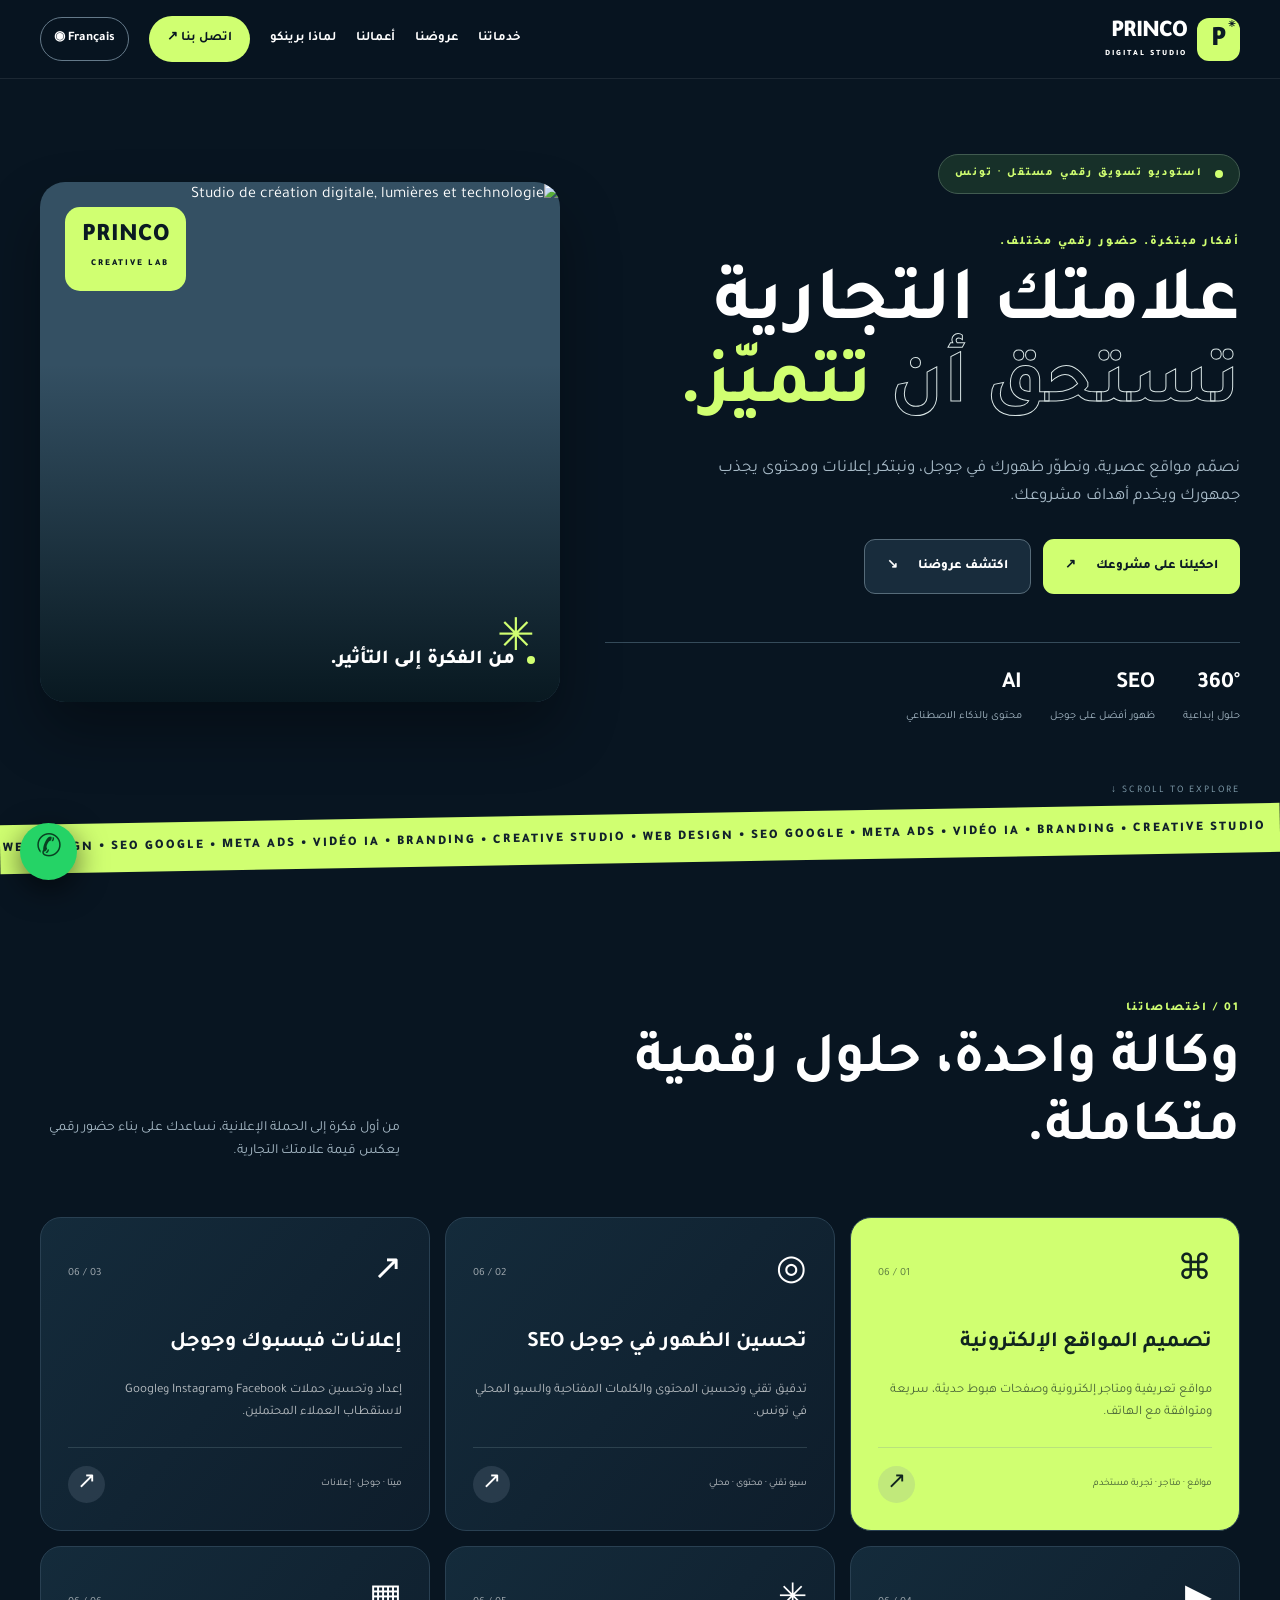
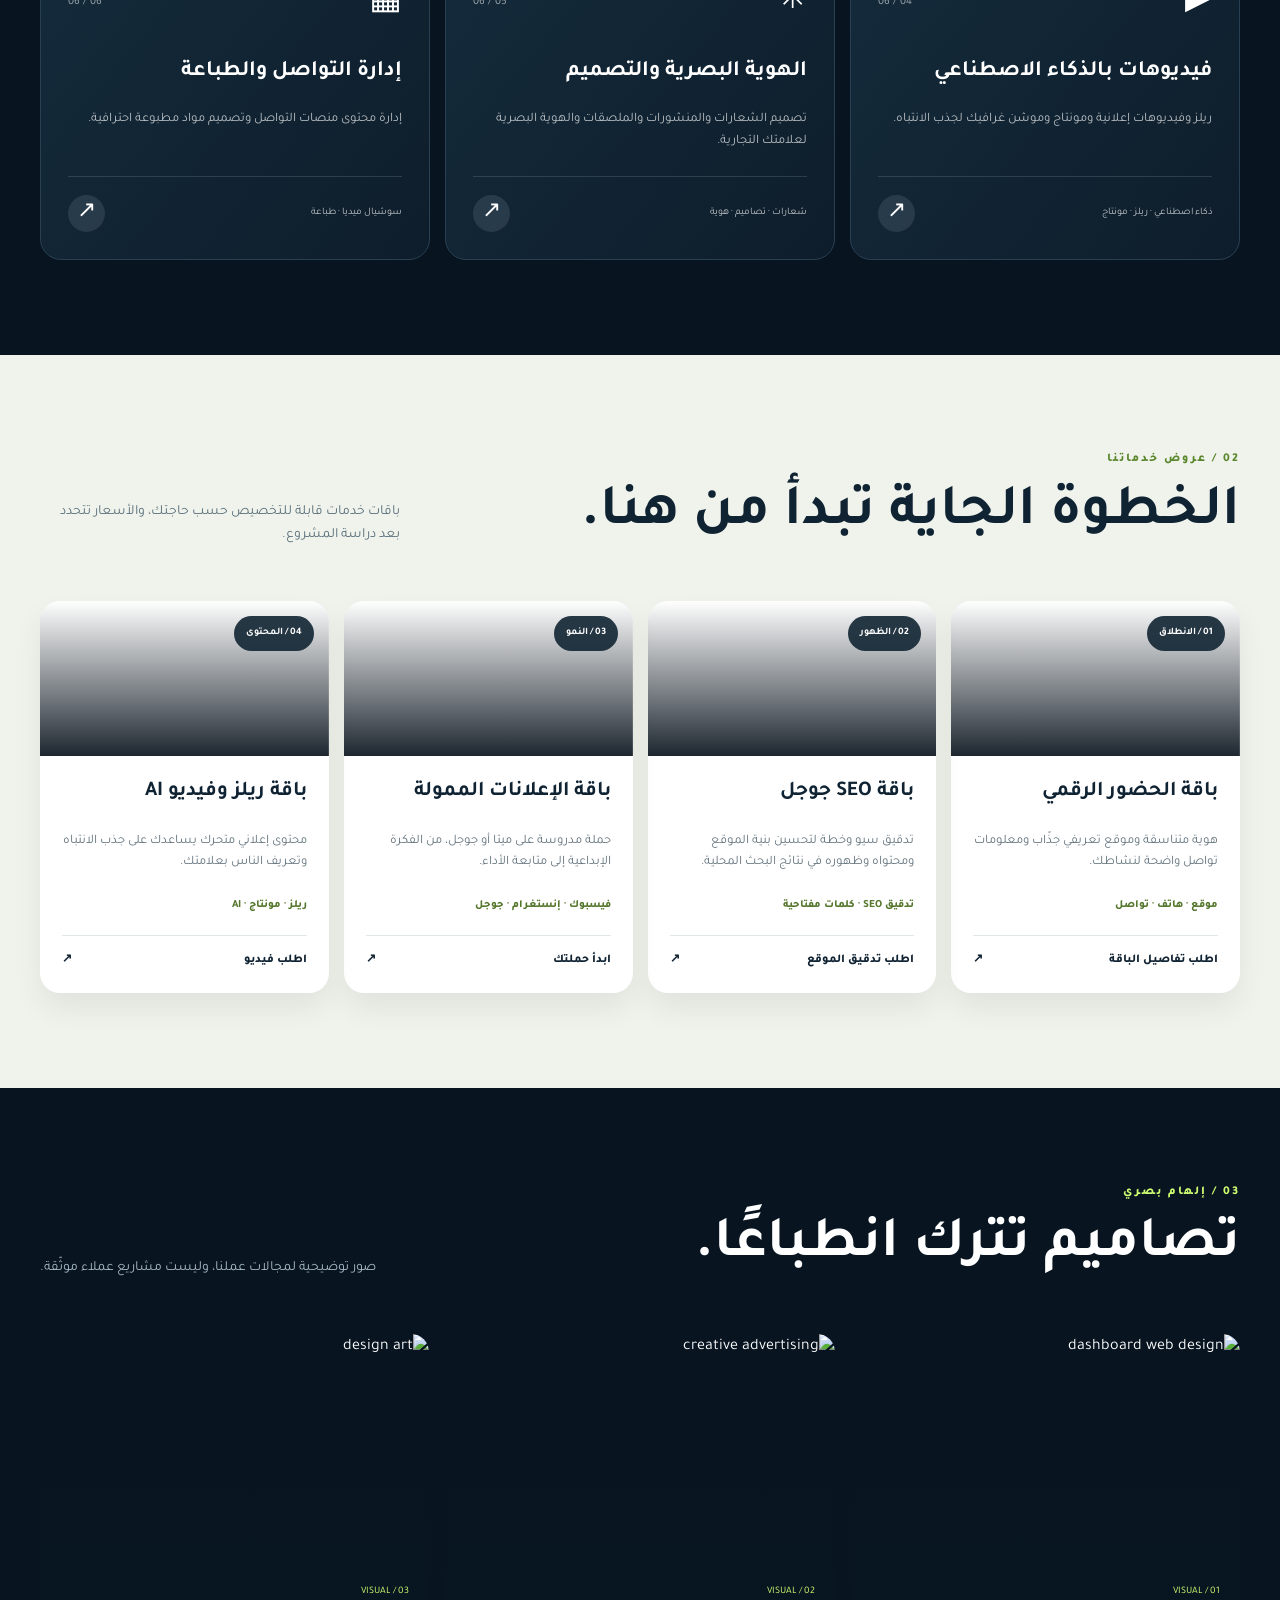
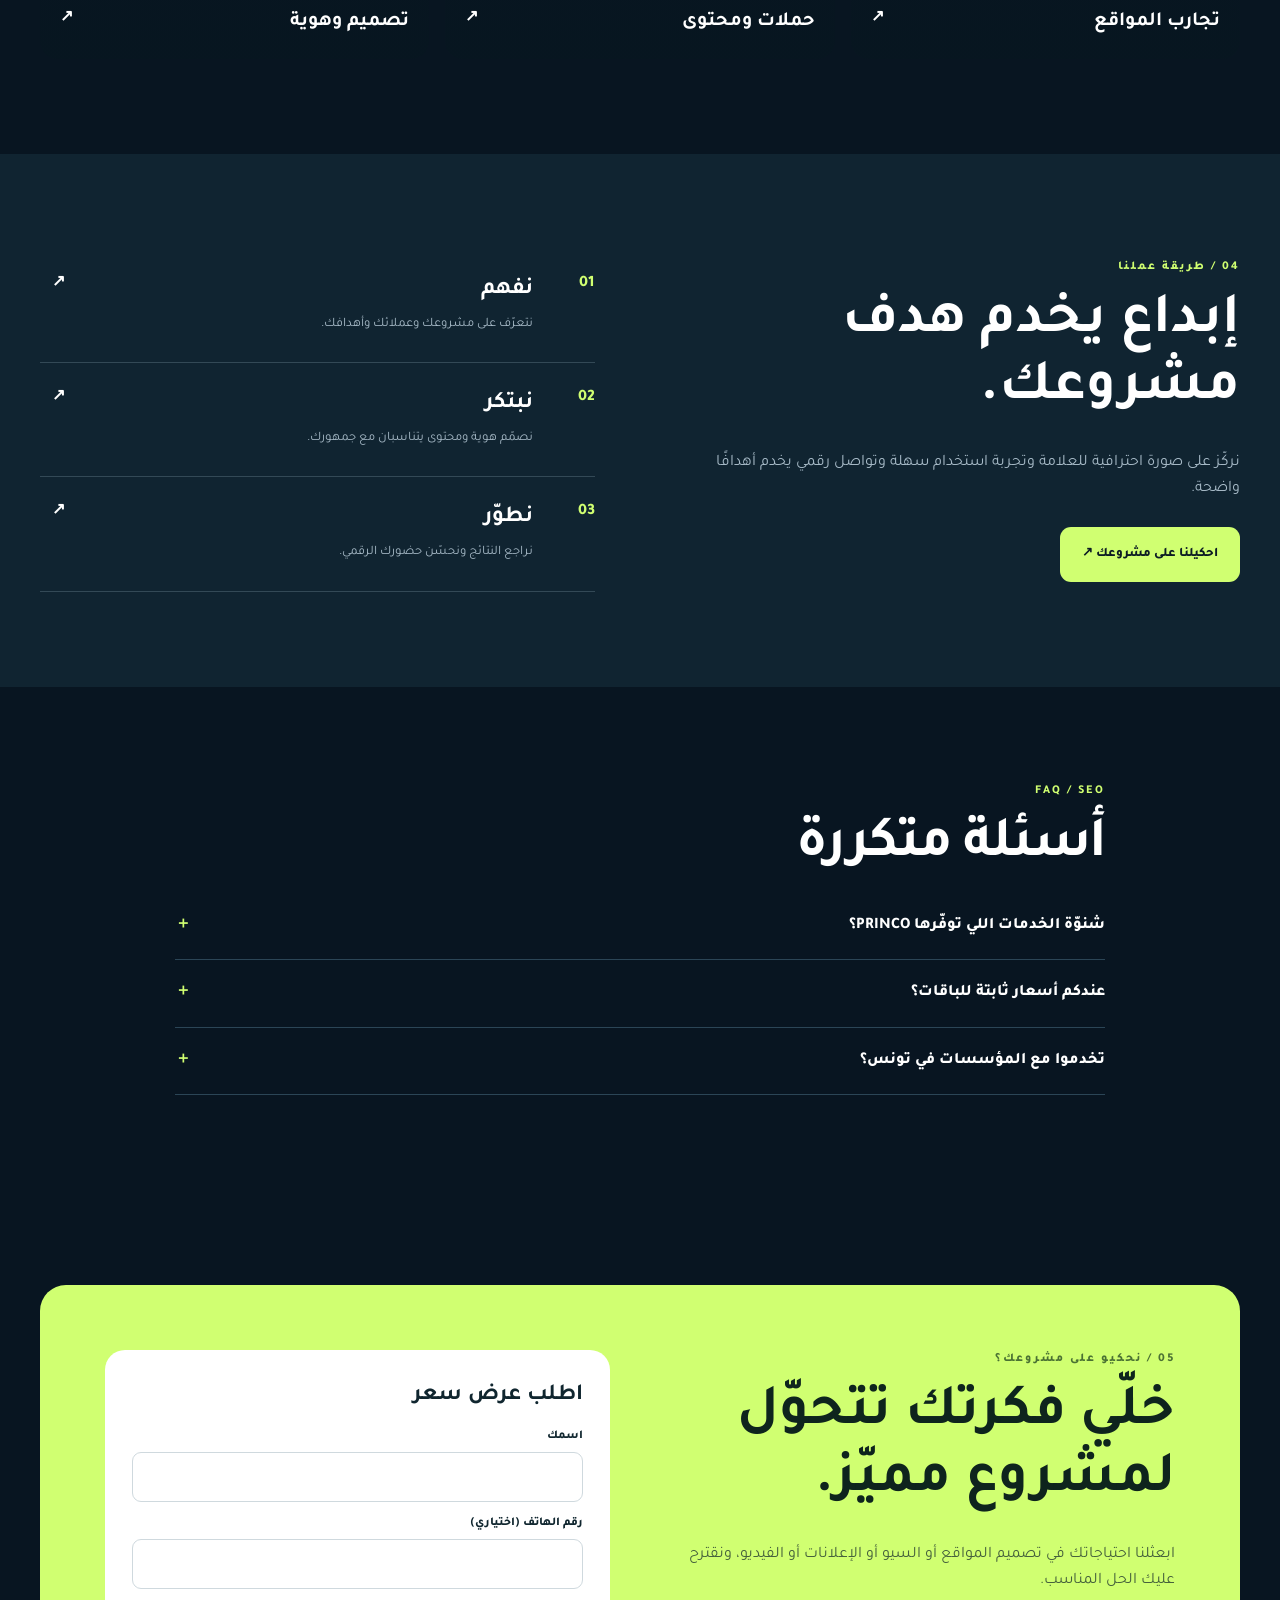
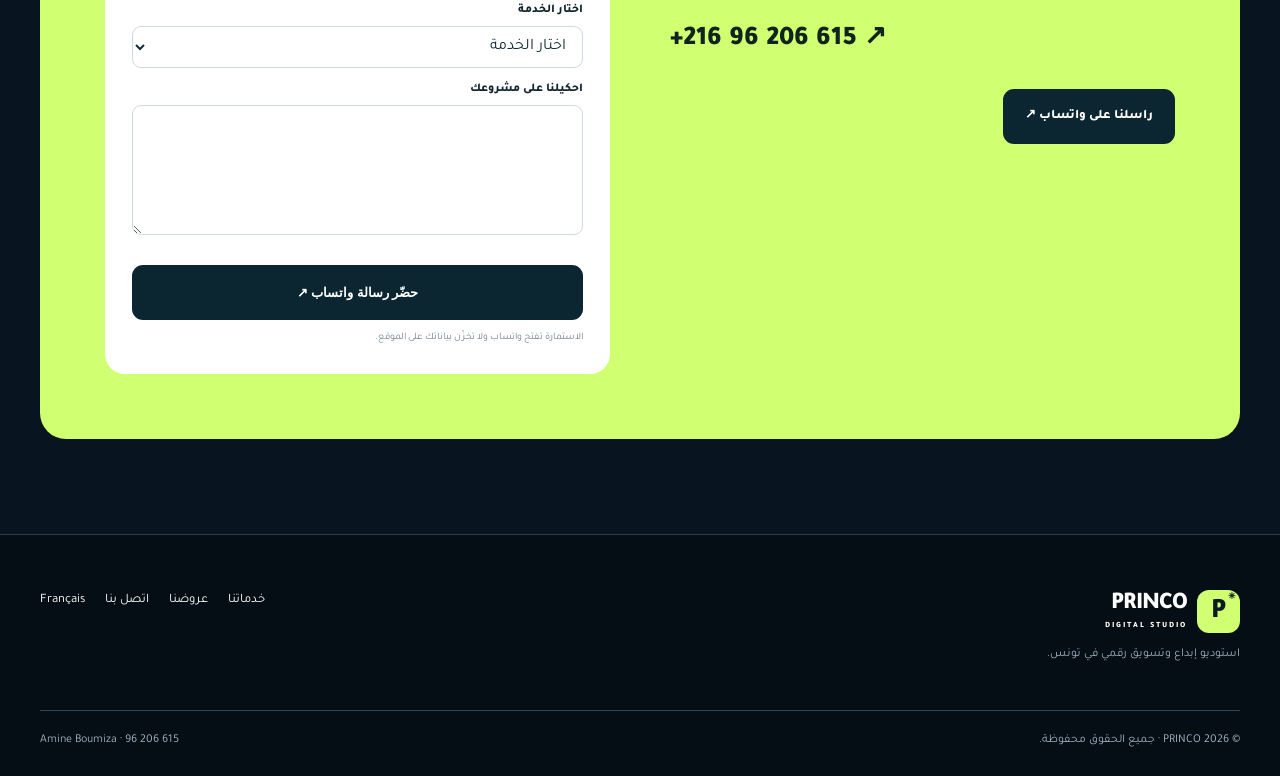
==== ar/index.html @ 9cdb9863 "Add files via upload" ====
<!doctype html><html lang="ar" dir="rtl"><head><meta charset="UTF-8"><meta name="viewport" content="width=device-width, initial-scale=1"><meta name="theme-color" content="#081522"><title>برينكو PRINCO | وكالة تسويق رقمي في تونس — تصميم مواقع، سيو، إعلانات وفيديوهات ذكاء اصطناعي</title><meta name="description" content="PRINCO وكالة تسويق رقمي في تونس: تصميم مواقع إلكترونية احترافية، تحسين الظهور في جوجل SEO، إعلانات فيسبوك وإنستغرام وجوجل، فيديوهات بالذكاء الاصطناعي وهوية بصرية. اطلب عرض سعر."><meta name="robots" content="index,follow,max-image-preview:large"><link rel="canonical" href="https://www.princo.site/ar/"><link rel="alternate" hreflang="fr-TN" href="https://www.princo.site/"><link rel="alternate" hreflang="ar-TN" href="https://www.princo.site/ar/"><link rel="alternate" hreflang="x-default" href="https://www.princo.site/"><meta property="og:type" content="website"><meta property="og:title" content="برينكو PRINCO | وكالة تسويق رقمي في تونس — تصميم مواقع، سيو، إعلانات وفيديوهات ذكاء اصطناعي"><meta property="og:description" content="PRINCO وكالة تسويق رقمي في تونس: تصميم مواقع إلكترونية احترافية، تحسين الظهور في جوجل SEO، إعلانات فيسبوك وإنستغرام وجوجل، فيديوهات بالذكاء الاصطناعي وهوية بصرية. اطلب عرض سعر."><meta property="og:url" content="https://www.princo.site/ar/"><meta property="og:image" content="https://images.unsplash.com/photo-1535223289827-42f1e9919769?auto=format&amp;fit=crop&amp;w=1200&amp;q=80"><meta name="twitter:card" content="summary_large_image"><link rel="preconnect" href="https://images.unsplash.com"><link rel="preconnect" href="https://fonts.googleapis.com"><link rel="preconnect" href="https://fonts.gstatic.com" crossorigin><link href="https://fonts.googleapis.com/css2?family=DM+Sans:wght@400;500;600;700;800&amp;family=Manrope:wght@400;600;700;800&amp;family=Tajawal:wght@400;500;600;700;800&amp;display=swap" rel="stylesheet"><link rel="stylesheet" href="../style.css"><script type="application/ld+json">{"@context": "https://schema.org", "@type": "ProfessionalService", "name": "PRINCO Digital Studio", "url": "https://www.princo.site/", "telephone": "+21696206615", "areaServed": {"@type": "Country", "name": "Tunisia"}, "description": "PRINCO وكالة تسويق رقمي في تونس: تصميم مواقع إلكترونية احترافية، تحسين الظهور في جوجل SEO، إعلانات فيسبوك وإنستغرام وجوجل، فيديوهات بالذكاء الاصطناعي وهوية بصرية. اطلب عرض سعر.", "availableLanguage": ["French", "Arabic"], "hasOfferCatalog": {"@type": "OfferCatalog", "name": "Services digitaux / خدمات رقمية", "itemListElement": [{"@type": "OfferCatalog", "name": "تصميم المواقع الإلكترونية"}, {"@type": "OfferCatalog", "name": "تحسين الظهور في جوجل SEO"}, {"@type": "OfferCatalog", "name": "إعلانات فيسبوك وجوجل"}, {"@type": "OfferCatalog", "name": "فيديوهات بالذكاء الاصطناعي"}, {"@type": "OfferCatalog", "name": "الهوية البصرية والتصميم"}, {"@type": "OfferCatalog", "name": "إدارة التواصل والطباعة"}]}}</script><script type="application/ld+json">{"@context": "https://schema.org", "@type": "FAQPage", "mainEntity": [{"@type": "Question", "name": "شنوّة الخدمات اللي توفّرها PRINCO؟", "acceptedAnswer": {"@type": "Answer", "text": "نقدّم تصميم المواقع وتحسين الظهور في جوجل والإعلانات الممولة وفيديوهات الذكاء الاصطناعي والتصميم وإدارة منصات التواصل."}}, {"@type": "Question", "name": "عندكم أسعار ثابتة للباقات؟", "acceptedAnswer": {"@type": "Answer", "text": "الخدمات تتحدّد حسب طبيعة المشروع واحتياجاته. تواصل معنا باش نعدّولك عرض سعر مناسب."}}, {"@type": "Question", "name": "تخدموا مع المؤسسات في تونس؟", "acceptedAnswer": {"@type": "Answer", "text": "نعم، نتعامل مع المؤسسات والعلامات التجارية اللي تحب تطوّر حضورها الرقمي في تونس."}}]}</script></head><body><header class="header" id="top"><div class="container header-inner"><a class="brand" href="#top" aria-label="PRINCO"><span class="brand-mark">P<span>✳</span></span><span class="brand-letter">PRINCO<small>DIGITAL STUDIO</small></span></a><button id="menuToggle" class="menu-toggle" aria-label="Menu" aria-expanded="false" aria-controls="mainNav">☰</button><nav class="nav" id="mainNav"><a href="#services" class="">خدماتنا</a><a href="#offres" class="">عروضنا</a><a href="#portfolio" class="">أعمالنا</a><a href="#approche" class="">لماذا برينكو</a><a href="#contact" class="nav-last">اتصل بنا ↗</a><a class="lang-toggle" href="/" lang="fr" hreflang="fr-TN">Français ◉</a></nav></div></header><main><section class="hero container"><div class="hero-main reveal"><div class="eyebrow"><i class="signal"></i> استوديو تسويق رقمي مستقل · تونس</div><div class="hero-mini-label">أفكار مبتكرة. حضور رقمي مختلف.</div><h1>علامتك التجارية<br><span class="outline-word">تستحق أن</span> <em>تتميّز.</em></h1><p class="hero-desc">نصمّم مواقع عصرية، ونطوّر ظهورك في جوجل، ونبتكر إعلانات ومحتوى يجذب جمهورك ويخدم أهداف مشروعك.</p><div class="hero-btns"><a class="btn btn-accent" href="#contact">احكيلنا على مشروعك <span>↗</span></a><a class="btn btn-outline" href="#offres">اكتشف عروضنا <span>↘</span></a></div><div class="micro-stats"><div><strong>360°</strong><span>حلول إبداعية</span></div><div><strong>SEO</strong><span>ظهور أفضل على جوجل</span></div><div><strong>AI</strong><span>محتوى بالذكاء الاصطناعي</span></div></div></div><div class="hero-art reveal"><img src="https://images.unsplash.com/photo-1535223289827-42f1e9919769?auto=format&amp;fit=crop&amp;w=1000&amp;q=75" alt="Studio de création digitale, lumières et technologie" width="750" height="900" fetchpriority="high"><div class="hero-art-shade"></div><div class="art-sticker">PRINCO<br><small>CREATIVE LAB</small></div><div class="art-caption"><span class="dot"></span>من الفكرة إلى التأثير.</div><div class="corner-glyph">✳</div></div><div class="hero-scroll">SCROLL TO EXPLORE <span>↓</span></div></section><div class="ticker" aria-label="استراتيجية  •  تصميم  •  نتائج"><div class="ticker-inner">WEB DESIGN • SEO GOOGLE • META ADS • VIDÉO IA • BRANDING • CREATIVE STUDIO • WEB DESIGN • SEO GOOGLE • META ADS • VIDÉO IA • BRANDING • CREATIVE STUDIO • WEB DESIGN • SEO GOOGLE • META ADS • VIDÉO IA • BRANDING • CREATIVE STUDIO •</div></div><section class="section container" id="services"><div class="section-head reveal"><div><div class="section-kicker">01 / اختصاصاتنا</div><h2>وكالة واحدة، حلول رقمية متكاملة.</h2></div><p>من أول فكرة إلى الحملة الإعلانية، نساعدك على بناء حضور رقمي يعكس قيمة علامتك التجارية.</p></div><div class="services-grid"><article class="service-card reveal"><div class="service-top"><span class="service-symbol">⌘</span><span class="service-count">01 / 06</span></div><h3>تصميم المواقع الإلكترونية</h3><p>مواقع تعريفية ومتاجر إلكترونية وصفحات هبوط حديثة، سريعة ومتوافقة مع الهاتف.</p><div class="service-foot"><span>مواقع · متاجر · تجربة مستخدم</span><a href="#contact" aria-label="تصميم المواقع الإلكترونية">↗</a></div></article><article class="service-card reveal"><div class="service-top"><span class="service-symbol">◎</span><span class="service-count">02 / 06</span></div><h3>تحسين الظهور في جوجل SEO</h3><p>تدقيق تقني وتحسين المحتوى والكلمات المفتاحية والسيو المحلي في تونس.</p><div class="service-foot"><span>سيو تقني · محتوى · محلي</span><a href="#contact" aria-label="تحسين الظهور في جوجل SEO">↗</a></div></article><article class="service-card reveal"><div class="service-top"><span class="service-symbol">↗</span><span class="service-count">03 / 06</span></div><h3>إعلانات فيسبوك وجوجل</h3><p>إعداد وتحسين حملات Facebook وInstagram وGoogle لاستقطاب العملاء المحتملين.</p><div class="service-foot"><span>ميتا · جوجل · إعلانات</span><a href="#contact" aria-label="إعلانات فيسبوك وجوجل">↗</a></div></article><article class="service-card reveal"><div class="service-top"><span class="service-symbol">▶</span><span class="service-count">04 / 06</span></div><h3>فيديوهات بالذكاء الاصطناعي</h3><p>ريلز وفيديوهات إعلانية ومونتاج وموشن غرافيك لجذب الانتباه.</p><div class="service-foot"><span>ذكاء اصطناعي · ريلز · مونتاج</span><a href="#contact" aria-label="فيديوهات بالذكاء الاصطناعي">↗</a></div></article><article class="service-card reveal"><div class="service-top"><span class="service-symbol">✳</span><span class="service-count">05 / 06</span></div><h3>الهوية البصرية والتصميم</h3><p>تصميم الشعارات والمنشورات والملصقات والهوية البصرية لعلامتك التجارية.</p><div class="service-foot"><span>شعارات · تصاميم · هوية</span><a href="#contact" aria-label="الهوية البصرية والتصميم">↗</a></div></article><article class="service-card reveal"><div class="service-top"><span class="service-symbol">▦</span><span class="service-count">06 / 06</span></div><h3>إدارة التواصل والطباعة</h3><p>إدارة محتوى منصات التواصل وتصميم مواد مطبوعة احترافية.</p><div class="service-foot"><span>سوشيال ميديا · طباعة</span><a href="#contact" aria-label="إدارة التواصل والطباعة">↗</a></div></article></div></section><section class="section offers-block" id="offres"><div class="container"><div class="section-head reveal"><div><div class="section-kicker">02 / عروض خدماتنا</div><h2>الخطوة الجاية تبدأ من هنا.</h2></div><p>باقات خدمات قابلة للتخصيص حسب حاجتك، والأسعار تتحدد بعد دراسة المشروع.</p></div><div class="offers-grid"><article class="offer-card reveal"><div class="offer-image" style="background-image:linear-gradient(180deg,transparent,#07111be8),url(https://images.unsplash.com/photo-1460925895917-afdab827c52f?auto=format&amp;fit=crop&amp;w=750&amp;q=75)"><span class="offer-num">01 / الانطلاق</span></div><div class="offer-body"><h3>باقة الحضور الرقمي</h3><p>هوية متناسقة وموقع تعريفي جذّاب ومعلومات تواصل واضحة لنشاطك.</p><div class="offer-chip">موقع · هاتف · تواصل</div><a href="https://wa.me/21696206615?text=%D8%A7%D9%84%D8%B3%D9%84%D8%A7%D9%85%20%D8%B9%D9%84%D9%8A%D9%83%D9%85%20PRINCO%D8%8C%20%D9%86%D8%AD%D8%A8%20%D8%B9%D8%B1%D8%B6%20%D8%B3%D8%B9%D8%B1%20%D8%A8%D8%AE%D8%B5%D9%88%D8%B5%3A%20%D8%A8%D8%A7%D9%82%D8%A9%20%D8%A7%D9%84%D8%AD%D8%B6%D9%88%D8%B1%20%D8%A7%D9%84%D8%B1%D9%82%D9%85%D9%8A" target="_blank" rel="noopener noreferrer">اطلب تفاصيل الباقة <span>↗</span></a></div></article><article class="offer-card reveal"><div class="offer-image" style="background-image:linear-gradient(180deg,transparent,#07111be8),url(https://images.unsplash.com/photo-1551288049-bebda4e38f71?auto=format&amp;fit=crop&amp;w=750&amp;q=75)"><span class="offer-num">02 / الظهور</span></div><div class="offer-body"><h3>باقة SEO جوجل</h3><p>تدقيق سيو وخطة لتحسين بنية الموقع ومحتواه وظهوره في نتائج البحث المحلية.</p><div class="offer-chip">تدقيق SEO · كلمات مفتاحية</div><a href="https://wa.me/21696206615?text=%D8%A7%D9%84%D8%B3%D9%84%D8%A7%D9%85%20%D8%B9%D9%84%D9%8A%D9%83%D9%85%20PRINCO%D8%8C%20%D9%86%D8%AD%D8%A8%20%D8%B9%D8%B1%D8%B6%20%D8%B3%D8%B9%D8%B1%20%D8%A8%D8%AE%D8%B5%D9%88%D8%B5%3A%20%D8%A8%D8%A7%D9%82%D8%A9%20SEO%20%D8%AC%D9%88%D8%AC%D9%84" target="_blank" rel="noopener noreferrer">اطلب تدقيق الموقع <span>↗</span></a></div></article><article class="offer-card reveal"><div class="offer-image" style="background-image:linear-gradient(180deg,transparent,#07111be8),url(https://images.unsplash.com/photo-1557838923-2985c318be48?auto=format&amp;fit=crop&amp;w=750&amp;q=75)"><span class="offer-num">03 / النمو</span></div><div class="offer-body"><h3>باقة الإعلانات الممولة</h3><p>حملة مدروسة على ميتا أو جوجل، من الفكرة الإبداعية إلى متابعة الأداء.</p><div class="offer-chip">فيسبوك · إنستغرام · جوجل</div><a href="https://wa.me/21696206615?text=%D8%A7%D9%84%D8%B3%D9%84%D8%A7%D9%85%20%D8%B9%D9%84%D9%8A%D9%83%D9%85%20PRINCO%D8%8C%20%D9%86%D8%AD%D8%A8%20%D8%B9%D8%B1%D8%B6%20%D8%B3%D8%B9%D8%B1%20%D8%A8%D8%AE%D8%B5%D9%88%D8%B5%3A%20%D8%A8%D8%A7%D9%82%D8%A9%20%D8%A7%D9%84%D8%A5%D8%B9%D9%84%D8%A7%D9%86%D8%A7%D8%AA%20%D8%A7%D9%84%D9%85%D9%85%D9%88%D9%84%D8%A9" target="_blank" rel="noopener noreferrer">ابدأ حملتك <span>↗</span></a></div></article><article class="offer-card reveal"><div class="offer-image" style="background-image:linear-gradient(180deg,transparent,#07111be8),url(https://images.unsplash.com/photo-1536240478700-b869070f9279?auto=format&amp;fit=crop&amp;w=750&amp;q=75)"><span class="offer-num">04 / المحتوى</span></div><div class="offer-body"><h3>باقة ريلز وفيديو AI</h3><p>محتوى إعلاني متحرك يساعدك على جذب الانتباه وتعريف الناس بعلامتك.</p><div class="offer-chip">ريلز · مونتاج · AI</div><a href="https://wa.me/21696206615?text=%D8%A7%D9%84%D8%B3%D9%84%D8%A7%D9%85%20%D8%B9%D9%84%D9%8A%D9%83%D9%85%20PRINCO%D8%8C%20%D9%86%D8%AD%D8%A8%20%D8%B9%D8%B1%D8%B6%20%D8%B3%D8%B9%D8%B1%20%D8%A8%D8%AE%D8%B5%D9%88%D8%B5%3A%20%D8%A8%D8%A7%D9%82%D8%A9%20%D8%B1%D9%8A%D9%84%D8%B2%20%D9%88%D9%81%D9%8A%D8%AF%D9%8A%D9%88%20AI" target="_blank" rel="noopener noreferrer">اطلب فيديو <span>↗</span></a></div></article></div></div></section><section class="section container" id="portfolio"><div class="section-head reveal"><div><div class="section-kicker">03 / إلهام بصري</div><h2>تصاميم تترك انطباعًا.</h2></div><p>صور توضيحية لمجالات عملنا، وليست مشاريع عملاء موثّقة.</p></div><div class="work-grid"><figure class="work-tile reveal"><img src="https://images.unsplash.com/photo-1460925895917-afdab827c52f?auto=format&amp;fit=crop&amp;w=1000&amp;q=80" loading="lazy" width="650" height="520" alt="dashboard web design"><figcaption><span>01 / VISUAL</span><strong>تجارب المواقع</strong><b>↗</b></figcaption></figure><figure class="work-tile reveal"><img src="https://images.unsplash.com/photo-1492619375914-88005aa9e8fb?auto=format&amp;fit=crop&amp;w=1000&amp;q=80" loading="lazy" width="650" height="520" alt="creative advertising"><figcaption><span>02 / VISUAL</span><strong>حملات ومحتوى</strong><b>↗</b></figcaption></figure><figure class="work-tile reveal"><img src="https://images.unsplash.com/photo-1541701494587-cb58502866ab?auto=format&amp;fit=crop&amp;w=1000&amp;q=80" loading="lazy" width="650" height="520" alt="design art"><figcaption><span>03 / VISUAL</span><strong>تصميم وهوية</strong><b>↗</b></figcaption></figure></div></section><section class="section approach" id="approche"><div class="container approach-layout"><div class="approach-text reveal"><div class="section-kicker">04 / طريقة عملنا</div><h2>إبداع يخدم هدف مشروعك.</h2><p>نركّز على صورة احترافية للعلامة وتجربة استخدام سهلة وتواصل رقمي يخدم أهدافًا واضحة.</p><a class="btn btn-accent" href="#contact">احكيلنا على مشروعك ↗</a></div><div class="steps"><div class="step reveal"><span>01</span><div><h3>نفهم</h3><p>نتعرّف على مشروعك وعملائك وأهدافك.</p></div><b>↗</b></div><div class="step reveal"><span>02</span><div><h3>نبتكر</h3><p>نصمّم هوية ومحتوى يتناسبان مع جمهورك.</p></div><b>↗</b></div><div class="step reveal"><span>03</span><div><h3>نطوّر</h3><p>نراجع النتائج ونحسّن حضورك الرقمي.</p></div><b>↗</b></div></div></div></section><section class="section container faq" id="faq"><div class="section-kicker">FAQ / SEO</div><h2>أسئلة متكررة</h2><details><summary>شنوّة الخدمات اللي توفّرها PRINCO؟<span>＋</span></summary><p>نقدّم تصميم المواقع وتحسين الظهور في جوجل والإعلانات الممولة وفيديوهات الذكاء الاصطناعي والتصميم وإدارة منصات التواصل.</p></details><details><summary>عندكم أسعار ثابتة للباقات؟<span>＋</span></summary><p>الخدمات تتحدّد حسب طبيعة المشروع واحتياجاته. تواصل معنا باش نعدّولك عرض سعر مناسب.</p></details><details><summary>تخدموا مع المؤسسات في تونس؟<span>＋</span></summary><p>نعم، نتعامل مع المؤسسات والعلامات التجارية اللي تحب تطوّر حضورها الرقمي في تونس.</p></details></section><section class="section container contact" id="contact"><div class="contact-layout"><div class="contact-copy reveal"><div class="section-kicker">05 / نحكيو على مشروعك؟</div><h2>خلّي فكرتك تتحوّل لمشروع مميّز.</h2><p>ابعثلنا احتياجاتك في تصميم المواقع أو السيو أو الإعلانات أو الفيديو، ونقترح عليك الحل المناسب.</p><a class="phone" href="tel:+21696206615" dir="ltr">+216 96 206 615 ↗</a><a class="btn btn-accent" href="https://wa.me/21696206615" target="_blank" rel="noopener noreferrer">راسلنا على واتساب ↗</a></div><form id="contactForm" class="contact-form reveal"><h3>اطلب عرض سعر</h3><label for="clientName">اسمك</label><input id="clientName" name="name" required maxlength="100"><label for="clientPhone">رقم الهاتف (اختياري)</label><input id="clientPhone" name="phone" type="tel" maxlength="25"><label for="clientService">اختار الخدمة</label><select id="clientService" name="service" required><option value="">اختار الخدمة</option><option>تصميم المواقع الإلكترونية</option><option>تحسين الظهور في جوجل SEO</option><option>إعلانات فيسبوك وجوجل</option><option>فيديوهات بالذكاء الاصطناعي</option><option>الهوية البصرية والتصميم</option><option>إدارة التواصل والطباعة</option></select><label for="clientMessage">احكيلنا على مشروعك</label><textarea id="clientMessage" name="message" rows="4" maxlength="1800" required></textarea><button class="btn btn-accent submit" type="submit">حضّر رسالة واتساب ↗</button><small>الاستمارة تفتح واتساب ولا تخزّن بياناتك على الموقع.</small></form></div></section></main><footer><div class="container footer-top"><div><a class="brand" href="#top"><span class="brand-mark">P<span>✳</span></span><span class="brand-letter">PRINCO<small>DIGITAL STUDIO</small></span></a><p>استوديو إبداع وتسويق رقمي في تونس.</p></div><div class="footer-links"><a href="#services">خدماتنا</a><a href="#offres">عروضنا</a><a href="#contact">اتصل بنا</a><a href="/">Français</a></div></div><div class="container footer-bottom"><span>© 2026 PRINCO · جميع الحقوق محفوظة.</span><span>Amine Boumiza · <a href="tel:+21696206615">96 206 615</a></span></div></footer><a class="wa-floating" aria-label="WhatsApp PRINCO" href="https://wa.me/21696206615" target="_blank" rel="noopener noreferrer">✆</a><script src="../script.js" defer></script></body></html>
---- style.css ----
:root{--dark:#081521;--dark2:#112535;--lime:#d0ff71;--muted:#a7bac7}*{box-sizing:border-box}html{scroll-behavior:smooth}body{background:var(--dark);color:white;margin:0;font:16px/1.65 'DM Sans',Arial,sans-serif}html[dir=rtl] body{font-family:Tajawal,Arial,sans-serif}a{color:inherit;text-decoration:none}img{max-width:100%;display:block}.container{width:min(1200px,calc(100% - 36px));margin:auto}.header{position:sticky;top:0;background:#081521f5;backdrop-filter:blur(18px);z-index:50;border-bottom:1px solid #ffffff16}.header-inner{min-height:78px;display:flex;align-items:center;justify-content:space-between;gap:25px}.brand{display:flex;align-items:center;gap:10px}.brand-mark{display:grid;place-items:center;background:var(--lime);color:#0b1b25;width:43px;height:43px;border-radius:12px;font-size:28px;font-weight:900;position:relative}.brand-mark span{font-size:9px;position:absolute;top:1px;right:4px}.brand-letter{font-size:24px;line-height:1;font-weight:900;letter-spacing:-1px}.brand-letter small{display:block;font-size:8px;letter-spacing:2px;margin-top:5px}.nav{display:flex;align-items:center;gap:20px}.nav a{font-weight:700;font-size:13px}.nav a:hover{color:var(--lime)}.nav-last{background:var(--lime);color:var(--dark)!important;padding:12px 18px;border-radius:40px}.lang-toggle{border:1px solid #647989;padding:10px 13px;border-radius:40px}.menu-toggle{display:none;background:none;color:white;border:0;font-size:27px}.hero{padding-top:75px;padding-bottom:85px;min-height:670px;display:grid;grid-template-columns:1.1fr .9fr;gap:45px;align-items:center;position:relative}.eyebrow{display:inline-flex;gap:12px;align-items:center;color:var(--lime);font-size:11px;letter-spacing:2px;font-weight:800;border:1px solid #415b50;background:#173029;padding:10px 16px;border-radius:35px}.signal,.dot{height:8px;width:8px;border-radius:50%;background:var(--lime);display:inline-block;flex-shrink:0}.hero-mini-label,.section-kicker{color:var(--lime);font-weight:800;letter-spacing:2px;font-size:12px}.hero-mini-label{margin-top:39px}.hero h1{font-size:clamp(50px,6vw,90px);letter-spacing:-4px;line-height:1.08;margin:13px 0 23px}.hero h1 em{font-style:normal;color:var(--lime)}.outline-word{color:transparent;-webkit-text-stroke:1px #d9e5e5}.hero-desc{font-size:17px;max-width:550px;color:var(--muted)}.hero-btns{display:flex;gap:12px;flex-wrap:wrap;margin-top:28px}.btn{display:inline-flex;align-items:center;justify-content:center;gap:20px;padding:15px 22px;min-height:55px;border:0;border-radius:11px;font-weight:800;font-size:13px;cursor:pointer;transition:transform .2s}.btn:hover{transform:translateY(-3px)}.btn-accent{background:var(--lime);color:#0c1c24}.btn-outline{border:1px solid #566b79;background:#182c3c;color:white}.micro-stats{display:flex;gap:28px;margin-top:48px;border-top:1px solid #354b5a;padding-top:22px}.micro-stats div{max-width:135px}.micro-stats strong{display:block;font-size:23px}.micro-stats span{font-size:11px;color:var(--muted)}.hero-art{height:520px;position:relative;border-radius:25px;overflow:hidden;background:#345063;box-shadow:0 30px 60px #0005}.hero-art img{height:100%;width:100%;object-fit:cover}.hero-art-shade{position:absolute;inset:0;background:linear-gradient(transparent 35%,#04131ae8)}.art-sticker{position:absolute;top:25px;right:25px;background:var(--lime);color:#0a1a22;padding:17px;border-radius:15px;font-size:25px;line-height:1;font-weight:900}.art-sticker small{font-size:9px;letter-spacing:2px}.art-caption{position:absolute;bottom:25px;left:25px;font-size:20px;font-weight:800;display:flex;align-items:center;gap:12px}.corner-glyph{position:absolute;bottom:20px;right:25px;font-size:45px;color:var(--lime)}.hero-scroll{position:absolute;bottom:15px;font-size:10px;letter-spacing:2px;color:#829ead}.ticker{overflow:hidden;background:var(--lime);color:#11212b;transform:rotate(-1deg);margin-bottom:40px}.ticker-inner{white-space:nowrap;padding:14px;letter-spacing:2px;font-size:13px;font-weight:900;animation:marquee 35s linear infinite}@keyframes marquee{to{transform:translateX(-40%)}}.section{padding-block:95px;scroll-margin-top:80px}.section-head{display:flex;align-items:end;justify-content:space-between;gap:28px;margin-bottom:40px}.section-head h2,.approach h2,.contact h2,.faq h2{font-size:clamp(35px,4.5vw,58px);line-height:1.17;letter-spacing:-2px;max-width:700px;margin:12px 0}.section-head>p{max-width:360px;color:var(--muted);font-size:14px}.services-grid{display:grid;grid-template-columns:repeat(3,1fr);gap:15px}.service-card{background:linear-gradient(130deg,#142b3b,#0e1d2b);border:1px solid #294052;border-radius:21px;padding:27px;min-height:314px;display:flex;flex-direction:column;transition:transform .2s}.service-card:hover{transform:translateY(-7px)}.service-card:first-child{background:var(--lime);color:#10241f}.service-top{display:flex;align-items:center;justify-content:space-between}.service-symbol{font-size:35px}.service-count{font-size:11px;opacity:.6}.service-card h3{font-size:22px;line-height:1.25;margin:27px 0 10px}.service-card p{font-size:13px;opacity:.7}.service-foot{display:flex;align-items:center;justify-content:space-between;gap:8px;margin-top:auto;border-top:1px solid #79929a44;padding-top:18px}.service-foot span{font-size:10px;opacity:.75}.service-foot a{background:#8293a733;border-radius:50%;height:37px;width:37px;display:grid;place-items:center;font-size:23px}.offers-block{background:#eff3ec;color:#102333}.offers-block .section-kicker{color:#59862b}.offers-block .section-head>p{color:#5a6f7b}.offers-grid{display:grid;grid-template-columns:repeat(4,1fr);gap:15px}.offer-card{overflow:hidden;border-radius:20px;background:white;display:flex;flex-direction:column;box-shadow:0 15px 30px #0001}.offer-image{position:relative;height:155px;background-position:center;background-size:cover}.offer-num{position:absolute;top:15px;left:15px;background:#122533e6;color:#fff;padding:9px 12px;font-size:10px;border-radius:25px;font-weight:700}.offer-body{padding:22px;display:flex;flex-direction:column;flex:1}.offer-body h3{font-size:21px;line-height:1.3;margin:0 0 12px}.offer-body p{font-size:13px;color:#64747e}.offer-chip{margin-top:auto;padding-top:10px;color:#55772e;font-size:11px;font-weight:800}.offer-body a{border-top:1px solid #e1e8e5;margin-top:20px;padding-top:15px;font-size:12px;font-weight:800;display:flex;justify-content:space-between}.work-grid{display:grid;grid-template-columns:repeat(3,1fr);gap:16px}.work-tile{height:325px;border-radius:18px;overflow:hidden;position:relative;margin:0}.work-tile img{height:100%;width:100%;object-fit:cover;transition:transform .3s}.work-tile:hover img{transform:scale(1.07)}.work-tile:after{content:'';position:absolute;inset:0;background:linear-gradient(transparent 35%,#071620e9)}.work-tile figcaption{position:absolute;z-index:1;bottom:20px;left:20px;right:20px;display:grid;grid-template-columns:1fr auto;gap:5px}.work-tile figcaption span{grid-column:1/-1;color:var(--lime);font-size:10px}.work-tile figcaption strong{font-size:20px}.approach{background:#102431}.approach-layout{display:grid;grid-template-columns:1fr 1fr;gap:90px;align-items:center}.approach-text>p,.contact-copy>p{color:var(--muted);margin:25px 0}.step{border-bottom:1px solid #334956;padding:22px 0;display:grid;grid-template-columns:48px 1fr 25px;align-items:start;gap:14px}.step>span{color:var(--lime);font-weight:800}.step h3{margin:0;font-size:23px}.step p{margin:5px 0;color:var(--muted);font-size:13px}.faq{max-width:930px}.faq details{padding:20px 0;border-bottom:1px solid #2b4556}.faq summary{font-weight:800;cursor:pointer;display:flex;justify-content:space-between;list-style:none}.faq summary span{color:var(--lime)}.faq details p{color:var(--muted)}.contact-layout{background:var(--lime);color:#0e241d;padding:65px;border-radius:26px;display:grid;grid-template-columns:1fr 1fr;gap:60px}.contact .section-kicker{color:#4a7133}.contact-copy>p{color:#45613c}.contact .btn-accent{background:#0b2630;color:#fff}.phone{display:block;font-size:27px;font-weight:900;margin:25px 0}.contact-form{background:white;color:#10262f;border-radius:20px;padding:27px}.contact-form h3{font-size:23px;margin:0}.contact-form label{display:block;font-size:12px;font-weight:800;margin:12px 0 5px}.contact-form input,.contact-form select,.contact-form textarea{width:100%;padding:11px 12px;border:1px solid #cfd9de;border-radius:9px;background:white;color:#132c37;font:inherit}.contact-form small{display:block;font-size:10px;color:#71828c;margin-top:10px}.submit{width:100%;margin-top:19px}footer{background:#050e15;border-top:1px solid #283c48;padding:55px 0 25px}.footer-top,.footer-bottom{display:flex;justify-content:space-between;gap:24px}.footer-top p,.footer-bottom{color:#9db1c0;font-size:12px}.footer-links{display:flex;gap:20px;flex-wrap:wrap;font-size:13px}.footer-bottom{padding-top:20px;margin-top:34px;border-top:1px solid #344553}.wa-floating{position:fixed;bottom:20px;right:20px;z-index:20;width:57px;height:57px;border-radius:50%;display:grid;place-items:center;background:#25d366;color:#0a4022;font-size:31px;box-shadow:0 9px 30px #0009}.reveal{opacity:0;transform:translateY(15px);transition:opacity .6s,transform .6s}.reveal.visible{opacity:1;transform:none}html[dir=rtl] .hero h1,html[dir=rtl] .section-head h2,html[dir=rtl] .approach h2,html[dir=rtl] .contact h2{letter-spacing:0}html[dir=rtl] .wa-floating{right:auto;left:20px}html[dir=rtl] .art-sticker{right:auto;left:25px}html[dir=rtl] .offer-num{left:auto;right:15px}html[dir=rtl] .art-caption{left:auto;right:25px}@media(max-width:1020px){.nav{gap:12px}.nav a{font-size:11px}.offers-grid{grid-template-columns:repeat(2,1fr)}.hero h1{font-size:62px}}@media(max-width:740px){.header-inner{min-height:70px}.menu-toggle{display:block}.nav{display:none;position:absolute;top:70px;left:0;right:0;padding:22px;background:#112635;flex-direction:column;align-items:stretch}.nav.open{display:flex}.nav a{font-size:15px;padding:8px}.hero{grid-template-columns:1fr;gap:30px;padding-top:50px;padding-bottom:65px}.hero h1{font-size:clamp(45px,10vw,65px);letter-spacing:-2px}.hero-art{height:390px}.section{padding-block:60px}.section-head{display:block}.services-grid{grid-template-columns:repeat(2,1fr)}.service-card{min-height:285px;padding:20px}.work-grid{grid-template-columns:1fr 1fr}.work-tile:first-child{grid-column:1/-1}.approach-layout,.contact-layout{grid-template-columns:1fr;gap:25px}.contact-layout{padding:30px}.footer-top,.footer-bottom{flex-direction:column}}@media(max-width:480px){.services-grid,.offers-grid,.work-grid{grid-template-columns:1fr}.work-tile:first-child{grid-column:auto}.hero-art{height:335px}.hero-btns .btn{width:100%}.micro-stats{gap:13px}.micro-stats strong{font-size:17px}.micro-stats span{font-size:10px}.section-head h2,.approach h2,.contact h2,.faq h2{font-size:34px}.service-card{min-height:255px}}@media(prefers-reduced-motion:reduce){*,*:before,*:after{animation:none!important;transition:none!important;scroll-behavior:auto!important}.reveal{opacity:1;transform:none}}
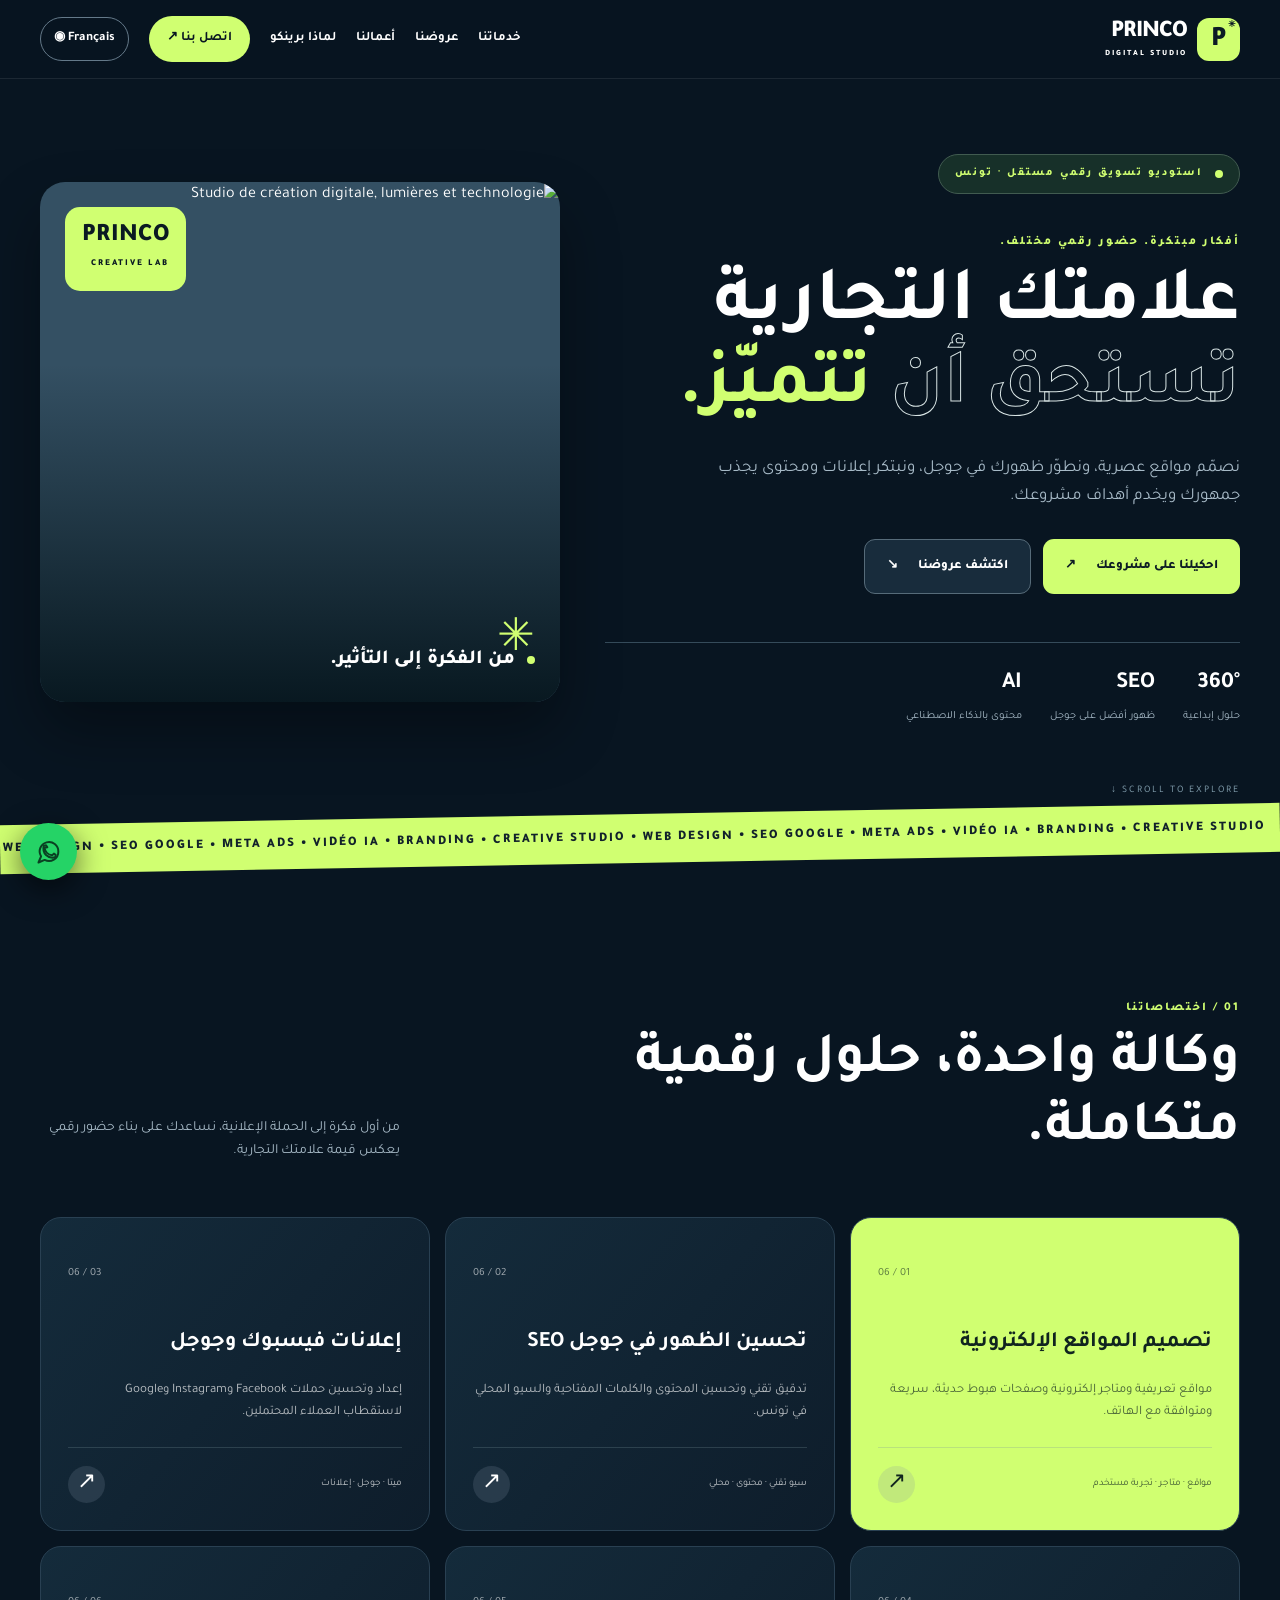
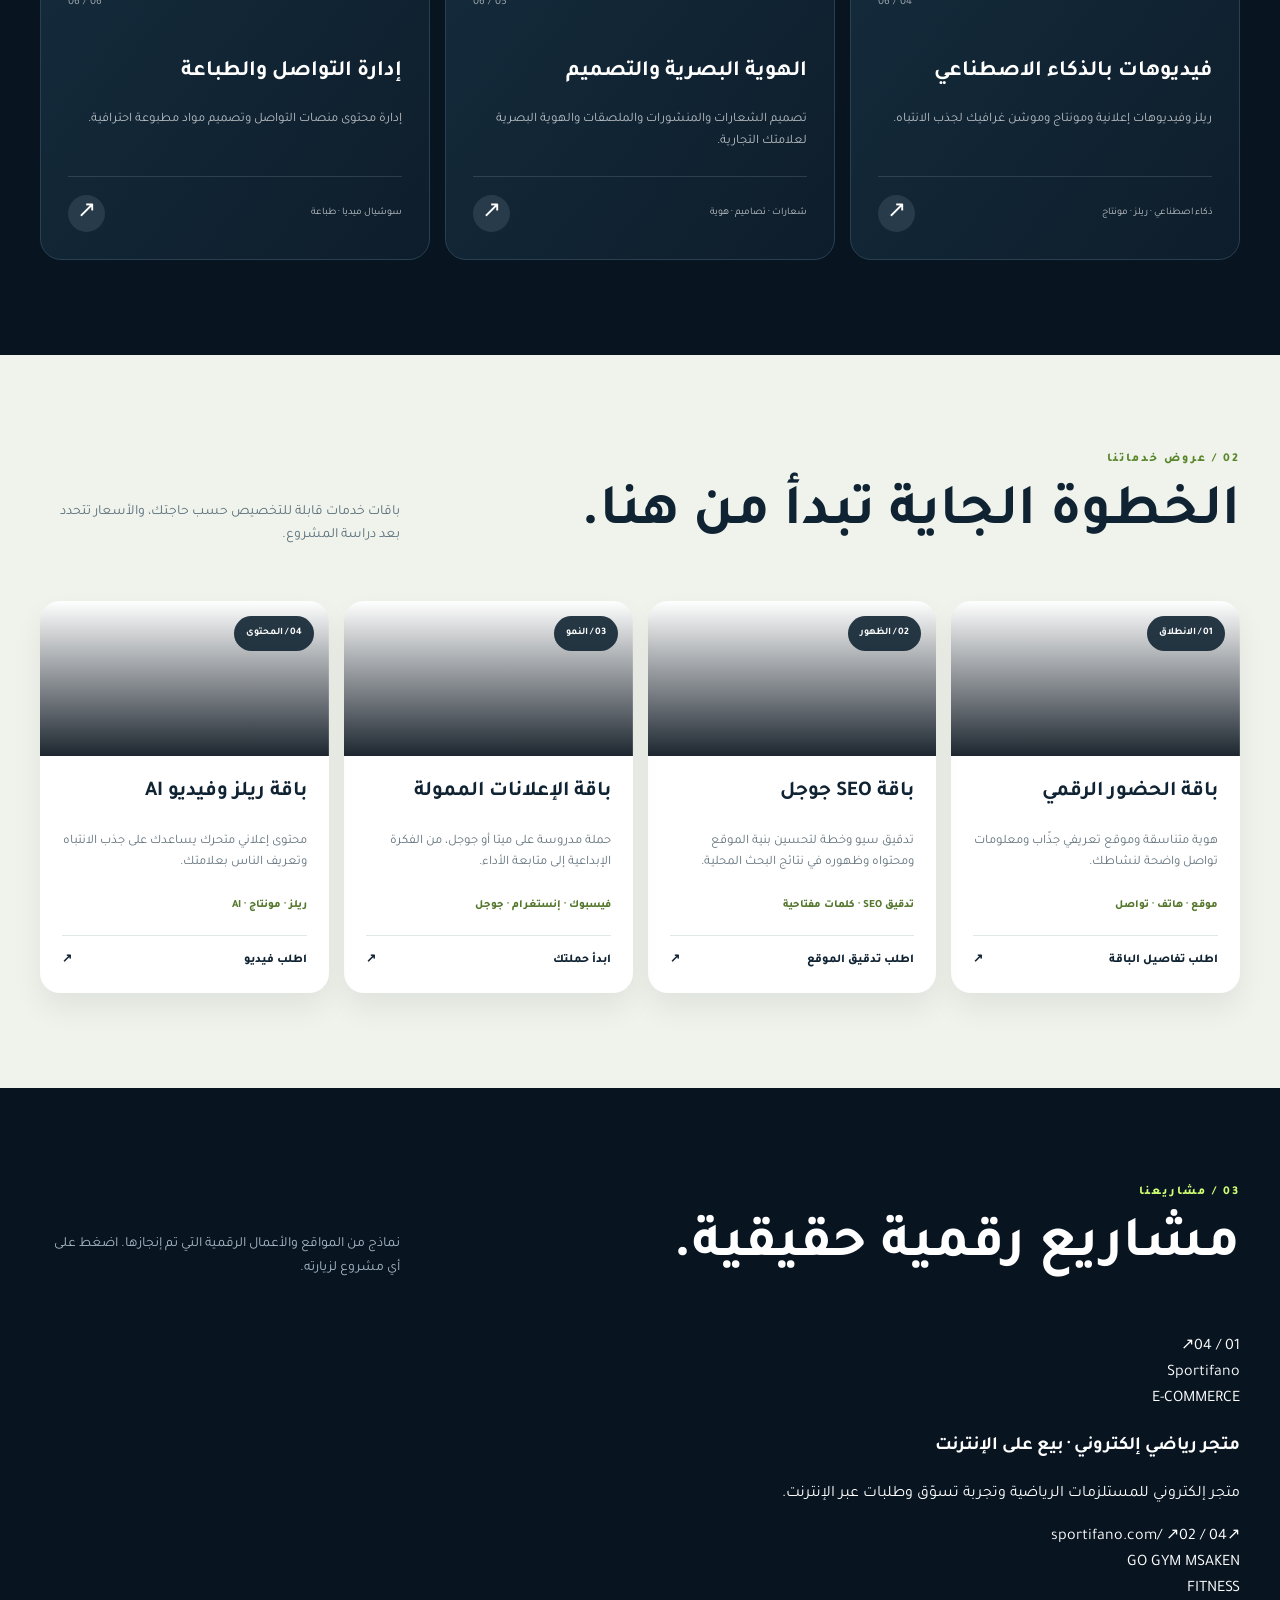
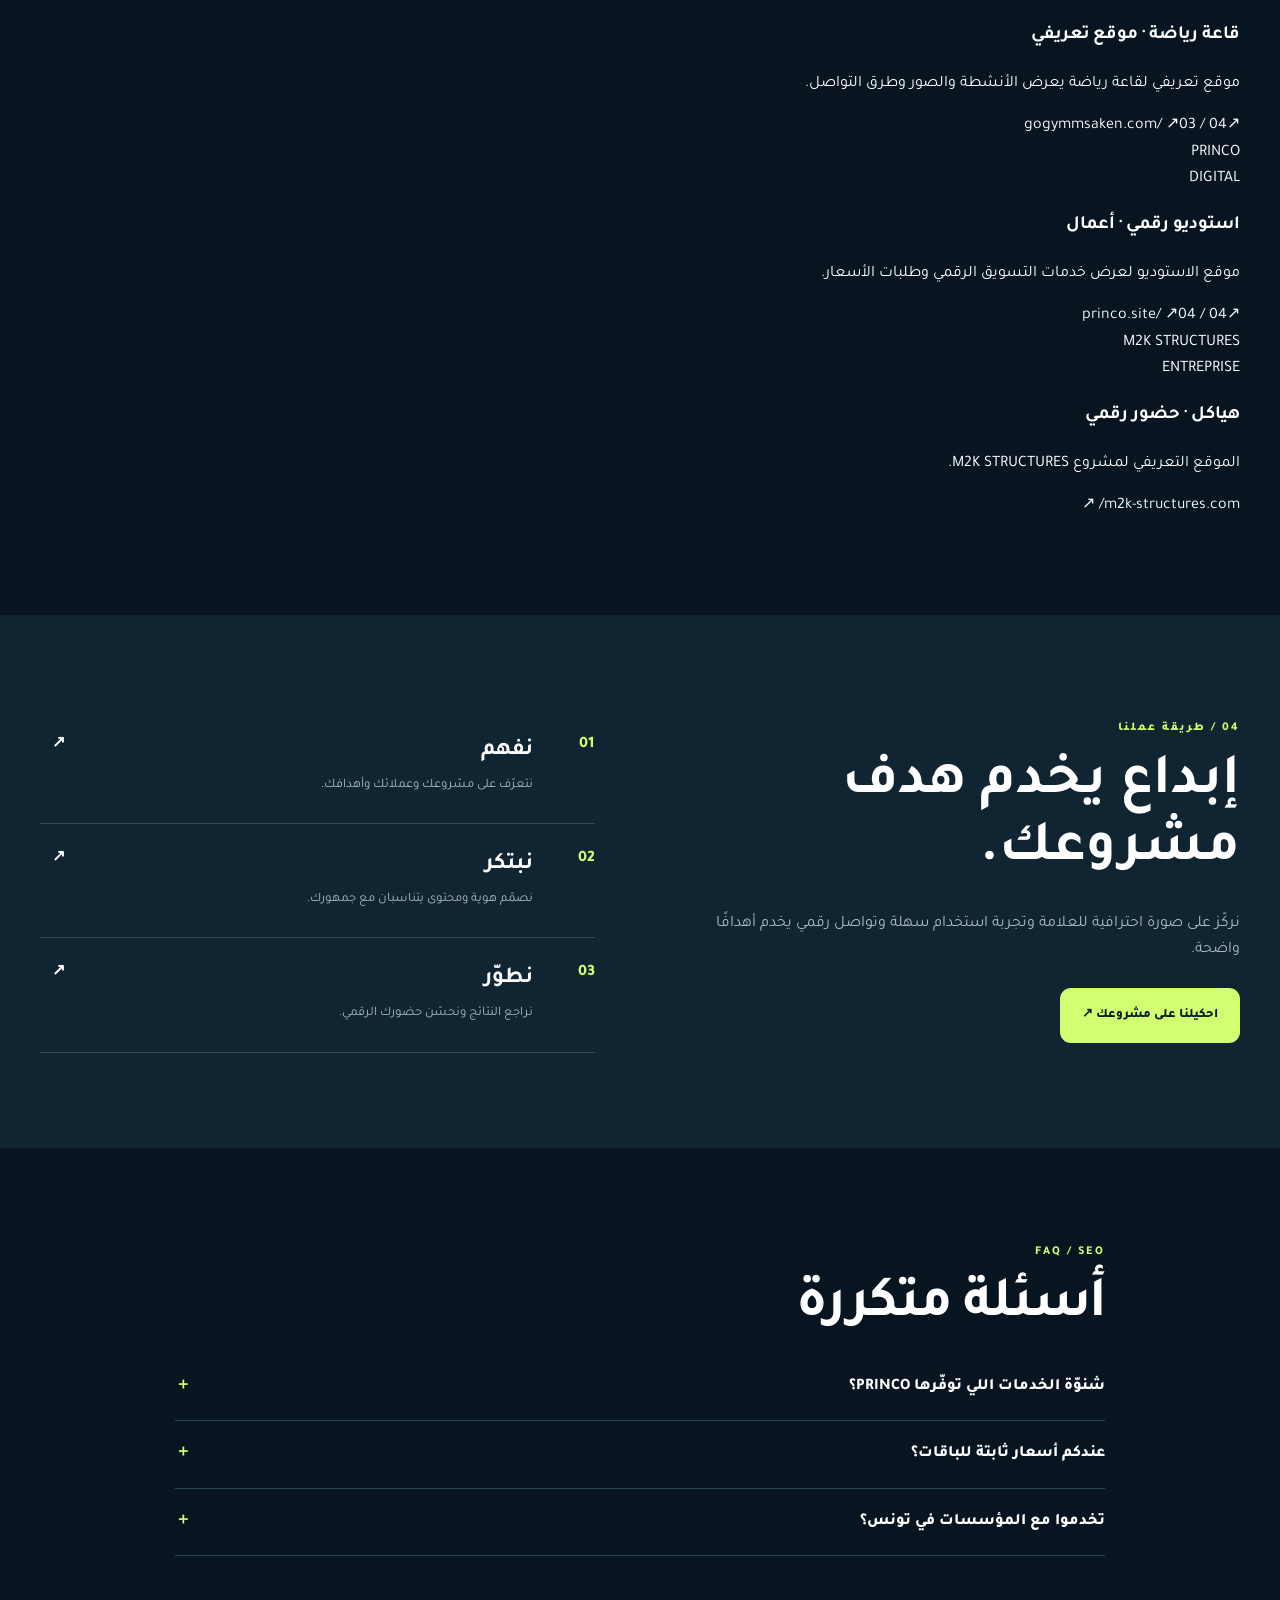
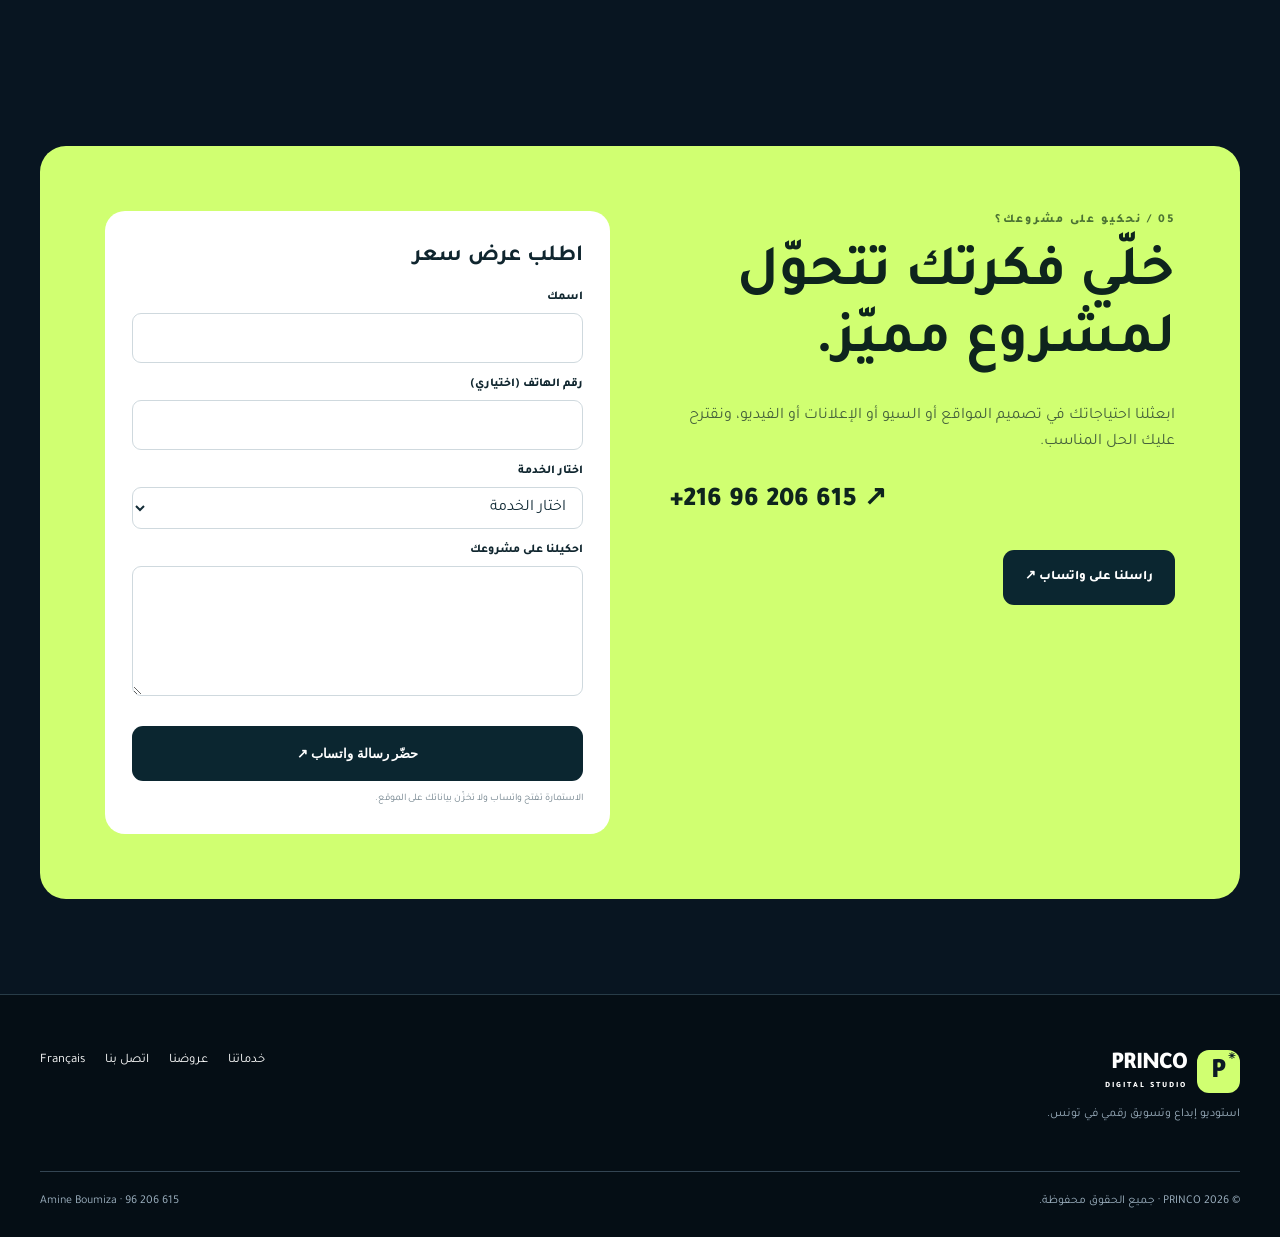
==== commit 88995362: "Improve SEO, service icons and real portfolio on ar/index.html" ====
--- a/ar/index.html
+++ b/ar/index.html
@@ -1 +1 @@
-<!doctype html><html lang="ar" dir="rtl"><head><meta charset="UTF-8"><meta name="viewport" content="width=device-width, initial-scale=1"><meta name="theme-color" content="#081522"><title>برينكو PRINCO | وكالة تسويق رقمي في تونس — تصميم مواقع، سيو، إعلانات وفيديوهات ذكاء اصطناعي</title><meta name="description" content="PRINCO وكالة تسويق رقمي في تونس: تصميم مواقع إلكترونية احترافية، تحسين الظهور في جوجل SEO، إعلانات فيسبوك وإنستغرام وجوجل، فيديوهات بالذكاء الاصطناعي وهوية بصرية. اطلب عرض سعر."><meta name="robots" content="index,follow,max-image-preview:large"><link rel="canonical" href="https://www.princo.site/ar/"><link rel="alternate" hreflang="fr-TN" href="https://www.princo.site/"><link rel="alternate" hreflang="ar-TN" href="https://www.princo.site/ar/"><link rel="alternate" hreflang="x-default" href="https://www.princo.site/"><meta property="og:type" content="website"><meta property="og:title" content="برينكو PRINCO | وكالة تسويق رقمي في تونس — تصميم مواقع، سيو، إعلانات وفيديوهات ذكاء اصطناعي"><meta property="og:description" content="PRINCO وكالة تسويق رقمي في تونس: تصميم مواقع إلكترونية احترافية، تحسين الظهور في جوجل SEO، إعلانات فيسبوك وإنستغرام وجوجل، فيديوهات بالذكاء الاصطناعي وهوية بصرية. اطلب عرض سعر."><meta property="og:url" content="https://www.princo.site/ar/"><meta property="og:image" content="https://images.unsplash.com/photo-1535223289827-42f1e9919769?auto=format&amp;fit=crop&amp;w=1200&amp;q=80"><meta name="twitter:card" content="summary_large_image"><link rel="preconnect" href="https://images.unsplash.com"><link rel="preconnect" href="https://fonts.googleapis.com"><link rel="preconnect" href="https://fonts.gstatic.com" crossorigin><link href="https://fonts.googleapis.com/css2?family=DM+Sans:wght@400;500;600;700;800&amp;family=Manrope:wght@400;600;700;800&amp;family=Tajawal:wght@400;500;600;700;800&amp;display=swap" rel="stylesheet"><link rel="stylesheet" href="../style.css"><script type="application/ld+json">{"@context": "https://schema.org", "@type": "ProfessionalService", "name": "PRINCO Digital Studio", "url": "https://www.princo.site/", "telephone": "+21696206615", "areaServed": {"@type": "Country", "name": "Tunisia"}, "description": "PRINCO وكالة تسويق رقمي في تونس: تصميم مواقع إلكترونية احترافية، تحسين الظهور في جوجل SEO، إعلانات فيسبوك وإنستغرام وجوجل، فيديوهات بالذكاء الاصطناعي وهوية بصرية. اطلب عرض سعر.", "availableLanguage": ["French", "Arabic"], "hasOfferCatalog": {"@type": "OfferCatalog", "name": "Services digitaux / خدمات رقمية", "itemListElement": [{"@type": "OfferCatalog", "name": "تصميم المواقع الإلكترونية"}, {"@type": "OfferCatalog", "name": "تحسين الظهور في جوجل SEO"}, {"@type": "OfferCatalog", "name": "إعلانات فيسبوك وجوجل"}, {"@type": "OfferCatalog", "name": "فيديوهات بالذكاء الاصطناعي"}, {"@type": "OfferCatalog", "name": "الهوية البصرية والتصميم"}, {"@type": "OfferCatalog", "name": "إدارة التواصل والطباعة"}]}}</script><script type="application/ld+json">{"@context": "https://schema.org", "@type": "FAQPage", "mainEntity": [{"@type": "Question", "name": "شنوّة الخدمات اللي توفّرها PRINCO؟", "acceptedAnswer": {"@type": "Answer", "text": "نقدّم تصميم المواقع وتحسين الظهور في جوجل والإعلانات الممولة وفيديوهات الذكاء الاصطناعي والتصميم وإدارة منصات التواصل."}}, {"@type": "Question", "name": "عندكم أسعار ثابتة للباقات؟", "acceptedAnswer": {"@type": "Answer", "text": "الخدمات تتحدّد حسب طبيعة المشروع واحتياجاته. تواصل معنا باش نعدّولك عرض سعر مناسب."}}, {"@type": "Question", "name": "تخدموا مع المؤسسات في تونس؟", "acceptedAnswer": {"@type": "Answer", "text": "نعم، نتعامل مع المؤسسات والعلامات التجارية اللي تحب تطوّر حضورها الرقمي في تونس."}}]}</script></head><body><header class="header" id="top"><div class="container header-inner"><a class="brand" href="#top" aria-label="PRINCO"><span class="brand-mark">P<span>✳</span></span><span class="brand-letter">PRINCO<small>DIGITAL STUDIO</small></span></a><button id="menuToggle" class="menu-toggle" aria-label="Menu" aria-expanded="false" aria-controls="mainNav">☰</button><nav class="nav" id="mainNav"><a href="#services" class="">خدماتنا</a><a href="#offres" class="">عروضنا</a><a href="#portfolio" class="">أعمالنا</a><a href="#approche" class="">لماذا برينكو</a><a href="#contact" class="nav-last">اتصل بنا ↗</a><a class="lang-toggle" href="/" lang="fr" hreflang="fr-TN">Français ◉</a></nav></div></header><main><section class="hero container"><div class="hero-main reveal"><div class="eyebrow"><i class="signal"></i> استوديو تسويق رقمي مستقل · تونس</div><div class="hero-mini-label">أفكار مبتكرة. حضور رقمي مختلف.</div><h1>علامتك التجارية<br><span class="outline-word">تستحق أن</span> <em>تتميّز.</em></h1><p class="hero-desc">نصمّم مواقع عصرية، ونطوّر ظهورك في جوجل، ونبتكر إعلانات ومحتوى يجذب جمهورك ويخدم أهداف مشروعك.</p><div class="hero-btns"><a class="btn btn-accent" href="#contact">احكيلنا على مشروعك <span>↗</span></a><a class="btn btn-outline" href="#offres">اكتشف عروضنا <span>↘</span></a></div><div class="micro-stats"><div><strong>360°</strong><span>حلول إبداعية</span></div><div><strong>SEO</strong><span>ظهور أفضل على جوجل</span></div><div><strong>AI</strong><span>محتوى بالذكاء الاصطناعي</span></div></div></div><div class="hero-art reveal"><img src="https://images.unsplash.com/photo-1535223289827-42f1e9919769?auto=format&amp;fit=crop&amp;w=1000&amp;q=75" alt="Studio de création digitale, lumières et technologie" width="750" height="900" fetchpriority="high"><div class="hero-art-shade"></div><div class="art-sticker">PRINCO<br><small>CREATIVE LAB</small></div><div class="art-caption"><span class="dot"></span>من الفكرة إلى التأثير.</div><div class="corner-glyph">✳</div></div><div class="hero-scroll">SCROLL TO EXPLORE <span>↓</span></div></section><div class="ticker" aria-label="استراتيجية  •  تصميم  •  نتائج"><div class="ticker-inner">WEB DESIGN • SEO GOOGLE • META ADS • VIDÉO IA • BRANDING • CREATIVE STUDIO • WEB DESIGN • SEO GOOGLE • META ADS • VIDÉO IA • BRANDING • CREATIVE STUDIO • WEB DESIGN • SEO GOOGLE • META ADS • VIDÉO IA • BRANDING • CREATIVE STUDIO •</div></div><section class="section container" id="services"><div class="section-head reveal"><div><div class="section-kicker">01 / اختصاصاتنا</div><h2>وكالة واحدة، حلول رقمية متكاملة.</h2></div><p>من أول فكرة إلى الحملة الإعلانية، نساعدك على بناء حضور رقمي يعكس قيمة علامتك التجارية.</p></div><div class="services-grid"><article class="service-card reveal"><div class="service-top"><span class="service-symbol">⌘</span><span class="service-count">01 / 06</span></div><h3>تصميم المواقع الإلكترونية</h3><p>مواقع تعريفية ومتاجر إلكترونية وصفحات هبوط حديثة، سريعة ومتوافقة مع الهاتف.</p><div class="service-foot"><span>مواقع · متاجر · تجربة مستخدم</span><a href="#contact" aria-label="تصميم المواقع الإلكترونية">↗</a></div></article><article class="service-card reveal"><div class="service-top"><span class="service-symbol">◎</span><span class="service-count">02 / 06</span></div><h3>تحسين الظهور في جوجل SEO</h3><p>تدقيق تقني وتحسين المحتوى والكلمات المفتاحية والسيو المحلي في تونس.</p><div class="service-foot"><span>سيو تقني · محتوى · محلي</span><a href="#contact" aria-label="تحسين الظهور في جوجل SEO">↗</a></div></article><article class="service-card reveal"><div class="service-top"><span class="service-symbol">↗</span><span class="service-count">03 / 06</span></div><h3>إعلانات فيسبوك وجوجل</h3><p>إعداد وتحسين حملات Facebook وInstagram وGoogle لاستقطاب العملاء المحتملين.</p><div class="service-foot"><span>ميتا · جوجل · إعلانات</span><a href="#contact" aria-label="إعلانات فيسبوك وجوجل">↗</a></div></article><article class="service-card reveal"><div class="service-top"><span class="service-symbol">▶</span><span class="service-count">04 / 06</span></div><h3>فيديوهات بالذكاء الاصطناعي</h3><p>ريلز وفيديوهات إعلانية ومونتاج وموشن غرافيك لجذب الانتباه.</p><div class="service-foot"><span>ذكاء اصطناعي · ريلز · مونتاج</span><a href="#contact" aria-label="فيديوهات بالذكاء الاصطناعي">↗</a></div></article><article class="service-card reveal"><div class="service-top"><span class="service-symbol">✳</span><span class="service-count">05 / 06</span></div><h3>الهوية البصرية والتصميم</h3><p>تصميم الشعارات والمنشورات والملصقات والهوية البصرية لعلامتك التجارية.</p><div class="service-foot"><span>شعارات · تصاميم · هوية</span><a href="#contact" aria-label="الهوية البصرية والتصميم">↗</a></div></article><article class="service-card reveal"><div class="service-top"><span class="service-symbol">▦</span><span class="service-count">06 / 06</span></div><h3>إدارة التواصل والطباعة</h3><p>إدارة محتوى منصات التواصل وتصميم مواد مطبوعة احترافية.</p><div class="service-foot"><span>سوشيال ميديا · طباعة</span><a href="#contact" aria-label="إدارة التواصل والطباعة">↗</a></div></article></div></section><section class="section offers-block" id="offres"><div class="container"><div class="section-head reveal"><div><div class="section-kicker">02 / عروض خدماتنا</div><h2>الخطوة الجاية تبدأ من هنا.</h2></div><p>باقات خدمات قابلة للتخصيص حسب حاجتك، والأسعار تتحدد بعد دراسة المشروع.</p></div><div class="offers-grid"><article class="offer-card reveal"><div class="offer-image" style="background-image:linear-gradient(180deg,transparent,#07111be8),url(https://images.unsplash.com/photo-1460925895917-afdab827c52f?auto=format&amp;fit=crop&amp;w=750&amp;q=75)"><span class="offer-num">01 / الانطلاق</span></div><div class="offer-body"><h3>باقة الحضور الرقمي</h3><p>هوية متناسقة وموقع تعريفي جذّاب ومعلومات تواصل واضحة لنشاطك.</p><div class="offer-chip">موقع · هاتف · تواصل</div><a href="https://wa.me/21696206615?text=%D8%A7%D9%84%D8%B3%D9%84%D8%A7%D9%85%20%D8%B9%D9%84%D9%8A%D9%83%D9%85%20PRINCO%D8%8C%20%D9%86%D8%AD%D8%A8%20%D8%B9%D8%B1%D8%B6%20%D8%B3%D8%B9%D8%B1%20%D8%A8%D8%AE%D8%B5%D9%88%D8%B5%3A%20%D8%A8%D8%A7%D9%82%D8%A9%20%D8%A7%D9%84%D8%AD%D8%B6%D9%88%D8%B1%20%D8%A7%D9%84%D8%B1%D9%82%D9%85%D9%8A" target="_blank" rel="noopener noreferrer">اطلب تفاصيل الباقة <span>↗</span></a></div></article><article class="offer-card reveal"><div class="offer-image" style="background-image:linear-gradient(180deg,transparent,#07111be8),url(https://images.unsplash.com/photo-1551288049-bebda4e38f71?auto=format&amp;fit=crop&amp;w=750&amp;q=75)"><span class="offer-num">02 / الظهور</span></div><div class="offer-body"><h3>باقة SEO جوجل</h3><p>تدقيق سيو وخطة لتحسين بنية الموقع ومحتواه وظهوره في نتائج البحث المحلية.</p><div class="offer-chip">تدقيق SEO · كلمات مفتاحية</div><a href="https://wa.me/21696206615?text=%D8%A7%D9%84%D8%B3%D9%84%D8%A7%D9%85%20%D8%B9%D9%84%D9%8A%D9%83%D9%85%20PRINCO%D8%8C%20%D9%86%D8%AD%D8%A8%20%D8%B9%D8%B1%D8%B6%20%D8%B3%D8%B9%D8%B1%20%D8%A8%D8%AE%D8%B5%D9%88%D8%B5%3A%20%D8%A8%D8%A7%D9%82%D8%A9%20SEO%20%D8%AC%D9%88%D8%AC%D9%84" target="_blank" rel="noopener noreferrer">اطلب تدقيق الموقع <span>↗</span></a></div></article><article class="offer-card reveal"><div class="offer-image" style="background-image:linear-gradient(180deg,transparent,#07111be8),url(https://images.unsplash.com/photo-1557838923-2985c318be48?auto=format&amp;fit=crop&amp;w=750&amp;q=75)"><span class="offer-num">03 / النمو</span></div><div class="offer-body"><h3>باقة الإعلانات الممولة</h3><p>حملة مدروسة على ميتا أو جوجل، من الفكرة الإبداعية إلى متابعة الأداء.</p><div class="offer-chip">فيسبوك · إنستغرام · جوجل</div><a href="https://wa.me/21696206615?text=%D8%A7%D9%84%D8%B3%D9%84%D8%A7%D9%85%20%D8%B9%D9%84%D9%8A%D9%83%D9%85%20PRINCO%D8%8C%20%D9%86%D8%AD%D8%A8%20%D8%B9%D8%B1%D8%B6%20%D8%B3%D8%B9%D8%B1%20%D8%A8%D8%AE%D8%B5%D9%88%D8%B5%3A%20%D8%A8%D8%A7%D9%82%D8%A9%20%D8%A7%D9%84%D8%A5%D8%B9%D9%84%D8%A7%D9%86%D8%A7%D8%AA%20%D8%A7%D9%84%D9%85%D9%85%D9%88%D9%84%D8%A9" target="_blank" rel="noopener noreferrer">ابدأ حملتك <span>↗</span></a></div></article><article class="offer-card reveal"><div class="offer-image" style="background-image:linear-gradient(180deg,transparent,#07111be8),url(https://images.unsplash.com/photo-1536240478700-b869070f9279?auto=format&amp;fit=crop&amp;w=750&amp;q=75)"><span class="offer-num">04 / المحتوى</span></div><div class="offer-body"><h3>باقة ريلز وفيديو AI</h3><p>محتوى إعلاني متحرك يساعدك على جذب الانتباه وتعريف الناس بعلامتك.</p><div class="offer-chip">ريلز · مونتاج · AI</div><a href="https://wa.me/21696206615?text=%D8%A7%D9%84%D8%B3%D9%84%D8%A7%D9%85%20%D8%B9%D9%84%D9%8A%D9%83%D9%85%20PRINCO%D8%8C%20%D9%86%D8%AD%D8%A8%20%D8%B9%D8%B1%D8%B6%20%D8%B3%D8%B9%D8%B1%20%D8%A8%D8%AE%D8%B5%D9%88%D8%B5%3A%20%D8%A8%D8%A7%D9%82%D8%A9%20%D8%B1%D9%8A%D9%84%D8%B2%20%D9%88%D9%81%D9%8A%D8%AF%D9%8A%D9%88%20AI" target="_blank" rel="noopener noreferrer">اطلب فيديو <span>↗</span></a></div></article></div></div></section><section class="section container" id="portfolio"><div class="section-head reveal"><div><div class="section-kicker">03 / إلهام بصري</div><h2>تصاميم تترك انطباعًا.</h2></div><p>صور توضيحية لمجالات عملنا، وليست مشاريع عملاء موثّقة.</p></div><div class="work-grid"><figure class="work-tile reveal"><img src="https://images.unsplash.com/photo-1460925895917-afdab827c52f?auto=format&amp;fit=crop&amp;w=1000&amp;q=80" loading="lazy" width="650" height="520" alt="dashboard web design"><figcaption><span>01 / VISUAL</span><strong>تجارب المواقع</strong><b>↗</b></figcaption></figure><figure class="work-tile reveal"><img src="https://images.unsplash.com/photo-1492619375914-88005aa9e8fb?auto=format&amp;fit=crop&amp;w=1000&amp;q=80" loading="lazy" width="650" height="520" alt="creative advertising"><figcaption><span>02 / VISUAL</span><strong>حملات ومحتوى</strong><b>↗</b></figcaption></figure><figure class="work-tile reveal"><img src="https://images.unsplash.com/photo-1541701494587-cb58502866ab?auto=format&amp;fit=crop&amp;w=1000&amp;q=80" loading="lazy" width="650" height="520" alt="design art"><figcaption><span>03 / VISUAL</span><strong>تصميم وهوية</strong><b>↗</b></figcaption></figure></div></section><section class="section approach" id="approche"><div class="container approach-layout"><div class="approach-text reveal"><div class="section-kicker">04 / طريقة عملنا</div><h2>إبداع يخدم هدف مشروعك.</h2><p>نركّز على صورة احترافية للعلامة وتجربة استخدام سهلة وتواصل رقمي يخدم أهدافًا واضحة.</p><a class="btn btn-accent" href="#contact">احكيلنا على مشروعك ↗</a></div><div class="steps"><div class="step reveal"><span>01</span><div><h3>نفهم</h3><p>نتعرّف على مشروعك وعملائك وأهدافك.</p></div><b>↗</b></div><div class="step reveal"><span>02</span><div><h3>نبتكر</h3><p>نصمّم هوية ومحتوى يتناسبان مع جمهورك.</p></div><b>↗</b></div><div class="step reveal"><span>03</span><div><h3>نطوّر</h3><p>نراجع النتائج ونحسّن حضورك الرقمي.</p></div><b>↗</b></div></div></div></section><section class="section container faq" id="faq"><div class="section-kicker">FAQ / SEO</div><h2>أسئلة متكررة</h2><details><summary>شنوّة الخدمات اللي توفّرها PRINCO؟<span>＋</span></summary><p>نقدّم تصميم المواقع وتحسين الظهور في جوجل والإعلانات الممولة وفيديوهات الذكاء الاصطناعي والتصميم وإدارة منصات التواصل.</p></details><details><summary>عندكم أسعار ثابتة للباقات؟<span>＋</span></summary><p>الخدمات تتحدّد حسب طبيعة المشروع واحتياجاته. تواصل معنا باش نعدّولك عرض سعر مناسب.</p></details><details><summary>تخدموا مع المؤسسات في تونس؟<span>＋</span></summary><p>نعم، نتعامل مع المؤسسات والعلامات التجارية اللي تحب تطوّر حضورها الرقمي في تونس.</p></details></section><section class="section container contact" id="contact"><div class="contact-layout"><div class="contact-copy reveal"><div class="section-kicker">05 / نحكيو على مشروعك؟</div><h2>خلّي فكرتك تتحوّل لمشروع مميّز.</h2><p>ابعثلنا احتياجاتك في تصميم المواقع أو السيو أو الإعلانات أو الفيديو، ونقترح عليك الحل المناسب.</p><a class="phone" href="tel:+21696206615" dir="ltr">+216 96 206 615 ↗</a><a class="btn btn-accent" href="https://wa.me/21696206615" target="_blank" rel="noopener noreferrer">راسلنا على واتساب ↗</a></div><form id="contactForm" class="contact-form reveal"><h3>اطلب عرض سعر</h3><label for="clientName">اسمك</label><input id="clientName" name="name" required maxlength="100"><label for="clientPhone">رقم الهاتف (اختياري)</label><input id="clientPhone" name="phone" type="tel" maxlength="25"><label for="clientService">اختار الخدمة</label><select id="clientService" name="service" required><option value="">اختار الخدمة</option><option>تصميم المواقع الإلكترونية</option><option>تحسين الظهور في جوجل SEO</option><option>إعلانات فيسبوك وجوجل</option><option>فيديوهات بالذكاء الاصطناعي</option><option>الهوية البصرية والتصميم</option><option>إدارة التواصل والطباعة</option></select><label for="clientMessage">احكيلنا على مشروعك</label><textarea id="clientMessage" name="message" rows="4" maxlength="1800" required></textarea><button class="btn btn-accent submit" type="submit">حضّر رسالة واتساب ↗</button><small>الاستمارة تفتح واتساب ولا تخزّن بياناتك على الموقع.</small></form></div></section></main><footer><div class="container footer-top"><div><a class="brand" href="#top"><span class="brand-mark">P<span>✳</span></span><span class="brand-letter">PRINCO<small>DIGITAL STUDIO</small></span></a><p>استوديو إبداع وتسويق رقمي في تونس.</p></div><div class="footer-links"><a href="#services">خدماتنا</a><a href="#offres">عروضنا</a><a href="#contact">اتصل بنا</a><a href="/">Français</a></div></div><div class="container footer-bottom"><span>© 2026 PRINCO · جميع الحقوق محفوظة.</span><span>Amine Boumiza · <a href="tel:+21696206615">96 206 615</a></span></div></footer><a class="wa-floating" aria-label="WhatsApp PRINCO" href="https://wa.me/21696206615" target="_blank" rel="noopener noreferrer">✆</a><script src="../script.js" defer></script></body></html>+<!doctype html><html lang="ar" dir="rtl"><head><meta charset="UTF-8"><meta name="viewport" content="width=device-width, initial-scale=1"><meta name="theme-color" content="#081522"><title>برينكو PRINCO | وكالة تسويق رقمي في تونس — تصميم مواقع، سيو، إعلانات وفيديوهات ذكاء اصطناعي</title><meta name="description" content="PRINCO وكالة تسويق رقمي في تونس: تصميم مواقع إلكترونية احترافية، تحسين الظهور في جوجل SEO، إعلانات فيسبوك وإنستغرام وجوجل، فيديوهات بالذكاء الاصطناعي وهوية بصرية. اطلب عرض سعر."><meta name="robots" content="index,follow,max-image-preview:large"><link rel="canonical" href="https://www.princo.site/ar/"><link rel="alternate" hreflang="fr-TN" href="https://www.princo.site/"><link rel="alternate" hreflang="ar-TN" href="https://www.princo.site/ar/"><link rel="alternate" hreflang="x-default" href="https://www.princo.site/"><meta property="og:type" content="website"><meta property="og:title" content="برينكو PRINCO | وكالة تسويق رقمي في تونس — تصميم مواقع، سيو، إعلانات وفيديوهات ذكاء اصطناعي"><meta property="og:description" content="PRINCO وكالة تسويق رقمي في تونس: تصميم مواقع إلكترونية احترافية، تحسين الظهور في جوجل SEO، إعلانات فيسبوك وإنستغرام وجوجل، فيديوهات بالذكاء الاصطناعي وهوية بصرية. اطلب عرض سعر."><meta property="og:url" content="https://www.princo.site/ar/"><meta property="og:image" content="https://www.princo.site/princo-logo.svg.jpg"><meta property="og:image:alt" content="PRINCO Digital Studio — Tunisie"><meta name="twitter:card" content="summary_large_image"><meta name="twitter:image" content="https://www.princo.site/princo-logo.svg.jpg"><link rel="icon" href="../favicon.svg" type="image/svg+xml"><link rel="preconnect" href="https://images.unsplash.com"><link rel="preconnect" href="https://fonts.googleapis.com"><link rel="preconnect" href="https://fonts.gstatic.com" crossorigin><link href="https://fonts.googleapis.com/css2?family=DM+Sans:wght@400;500;600;700;800&amp;family=Manrope:wght@400;600;700;800&amp;family=Tajawal:wght@400;500;600;700;800&amp;display=swap" rel="stylesheet"><link rel="stylesheet" href="../style.css"><script type="application/ld+json">{"@context": "https://schema.org", "@type": "ProfessionalService", "name": "PRINCO Digital Studio", "url": "https://www.princo.site/", "telephone": "+21696206615", "logo": "https://www.princo.site/favicon.svg", "image": "https://www.princo.site/princo-logo.svg.jpg", "sameAs": ["https://www.princo.site/"], "areaServed": {"@type": "Country", "name": "Tunisia"}, "description": "PRINCO وكالة تسويق رقمي في تونس: تصميم مواقع إلكترونية احترافية، تحسين الظهور في جوجل SEO، إعلانات فيسبوك وإنستغرام وجوجل، فيديوهات بالذكاء الاصطناعي وهوية بصرية. اطلب عرض سعر.", "availableLanguage": ["French", "Arabic"], "hasOfferCatalog": {"@type": "OfferCatalog", "name": "Services digitaux / خدمات رقمية", "itemListElement": [{"@type": "OfferCatalog", "name": "تصميم المواقع الإلكترونية"}, {"@type": "OfferCatalog", "name": "تحسين الظهور في جوجل SEO"}, {"@type": "OfferCatalog", "name": "إعلانات فيسبوك وجوجل"}, {"@type": "OfferCatalog", "name": "فيديوهات بالذكاء الاصطناعي"}, {"@type": "OfferCatalog", "name": "الهوية البصرية والتصميم"}, {"@type": "OfferCatalog", "name": "إدارة التواصل والطباعة"}]}}</script><script type="application/ld+json">{"@context": "https://schema.org", "@type": "FAQPage", "mainEntity": [{"@type": "Question", "name": "شنوّة الخدمات اللي توفّرها PRINCO؟", "acceptedAnswer": {"@type": "Answer", "text": "نقدّم تصميم المواقع وتحسين الظهور في جوجل والإعلانات الممولة وفيديوهات الذكاء الاصطناعي والتصميم وإدارة منصات التواصل."}}, {"@type": "Question", "name": "عندكم أسعار ثابتة للباقات؟", "acceptedAnswer": {"@type": "Answer", "text": "الخدمات تتحدّد حسب طبيعة المشروع واحتياجاته. تواصل معنا باش نعدّولك عرض سعر مناسب."}}, {"@type": "Question", "name": "تخدموا مع المؤسسات في تونس؟", "acceptedAnswer": {"@type": "Answer", "text": "نعم، نتعامل مع المؤسسات والعلامات التجارية اللي تحب تطوّر حضورها الرقمي في تونس."}}]}</script></head><body><header class="header" id="top"><div class="container header-inner"><a class="brand" href="#top" aria-label="PRINCO"><span class="brand-mark">P<span>✳</span></span><span class="brand-letter">PRINCO<small>DIGITAL STUDIO</small></span></a><button id="menuToggle" class="menu-toggle" aria-label="القائمة" aria-expanded="false" aria-controls="mainNav"><svg viewBox="0 0 24 24" width="24" height="24" fill="none" stroke="currentColor" stroke-width="2" stroke-linecap="round" aria-hidden="true"><path d="M4 7h16M4 12h16M4 17h16"/></svg></button><nav class="nav" id="mainNav"><a href="#services" class="">خدماتنا</a><a href="#offres" class="">عروضنا</a><a href="#portfolio" class="">أعمالنا</a><a href="#approche" class="">لماذا برينكو</a><a href="#contact" class="nav-last">اتصل بنا ↗</a><a class="lang-toggle" href="/" lang="fr" hreflang="fr-TN">Français ◉</a></nav></div></header><main><section class="hero container"><div class="hero-main reveal"><div class="eyebrow"><i class="signal"></i> استوديو تسويق رقمي مستقل · تونس</div><div class="hero-mini-label">أفكار مبتكرة. حضور رقمي مختلف.</div><h1>علامتك التجارية<br><span class="outline-word">تستحق أن</span> <em>تتميّز.</em></h1><p class="hero-desc">نصمّم مواقع عصرية، ونطوّر ظهورك في جوجل، ونبتكر إعلانات ومحتوى يجذب جمهورك ويخدم أهداف مشروعك.</p><div class="hero-btns"><a class="btn btn-accent" href="#contact">احكيلنا على مشروعك <span>↗</span></a><a class="btn btn-outline" href="#offres">اكتشف عروضنا <span>↘</span></a></div><div class="micro-stats"><div><strong>360°</strong><span>حلول إبداعية</span></div><div><strong>SEO</strong><span>ظهور أفضل على جوجل</span></div><div><strong>AI</strong><span>محتوى بالذكاء الاصطناعي</span></div></div></div><div class="hero-art reveal"><img src="https://images.unsplash.com/photo-1535223289827-42f1e9919769?auto=format&amp;fit=crop&amp;w=1000&amp;q=75" alt="Studio de création digitale, lumières et technologie" width="750" height="900" fetchpriority="high"><div class="hero-art-shade"></div><div class="art-sticker">PRINCO<br><small>CREATIVE LAB</small></div><div class="art-caption"><span class="dot"></span>من الفكرة إلى التأثير.</div><div class="corner-glyph">✳</div></div><div class="hero-scroll">SCROLL TO EXPLORE <span>↓</span></div></section><div class="ticker" aria-label="استراتيجية  •  تصميم  •  نتائج"><div class="ticker-inner">WEB DESIGN • SEO GOOGLE • META ADS • VIDÉO IA • BRANDING • CREATIVE STUDIO • WEB DESIGN • SEO GOOGLE • META ADS • VIDÉO IA • BRANDING • CREATIVE STUDIO • WEB DESIGN • SEO GOOGLE • META ADS • VIDÉO IA • BRANDING • CREATIVE STUDIO •</div></div><section class="section container" id="services"><div class="section-head reveal"><div><div class="section-kicker">01 / اختصاصاتنا</div><h2>وكالة واحدة، حلول رقمية متكاملة.</h2></div><p>من أول فكرة إلى الحملة الإعلانية، نساعدك على بناء حضور رقمي يعكس قيمة علامتك التجارية.</p></div><div class="services-grid"><article class="service-card reveal"><div class="service-top"><span class="service-symbol"><svg viewBox="0 0 24 24" fill="none" stroke="currentColor" stroke-width="1.8" stroke-linecap="round" stroke-linejoin="round" aria-hidden="true"><rect x="3" y="4" width="18" height="16" rx="3"/><path d="M3 9h18M7 6.5h.01M10 6.5h.01M9 15l2 2 4-4"/></svg></span><span class="service-count">01 / 06</span></div><h3>تصميم المواقع الإلكترونية</h3><p>مواقع تعريفية ومتاجر إلكترونية وصفحات هبوط حديثة، سريعة ومتوافقة مع الهاتف.</p><div class="service-foot"><span>مواقع · متاجر · تجربة مستخدم</span><a href="#contact" aria-label="تصميم المواقع الإلكترونية">↗</a></div></article><article class="service-card reveal"><div class="service-top"><span class="service-symbol"><svg viewBox="0 0 24 24" fill="none" stroke="currentColor" stroke-width="1.8" stroke-linecap="round" aria-hidden="true"><circle cx="10.5" cy="10.5" r="6.5"/><path d="m16 16 5 5"/></svg></span><span class="service-count">02 / 06</span></div><h3>تحسين الظهور في جوجل SEO</h3><p>تدقيق تقني وتحسين المحتوى والكلمات المفتاحية والسيو المحلي في تونس.</p><div class="service-foot"><span>سيو تقني · محتوى · محلي</span><a href="#contact" aria-label="تحسين الظهور في جوجل SEO">↗</a></div></article><article class="service-card reveal"><div class="service-top"><span class="service-symbol"><svg viewBox="0 0 24 24" fill="none" stroke="currentColor" stroke-width="1.8" stroke-linecap="round" stroke-linejoin="round" aria-hidden="true"><path d="m4 14 12-5 4-4-2 15-5-4-6 2-3-4z"/><path d="m7 18 2 3"/></svg></span><span class="service-count">03 / 06</span></div><h3>إعلانات فيسبوك وجوجل</h3><p>إعداد وتحسين حملات Facebook وInstagram وGoogle لاستقطاب العملاء المحتملين.</p><div class="service-foot"><span>ميتا · جوجل · إعلانات</span><a href="#contact" aria-label="إعلانات فيسبوك وجوجل">↗</a></div></article><article class="service-card reveal"><div class="service-top"><span class="service-symbol"><svg viewBox="0 0 24 24" fill="none" stroke="currentColor" stroke-width="1.8" stroke-linecap="round" stroke-linejoin="round" aria-hidden="true"><rect x="3" y="5" width="18" height="14" rx="3"/><path d="m10 9 5 3-5 3z"/></svg></span><span class="service-count">04 / 06</span></div><h3>فيديوهات بالذكاء الاصطناعي</h3><p>ريلز وفيديوهات إعلانية ومونتاج وموشن غرافيك لجذب الانتباه.</p><div class="service-foot"><span>ذكاء اصطناعي · ريلز · مونتاج</span><a href="#contact" aria-label="فيديوهات بالذكاء الاصطناعي">↗</a></div></article><article class="service-card reveal"><div class="service-top"><span class="service-symbol"><svg viewBox="0 0 24 24" fill="none" stroke="currentColor" stroke-width="1.8" stroke-linecap="round" stroke-linejoin="round" aria-hidden="true"><path d="m12 3 3 6 6 3-6 3-3 6-3-6-6-3 6-3 3-6z"/></svg></span><span class="service-count">05 / 06</span></div><h3>الهوية البصرية والتصميم</h3><p>تصميم الشعارات والمنشورات والملصقات والهوية البصرية لعلامتك التجارية.</p><div class="service-foot"><span>شعارات · تصاميم · هوية</span><a href="#contact" aria-label="الهوية البصرية والتصميم">↗</a></div></article><article class="service-card reveal"><div class="service-top"><span class="service-symbol"><svg viewBox="0 0 24 24" fill="none" stroke="currentColor" stroke-width="1.8" stroke-linecap="round" stroke-linejoin="round" aria-hidden="true"><rect x="4" y="4" width="16" height="16" rx="4"/><circle cx="12" cy="12" r="4"/><circle cx="17" cy="7" r="1" fill="currentColor"/></svg></span><span class="service-count">06 / 06</span></div><h3>إدارة التواصل والطباعة</h3><p>إدارة محتوى منصات التواصل وتصميم مواد مطبوعة احترافية.</p><div class="service-foot"><span>سوشيال ميديا · طباعة</span><a href="#contact" aria-label="إدارة التواصل والطباعة">↗</a></div></article></div></section><section class="section offers-block" id="offres"><div class="container"><div class="section-head reveal"><div><div class="section-kicker">02 / عروض خدماتنا</div><h2>الخطوة الجاية تبدأ من هنا.</h2></div><p>باقات خدمات قابلة للتخصيص حسب حاجتك، والأسعار تتحدد بعد دراسة المشروع.</p></div><div class="offers-grid"><article class="offer-card reveal"><div class="offer-image" style="background-image:linear-gradient(180deg,transparent,#07111be8),url(https://images.unsplash.com/photo-1460925895917-afdab827c52f?auto=format&amp;fit=crop&amp;w=750&amp;q=75)"><span class="offer-num">01 / الانطلاق</span></div><div class="offer-body"><h3>باقة الحضور الرقمي</h3><p>هوية متناسقة وموقع تعريفي جذّاب ومعلومات تواصل واضحة لنشاطك.</p><div class="offer-chip">موقع · هاتف · تواصل</div><a href="https://wa.me/21696206615?text=%D8%A7%D9%84%D8%B3%D9%84%D8%A7%D9%85%20%D8%B9%D9%84%D9%8A%D9%83%D9%85%20PRINCO%D8%8C%20%D9%86%D8%AD%D8%A8%20%D8%B9%D8%B1%D8%B6%20%D8%B3%D8%B9%D8%B1%20%D8%A8%D8%AE%D8%B5%D9%88%D8%B5%3A%20%D8%A8%D8%A7%D9%82%D8%A9%20%D8%A7%D9%84%D8%AD%D8%B6%D9%88%D8%B1%20%D8%A7%D9%84%D8%B1%D9%82%D9%85%D9%8A" target="_blank" rel="noopener noreferrer">اطلب تفاصيل الباقة <span>↗</span></a></div></article><article class="offer-card reveal"><div class="offer-image" style="background-image:linear-gradient(180deg,transparent,#07111be8),url(https://images.unsplash.com/photo-1551288049-bebda4e38f71?auto=format&amp;fit=crop&amp;w=750&amp;q=75)"><span class="offer-num">02 / الظهور</span></div><div class="offer-body"><h3>باقة SEO جوجل</h3><p>تدقيق سيو وخطة لتحسين بنية الموقع ومحتواه وظهوره في نتائج البحث المحلية.</p><div class="offer-chip">تدقيق SEO · كلمات مفتاحية</div><a href="https://wa.me/21696206615?text=%D8%A7%D9%84%D8%B3%D9%84%D8%A7%D9%85%20%D8%B9%D9%84%D9%8A%D9%83%D9%85%20PRINCO%D8%8C%20%D9%86%D8%AD%D8%A8%20%D8%B9%D8%B1%D8%B6%20%D8%B3%D8%B9%D8%B1%20%D8%A8%D8%AE%D8%B5%D9%88%D8%B5%3A%20%D8%A8%D8%A7%D9%82%D8%A9%20SEO%20%D8%AC%D9%88%D8%AC%D9%84" target="_blank" rel="noopener noreferrer">اطلب تدقيق الموقع <span>↗</span></a></div></article><article class="offer-card reveal"><div class="offer-image" style="background-image:linear-gradient(180deg,transparent,#07111be8),url(https://images.unsplash.com/photo-1557838923-2985c318be48?auto=format&amp;fit=crop&amp;w=750&amp;q=75)"><span class="offer-num">03 / النمو</span></div><div class="offer-body"><h3>باقة الإعلانات الممولة</h3><p>حملة مدروسة على ميتا أو جوجل، من الفكرة الإبداعية إلى متابعة الأداء.</p><div class="offer-chip">فيسبوك · إنستغرام · جوجل</div><a href="https://wa.me/21696206615?text=%D8%A7%D9%84%D8%B3%D9%84%D8%A7%D9%85%20%D8%B9%D9%84%D9%8A%D9%83%D9%85%20PRINCO%D8%8C%20%D9%86%D8%AD%D8%A8%20%D8%B9%D8%B1%D8%B6%20%D8%B3%D8%B9%D8%B1%20%D8%A8%D8%AE%D8%B5%D9%88%D8%B5%3A%20%D8%A8%D8%A7%D9%82%D8%A9%20%D8%A7%D9%84%D8%A5%D8%B9%D9%84%D8%A7%D9%86%D8%A7%D8%AA%20%D8%A7%D9%84%D9%85%D9%85%D9%88%D9%84%D8%A9" target="_blank" rel="noopener noreferrer">ابدأ حملتك <span>↗</span></a></div></article><article class="offer-card reveal"><div class="offer-image" style="background-image:linear-gradient(180deg,transparent,#07111be8),url(https://images.unsplash.com/photo-1536240478700-b869070f9279?auto=format&amp;fit=crop&amp;w=750&amp;q=75)"><span class="offer-num">04 / المحتوى</span></div><div class="offer-body"><h3>باقة ريلز وفيديو AI</h3><p>محتوى إعلاني متحرك يساعدك على جذب الانتباه وتعريف الناس بعلامتك.</p><div class="offer-chip">ريلز · مونتاج · AI</div><a href="https://wa.me/21696206615?text=%D8%A7%D9%84%D8%B3%D9%84%D8%A7%D9%85%20%D8%B9%D9%84%D9%8A%D9%83%D9%85%20PRINCO%D8%8C%20%D9%86%D8%AD%D8%A8%20%D8%B9%D8%B1%D8%B6%20%D8%B3%D8%B9%D8%B1%20%D8%A8%D8%AE%D8%B5%D9%88%D8%B5%3A%20%D8%A8%D8%A7%D9%82%D8%A9%20%D8%B1%D9%8A%D9%84%D8%B2%20%D9%88%D9%81%D9%8A%D8%AF%D9%8A%D9%88%20AI" target="_blank" rel="noopener noreferrer">اطلب فيديو <span>↗</span></a></div></article></div></div></section><section class="section container projects-section" id="portfolio"><div class="section-head reveal"><div><div class="section-kicker">03 / مشاريعنا</div><h2>مشاريع رقمية حقيقية.</h2></div><p>نماذج من المواقع والأعمال الرقمية التي تم إنجازها. اضغط على أي مشروع لزيارته.</p></div><div class="project-grid"><a class="project-card reveal" href="https://sportifano.com/" target="_blank" rel="noopener noreferrer" aria-label="زيارة Sportifano"><span class="project-top"><span class="project-index">01 / 04</span><span class="project-arrow" aria-hidden="true">↗</span></span><div class="project-brand">Sportifano</div><span class="project-tag">E-COMMERCE</span><h3>متجر رياضي إلكتروني · بيع على الإنترنت</h3><p>متجر إلكتروني للمستلزمات الرياضية وتجربة تسوّق وطلبات عبر الإنترنت.</p><span class="project-url">sportifano.com/ ↗</span></a><a class="project-card reveal" href="https://gogymmsaken.com/" target="_blank" rel="noopener noreferrer" aria-label="زيارة GO GYM MSAKEN"><span class="project-top"><span class="project-index">02 / 04</span><span class="project-arrow" aria-hidden="true">↗</span></span><div class="project-brand">GO GYM MSAKEN</div><span class="project-tag">FITNESS</span><h3>قاعة رياضة · موقع تعريفي</h3><p>موقع تعريفي لقاعة رياضة يعرض الأنشطة والصور وطرق التواصل.</p><span class="project-url">gogymmsaken.com/ ↗</span></a><a class="project-card reveal" href="https://princo.site/" target="_blank" rel="noopener noreferrer" aria-label="زيارة PRINCO"><span class="project-top"><span class="project-index">03 / 04</span><span class="project-arrow" aria-hidden="true">↗</span></span><div class="project-brand">PRINCO</div><span class="project-tag">DIGITAL</span><h3>استوديو رقمي · أعمال</h3><p>موقع الاستوديو لعرض خدمات التسويق الرقمي وطلبات الأسعار.</p><span class="project-url">princo.site/ ↗</span></a><a class="project-card reveal" href="https://m2k-structures.com/" target="_blank" rel="noopener noreferrer" aria-label="زيارة M2K STRUCTURES"><span class="project-top"><span class="project-index">04 / 04</span><span class="project-arrow" aria-hidden="true">↗</span></span><div class="project-brand">M2K STRUCTURES</div><span class="project-tag">ENTREPRISE</span><h3>هياكل · حضور رقمي</h3><p>الموقع التعريفي لمشروع M2K STRUCTURES.</p><span class="project-url">m2k-structures.com/ ↗</span></a></div></section><section class="section approach" id="approche"><div class="container approach-layout"><div class="approach-text reveal"><div class="section-kicker">04 / طريقة عملنا</div><h2>إبداع يخدم هدف مشروعك.</h2><p>نركّز على صورة احترافية للعلامة وتجربة استخدام سهلة وتواصل رقمي يخدم أهدافًا واضحة.</p><a class="btn btn-accent" href="#contact">احكيلنا على مشروعك ↗</a></div><div class="steps"><div class="step reveal"><span>01</span><div><h3>نفهم</h3><p>نتعرّف على مشروعك وعملائك وأهدافك.</p></div><b>↗</b></div><div class="step reveal"><span>02</span><div><h3>نبتكر</h3><p>نصمّم هوية ومحتوى يتناسبان مع جمهورك.</p></div><b>↗</b></div><div class="step reveal"><span>03</span><div><h3>نطوّر</h3><p>نراجع النتائج ونحسّن حضورك الرقمي.</p></div><b>↗</b></div></div></div></section><section class="section container faq" id="faq"><div class="section-kicker">FAQ / SEO</div><h2>أسئلة متكررة</h2><details><summary>شنوّة الخدمات اللي توفّرها PRINCO؟<span>＋</span></summary><p>نقدّم تصميم المواقع وتحسين الظهور في جوجل والإعلانات الممولة وفيديوهات الذكاء الاصطناعي والتصميم وإدارة منصات التواصل.</p></details><details><summary>عندكم أسعار ثابتة للباقات؟<span>＋</span></summary><p>الخدمات تتحدّد حسب طبيعة المشروع واحتياجاته. تواصل معنا باش نعدّولك عرض سعر مناسب.</p></details><details><summary>تخدموا مع المؤسسات في تونس؟<span>＋</span></summary><p>نعم، نتعامل مع المؤسسات والعلامات التجارية اللي تحب تطوّر حضورها الرقمي في تونس.</p></details></section><section class="section container contact" id="contact"><div class="contact-layout"><div class="contact-copy reveal"><div class="section-kicker">05 / نحكيو على مشروعك؟</div><h2>خلّي فكرتك تتحوّل لمشروع مميّز.</h2><p>ابعثلنا احتياجاتك في تصميم المواقع أو السيو أو الإعلانات أو الفيديو، ونقترح عليك الحل المناسب.</p><a class="phone" href="tel:+21696206615" dir="ltr">+216 96 206 615 ↗</a><a class="btn btn-accent" href="https://wa.me/21696206615" target="_blank" rel="noopener noreferrer">راسلنا على واتساب ↗</a></div><form id="contactForm" class="contact-form reveal"><h3>اطلب عرض سعر</h3><label for="clientName">اسمك</label><input id="clientName" name="name" required maxlength="100"><label for="clientPhone">رقم الهاتف (اختياري)</label><input id="clientPhone" name="phone" type="tel" maxlength="25"><label for="clientService">اختار الخدمة</label><select id="clientService" name="service" required><option value="">اختار الخدمة</option><option>تصميم المواقع الإلكترونية</option><option>تحسين الظهور في جوجل SEO</option><option>إعلانات فيسبوك وجوجل</option><option>فيديوهات بالذكاء الاصطناعي</option><option>الهوية البصرية والتصميم</option><option>إدارة التواصل والطباعة</option></select><label for="clientMessage">احكيلنا على مشروعك</label><textarea id="clientMessage" name="message" rows="4" maxlength="1800" required></textarea><button class="btn btn-accent submit" type="submit">حضّر رسالة واتساب ↗</button><small>الاستمارة تفتح واتساب ولا تخزّن بياناتك على الموقع.</small></form></div></section></main><footer><div class="container footer-top"><div><a class="brand" href="#top"><span class="brand-mark">P<span>✳</span></span><span class="brand-letter">PRINCO<small>DIGITAL STUDIO</small></span></a><p>استوديو إبداع وتسويق رقمي في تونس.</p></div><div class="footer-links"><a href="#services">خدماتنا</a><a href="#offres">عروضنا</a><a href="#contact">اتصل بنا</a><a href="/">Français</a></div></div><div class="container footer-bottom"><span>© 2026 PRINCO · جميع الحقوق محفوظة.</span><span>Amine Boumiza · <a href="tel:+21696206615">96 206 615</a></span></div></footer><a class="wa-floating" aria-label="WhatsApp PRINCO" href="https://wa.me/21696206615" target="_blank" rel="noopener noreferrer"><svg viewBox="0 0 24 24" width="28" height="28" fill="none" stroke="currentColor" stroke-width="1.7" stroke-linecap="round" stroke-linejoin="round" aria-hidden="true"><path d="M20 11.7a8 8 0 0 1-11.7 7.1L3 21l2.2-5.3A8 8 0 1 1 20 11.7Z"/><path d="M8.2 8.4c.4 3.3 3.1 6 6.5 6.4l1.5-1.4 1.5 1-.3 2.1C11 18.1 5.9 13 7.5 6.6l2-.3 1.1 1.6z"/></svg></a><script src="../script.js" defer></script><script src="../chatbot.js" defer></script></body></html>
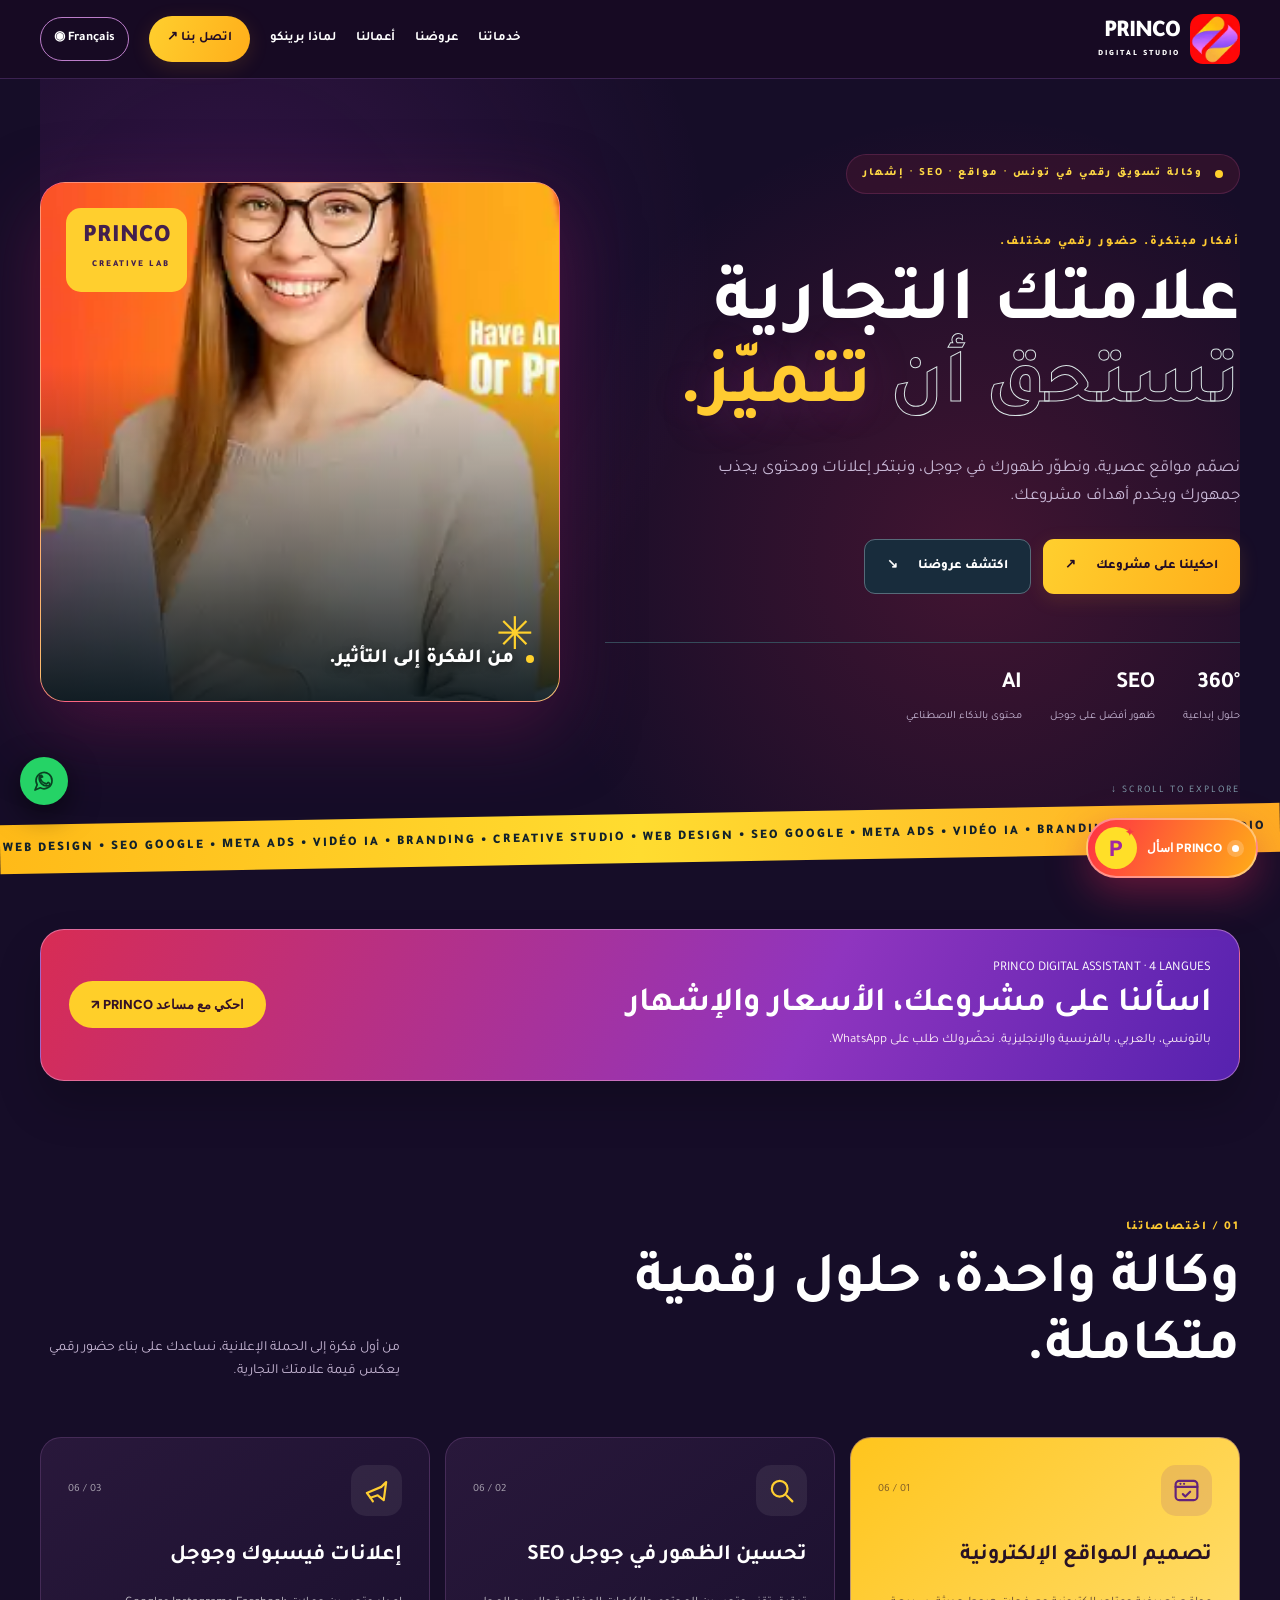
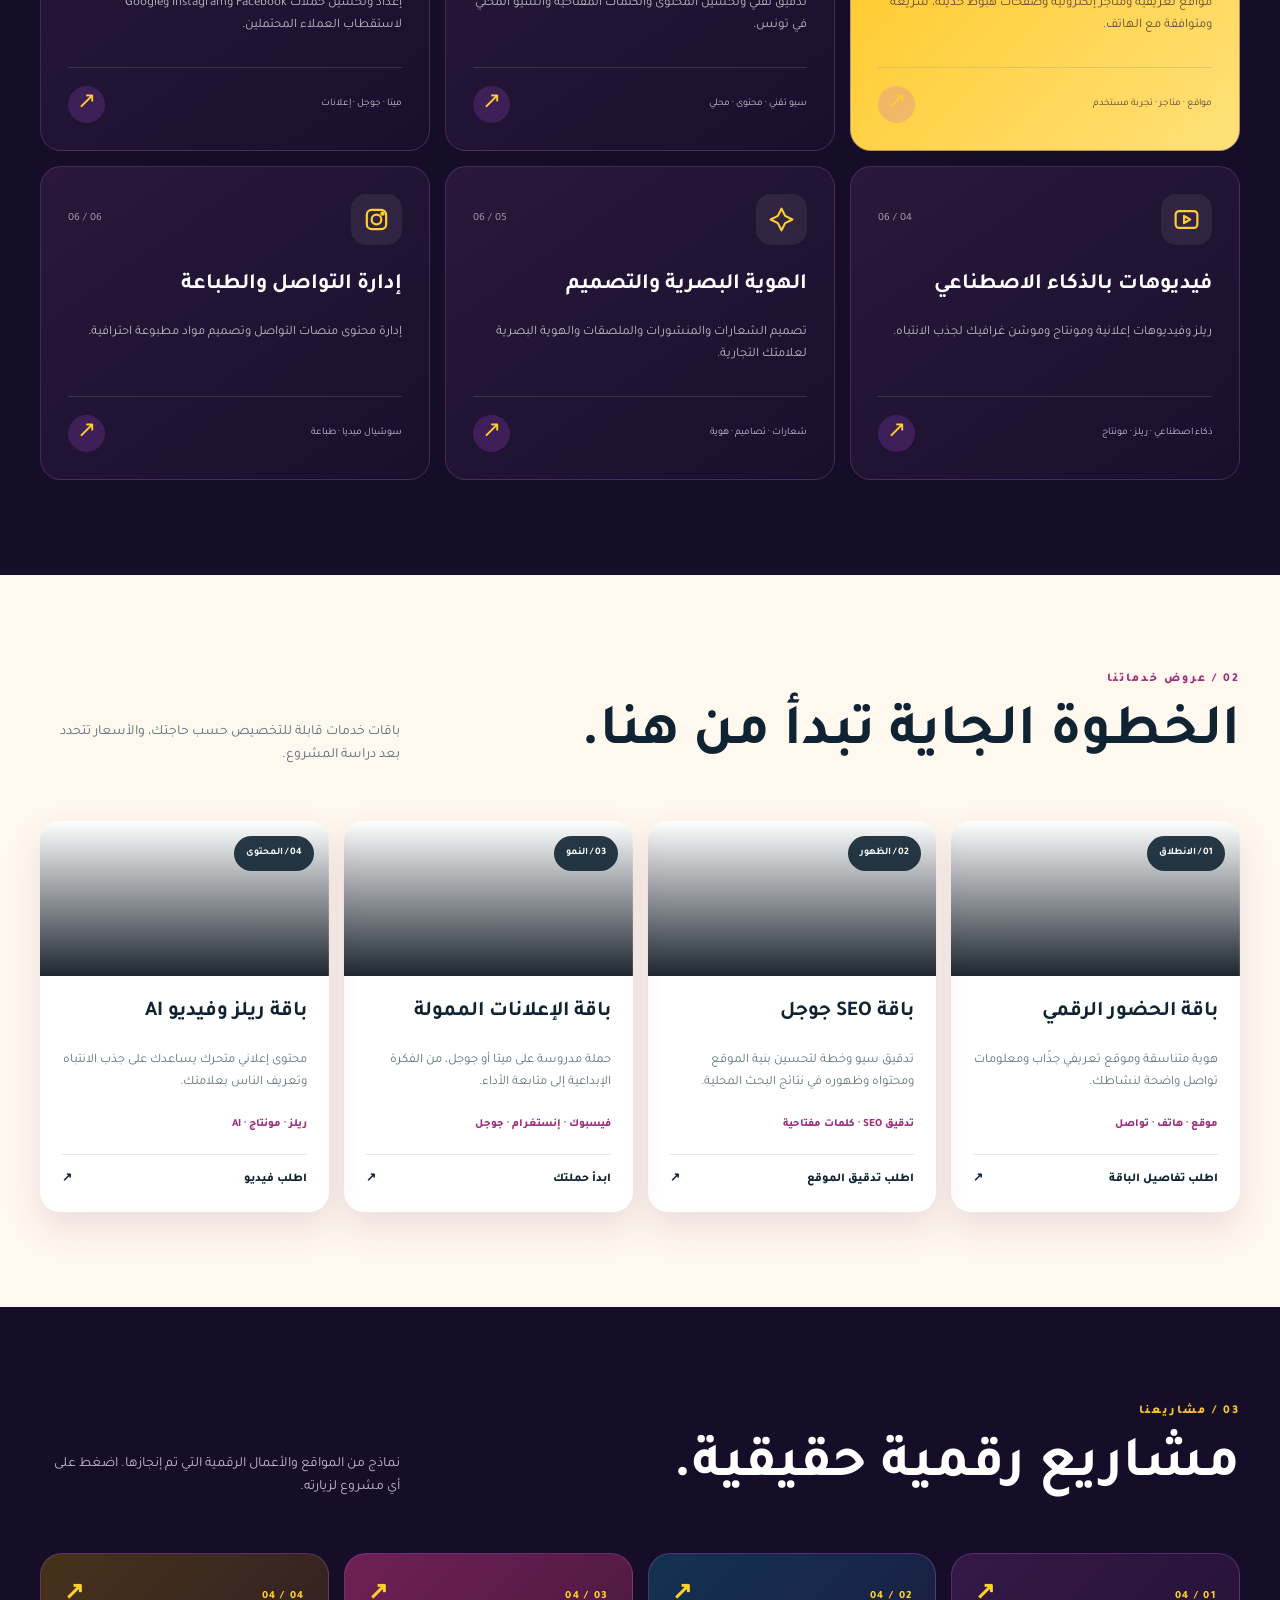
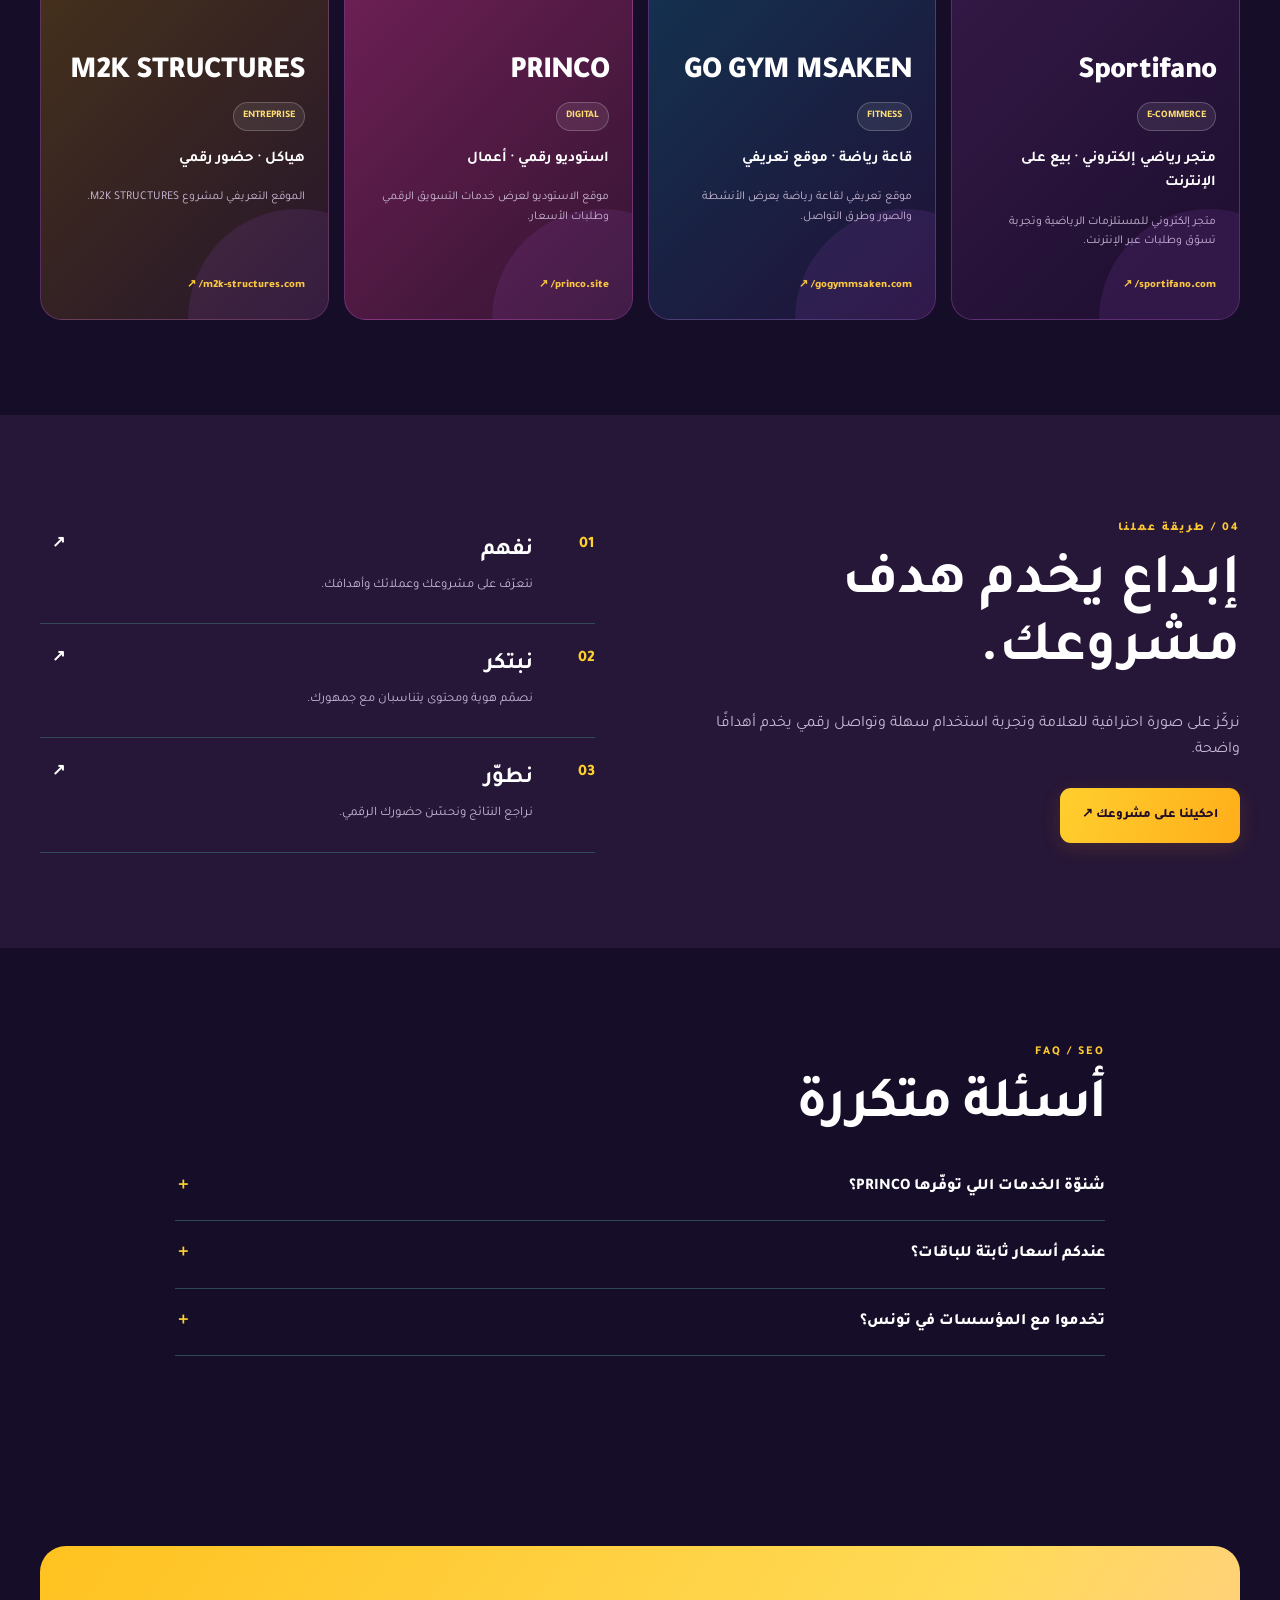
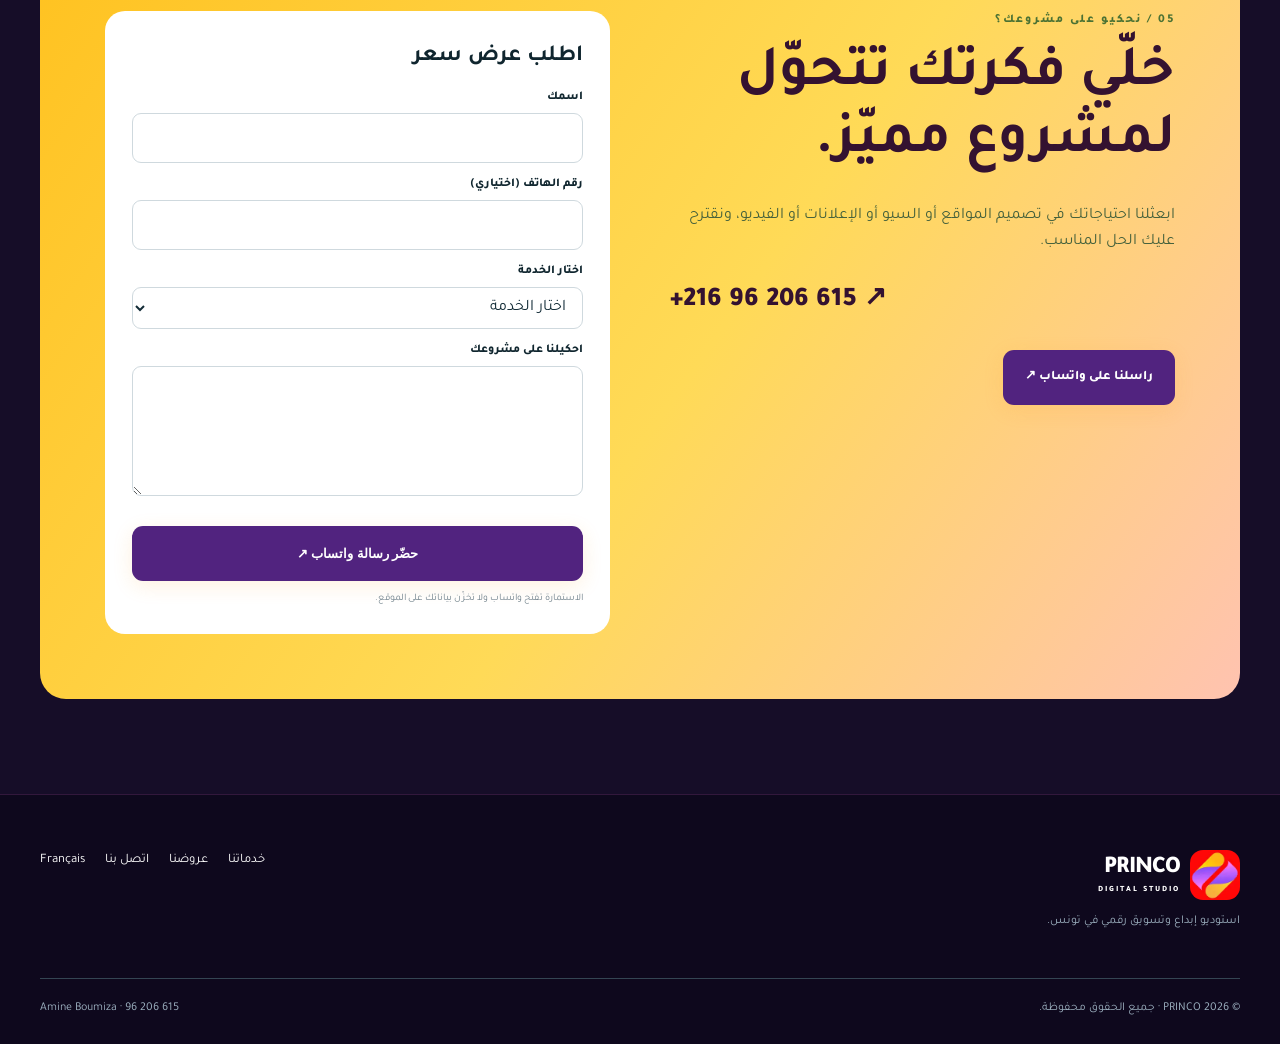
==== commit 3f27653f: "Apply original PRINCO logo, user cover, browser favicon and chatbot entry to ar/index.html" ====
--- a/ar/index.html
+++ b/ar/index.html
@@ -1 +1 @@
-<!doctype html><html lang="ar" dir="rtl"><head><meta charset="UTF-8"><meta name="viewport" content="width=device-width, initial-scale=1"><meta name="theme-color" content="#081522"><title>برينكو PRINCO | وكالة تسويق رقمي في تونس — تصميم مواقع، سيو، إعلانات وفيديوهات ذكاء اصطناعي</title><meta name="description" content="PRINCO وكالة تسويق رقمي في تونس: تصميم مواقع إلكترونية احترافية، تحسين الظهور في جوجل SEO، إعلانات فيسبوك وإنستغرام وجوجل، فيديوهات بالذكاء الاصطناعي وهوية بصرية. اطلب عرض سعر."><meta name="robots" content="index,follow,max-image-preview:large"><link rel="canonical" href="https://www.princo.site/ar/"><link rel="alternate" hreflang="fr-TN" href="https://www.princo.site/"><link rel="alternate" hreflang="ar-TN" href="https://www.princo.site/ar/"><link rel="alternate" hreflang="x-default" href="https://www.princo.site/"><meta property="og:type" content="website"><meta property="og:title" content="برينكو PRINCO | وكالة تسويق رقمي في تونس — تصميم مواقع، سيو، إعلانات وفيديوهات ذكاء اصطناعي"><meta property="og:description" content="PRINCO وكالة تسويق رقمي في تونس: تصميم مواقع إلكترونية احترافية، تحسين الظهور في جوجل SEO، إعلانات فيسبوك وإنستغرام وجوجل، فيديوهات بالذكاء الاصطناعي وهوية بصرية. اطلب عرض سعر."><meta property="og:url" content="https://www.princo.site/ar/"><meta property="og:image" content="https://www.princo.site/princo-logo.svg.jpg"><meta property="og:image:alt" content="PRINCO Digital Studio — Tunisie"><meta name="twitter:card" content="summary_large_image"><meta name="twitter:image" content="https://www.princo.site/princo-logo.svg.jpg"><link rel="icon" href="../favicon.svg" type="image/svg+xml"><link rel="preconnect" href="https://images.unsplash.com"><link rel="preconnect" href="https://fonts.googleapis.com"><link rel="preconnect" href="https://fonts.gstatic.com" crossorigin><link href="https://fonts.googleapis.com/css2?family=DM+Sans:wght@400;500;600;700;800&amp;family=Manrope:wght@400;600;700;800&amp;family=Tajawal:wght@400;500;600;700;800&amp;display=swap" rel="stylesheet"><link rel="stylesheet" href="../style.css"><script type="application/ld+json">{"@context": "https://schema.org", "@type": "ProfessionalService", "name": "PRINCO Digital Studio", "url": "https://www.princo.site/", "telephone": "+21696206615", "logo": "https://www.princo.site/favicon.svg", "image": "https://www.princo.site/princo-logo.svg.jpg", "sameAs": ["https://www.princo.site/"], "areaServed": {"@type": "Country", "name": "Tunisia"}, "description": "PRINCO وكالة تسويق رقمي في تونس: تصميم مواقع إلكترونية احترافية، تحسين الظهور في جوجل SEO، إعلانات فيسبوك وإنستغرام وجوجل، فيديوهات بالذكاء الاصطناعي وهوية بصرية. اطلب عرض سعر.", "availableLanguage": ["French", "Arabic"], "hasOfferCatalog": {"@type": "OfferCatalog", "name": "Services digitaux / خدمات رقمية", "itemListElement": [{"@type": "OfferCatalog", "name": "تصميم المواقع الإلكترونية"}, {"@type": "OfferCatalog", "name": "تحسين الظهور في جوجل SEO"}, {"@type": "OfferCatalog", "name": "إعلانات فيسبوك وجوجل"}, {"@type": "OfferCatalog", "name": "فيديوهات بالذكاء الاصطناعي"}, {"@type": "OfferCatalog", "name": "الهوية البصرية والتصميم"}, {"@type": "OfferCatalog", "name": "إدارة التواصل والطباعة"}]}}</script><script type="application/ld+json">{"@context": "https://schema.org", "@type": "FAQPage", "mainEntity": [{"@type": "Question", "name": "شنوّة الخدمات اللي توفّرها PRINCO؟", "acceptedAnswer": {"@type": "Answer", "text": "نقدّم تصميم المواقع وتحسين الظهور في جوجل والإعلانات الممولة وفيديوهات الذكاء الاصطناعي والتصميم وإدارة منصات التواصل."}}, {"@type": "Question", "name": "عندكم أسعار ثابتة للباقات؟", "acceptedAnswer": {"@type": "Answer", "text": "الخدمات تتحدّد حسب طبيعة المشروع واحتياجاته. تواصل معنا باش نعدّولك عرض سعر مناسب."}}, {"@type": "Question", "name": "تخدموا مع المؤسسات في تونس؟", "acceptedAnswer": {"@type": "Answer", "text": "نعم، نتعامل مع المؤسسات والعلامات التجارية اللي تحب تطوّر حضورها الرقمي في تونس."}}]}</script></head><body><header class="header" id="top"><div class="container header-inner"><a class="brand" href="#top" aria-label="PRINCO"><span class="brand-mark">P<span>✳</span></span><span class="brand-letter">PRINCO<small>DIGITAL STUDIO</small></span></a><button id="menuToggle" class="menu-toggle" aria-label="القائمة" aria-expanded="false" aria-controls="mainNav"><svg viewBox="0 0 24 24" width="24" height="24" fill="none" stroke="currentColor" stroke-width="2" stroke-linecap="round" aria-hidden="true"><path d="M4 7h16M4 12h16M4 17h16"/></svg></button><nav class="nav" id="mainNav"><a href="#services" class="">خدماتنا</a><a href="#offres" class="">عروضنا</a><a href="#portfolio" class="">أعمالنا</a><a href="#approche" class="">لماذا برينكو</a><a href="#contact" class="nav-last">اتصل بنا ↗</a><a class="lang-toggle" href="/" lang="fr" hreflang="fr-TN">Français ◉</a></nav></div></header><main><section class="hero container"><div class="hero-main reveal"><div class="eyebrow"><i class="signal"></i> استوديو تسويق رقمي مستقل · تونس</div><div class="hero-mini-label">أفكار مبتكرة. حضور رقمي مختلف.</div><h1>علامتك التجارية<br><span class="outline-word">تستحق أن</span> <em>تتميّز.</em></h1><p class="hero-desc">نصمّم مواقع عصرية، ونطوّر ظهورك في جوجل، ونبتكر إعلانات ومحتوى يجذب جمهورك ويخدم أهداف مشروعك.</p><div class="hero-btns"><a class="btn btn-accent" href="#contact">احكيلنا على مشروعك <span>↗</span></a><a class="btn btn-outline" href="#offres">اكتشف عروضنا <span>↘</span></a></div><div class="micro-stats"><div><strong>360°</strong><span>حلول إبداعية</span></div><div><strong>SEO</strong><span>ظهور أفضل على جوجل</span></div><div><strong>AI</strong><span>محتوى بالذكاء الاصطناعي</span></div></div></div><div class="hero-art reveal"><img src="https://images.unsplash.com/photo-1535223289827-42f1e9919769?auto=format&amp;fit=crop&amp;w=1000&amp;q=75" alt="Studio de création digitale, lumières et technologie" width="750" height="900" fetchpriority="high"><div class="hero-art-shade"></div><div class="art-sticker">PRINCO<br><small>CREATIVE LAB</small></div><div class="art-caption"><span class="dot"></span>من الفكرة إلى التأثير.</div><div class="corner-glyph">✳</div></div><div class="hero-scroll">SCROLL TO EXPLORE <span>↓</span></div></section><div class="ticker" aria-label="استراتيجية  •  تصميم  •  نتائج"><div class="ticker-inner">WEB DESIGN • SEO GOOGLE • META ADS • VIDÉO IA • BRANDING • CREATIVE STUDIO • WEB DESIGN • SEO GOOGLE • META ADS • VIDÉO IA • BRANDING • CREATIVE STUDIO • WEB DESIGN • SEO GOOGLE • META ADS • VIDÉO IA • BRANDING • CREATIVE STUDIO •</div></div><section class="section container" id="services"><div class="section-head reveal"><div><div class="section-kicker">01 / اختصاصاتنا</div><h2>وكالة واحدة، حلول رقمية متكاملة.</h2></div><p>من أول فكرة إلى الحملة الإعلانية، نساعدك على بناء حضور رقمي يعكس قيمة علامتك التجارية.</p></div><div class="services-grid"><article class="service-card reveal"><div class="service-top"><span class="service-symbol"><svg viewBox="0 0 24 24" fill="none" stroke="currentColor" stroke-width="1.8" stroke-linecap="round" stroke-linejoin="round" aria-hidden="true"><rect x="3" y="4" width="18" height="16" rx="3"/><path d="M3 9h18M7 6.5h.01M10 6.5h.01M9 15l2 2 4-4"/></svg></span><span class="service-count">01 / 06</span></div><h3>تصميم المواقع الإلكترونية</h3><p>مواقع تعريفية ومتاجر إلكترونية وصفحات هبوط حديثة، سريعة ومتوافقة مع الهاتف.</p><div class="service-foot"><span>مواقع · متاجر · تجربة مستخدم</span><a href="#contact" aria-label="تصميم المواقع الإلكترونية">↗</a></div></article><article class="service-card reveal"><div class="service-top"><span class="service-symbol"><svg viewBox="0 0 24 24" fill="none" stroke="currentColor" stroke-width="1.8" stroke-linecap="round" aria-hidden="true"><circle cx="10.5" cy="10.5" r="6.5"/><path d="m16 16 5 5"/></svg></span><span class="service-count">02 / 06</span></div><h3>تحسين الظهور في جوجل SEO</h3><p>تدقيق تقني وتحسين المحتوى والكلمات المفتاحية والسيو المحلي في تونس.</p><div class="service-foot"><span>سيو تقني · محتوى · محلي</span><a href="#contact" aria-label="تحسين الظهور في جوجل SEO">↗</a></div></article><article class="service-card reveal"><div class="service-top"><span class="service-symbol"><svg viewBox="0 0 24 24" fill="none" stroke="currentColor" stroke-width="1.8" stroke-linecap="round" stroke-linejoin="round" aria-hidden="true"><path d="m4 14 12-5 4-4-2 15-5-4-6 2-3-4z"/><path d="m7 18 2 3"/></svg></span><span class="service-count">03 / 06</span></div><h3>إعلانات فيسبوك وجوجل</h3><p>إعداد وتحسين حملات Facebook وInstagram وGoogle لاستقطاب العملاء المحتملين.</p><div class="service-foot"><span>ميتا · جوجل · إعلانات</span><a href="#contact" aria-label="إعلانات فيسبوك وجوجل">↗</a></div></article><article class="service-card reveal"><div class="service-top"><span class="service-symbol"><svg viewBox="0 0 24 24" fill="none" stroke="currentColor" stroke-width="1.8" stroke-linecap="round" stroke-linejoin="round" aria-hidden="true"><rect x="3" y="5" width="18" height="14" rx="3"/><path d="m10 9 5 3-5 3z"/></svg></span><span class="service-count">04 / 06</span></div><h3>فيديوهات بالذكاء الاصطناعي</h3><p>ريلز وفيديوهات إعلانية ومونتاج وموشن غرافيك لجذب الانتباه.</p><div class="service-foot"><span>ذكاء اصطناعي · ريلز · مونتاج</span><a href="#contact" aria-label="فيديوهات بالذكاء الاصطناعي">↗</a></div></article><article class="service-card reveal"><div class="service-top"><span class="service-symbol"><svg viewBox="0 0 24 24" fill="none" stroke="currentColor" stroke-width="1.8" stroke-linecap="round" stroke-linejoin="round" aria-hidden="true"><path d="m12 3 3 6 6 3-6 3-3 6-3-6-6-3 6-3 3-6z"/></svg></span><span class="service-count">05 / 06</span></div><h3>الهوية البصرية والتصميم</h3><p>تصميم الشعارات والمنشورات والملصقات والهوية البصرية لعلامتك التجارية.</p><div class="service-foot"><span>شعارات · تصاميم · هوية</span><a href="#contact" aria-label="الهوية البصرية والتصميم">↗</a></div></article><article class="service-card reveal"><div class="service-top"><span class="service-symbol"><svg viewBox="0 0 24 24" fill="none" stroke="currentColor" stroke-width="1.8" stroke-linecap="round" stroke-linejoin="round" aria-hidden="true"><rect x="4" y="4" width="16" height="16" rx="4"/><circle cx="12" cy="12" r="4"/><circle cx="17" cy="7" r="1" fill="currentColor"/></svg></span><span class="service-count">06 / 06</span></div><h3>إدارة التواصل والطباعة</h3><p>إدارة محتوى منصات التواصل وتصميم مواد مطبوعة احترافية.</p><div class="service-foot"><span>سوشيال ميديا · طباعة</span><a href="#contact" aria-label="إدارة التواصل والطباعة">↗</a></div></article></div></section><section class="section offers-block" id="offres"><div class="container"><div class="section-head reveal"><div><div class="section-kicker">02 / عروض خدماتنا</div><h2>الخطوة الجاية تبدأ من هنا.</h2></div><p>باقات خدمات قابلة للتخصيص حسب حاجتك، والأسعار تتحدد بعد دراسة المشروع.</p></div><div class="offers-grid"><article class="offer-card reveal"><div class="offer-image" style="background-image:linear-gradient(180deg,transparent,#07111be8),url(https://images.unsplash.com/photo-1460925895917-afdab827c52f?auto=format&amp;fit=crop&amp;w=750&amp;q=75)"><span class="offer-num">01 / الانطلاق</span></div><div class="offer-body"><h3>باقة الحضور الرقمي</h3><p>هوية متناسقة وموقع تعريفي جذّاب ومعلومات تواصل واضحة لنشاطك.</p><div class="offer-chip">موقع · هاتف · تواصل</div><a href="https://wa.me/21696206615?text=%D8%A7%D9%84%D8%B3%D9%84%D8%A7%D9%85%20%D8%B9%D9%84%D9%8A%D9%83%D9%85%20PRINCO%D8%8C%20%D9%86%D8%AD%D8%A8%20%D8%B9%D8%B1%D8%B6%20%D8%B3%D8%B9%D8%B1%20%D8%A8%D8%AE%D8%B5%D9%88%D8%B5%3A%20%D8%A8%D8%A7%D9%82%D8%A9%20%D8%A7%D9%84%D8%AD%D8%B6%D9%88%D8%B1%20%D8%A7%D9%84%D8%B1%D9%82%D9%85%D9%8A" target="_blank" rel="noopener noreferrer">اطلب تفاصيل الباقة <span>↗</span></a></div></article><article class="offer-card reveal"><div class="offer-image" style="background-image:linear-gradient(180deg,transparent,#07111be8),url(https://images.unsplash.com/photo-1551288049-bebda4e38f71?auto=format&amp;fit=crop&amp;w=750&amp;q=75)"><span class="offer-num">02 / الظهور</span></div><div class="offer-body"><h3>باقة SEO جوجل</h3><p>تدقيق سيو وخطة لتحسين بنية الموقع ومحتواه وظهوره في نتائج البحث المحلية.</p><div class="offer-chip">تدقيق SEO · كلمات مفتاحية</div><a href="https://wa.me/21696206615?text=%D8%A7%D9%84%D8%B3%D9%84%D8%A7%D9%85%20%D8%B9%D9%84%D9%8A%D9%83%D9%85%20PRINCO%D8%8C%20%D9%86%D8%AD%D8%A8%20%D8%B9%D8%B1%D8%B6%20%D8%B3%D8%B9%D8%B1%20%D8%A8%D8%AE%D8%B5%D9%88%D8%B5%3A%20%D8%A8%D8%A7%D9%82%D8%A9%20SEO%20%D8%AC%D9%88%D8%AC%D9%84" target="_blank" rel="noopener noreferrer">اطلب تدقيق الموقع <span>↗</span></a></div></article><article class="offer-card reveal"><div class="offer-image" style="background-image:linear-gradient(180deg,transparent,#07111be8),url(https://images.unsplash.com/photo-1557838923-2985c318be48?auto=format&amp;fit=crop&amp;w=750&amp;q=75)"><span class="offer-num">03 / النمو</span></div><div class="offer-body"><h3>باقة الإعلانات الممولة</h3><p>حملة مدروسة على ميتا أو جوجل، من الفكرة الإبداعية إلى متابعة الأداء.</p><div class="offer-chip">فيسبوك · إنستغرام · جوجل</div><a href="https://wa.me/21696206615?text=%D8%A7%D9%84%D8%B3%D9%84%D8%A7%D9%85%20%D8%B9%D9%84%D9%8A%D9%83%D9%85%20PRINCO%D8%8C%20%D9%86%D8%AD%D8%A8%20%D8%B9%D8%B1%D8%B6%20%D8%B3%D8%B9%D8%B1%20%D8%A8%D8%AE%D8%B5%D9%88%D8%B5%3A%20%D8%A8%D8%A7%D9%82%D8%A9%20%D8%A7%D9%84%D8%A5%D8%B9%D9%84%D8%A7%D9%86%D8%A7%D8%AA%20%D8%A7%D9%84%D9%85%D9%85%D9%88%D9%84%D8%A9" target="_blank" rel="noopener noreferrer">ابدأ حملتك <span>↗</span></a></div></article><article class="offer-card reveal"><div class="offer-image" style="background-image:linear-gradient(180deg,transparent,#07111be8),url(https://images.unsplash.com/photo-1536240478700-b869070f9279?auto=format&amp;fit=crop&amp;w=750&amp;q=75)"><span class="offer-num">04 / المحتوى</span></div><div class="offer-body"><h3>باقة ريلز وفيديو AI</h3><p>محتوى إعلاني متحرك يساعدك على جذب الانتباه وتعريف الناس بعلامتك.</p><div class="offer-chip">ريلز · مونتاج · AI</div><a href="https://wa.me/21696206615?text=%D8%A7%D9%84%D8%B3%D9%84%D8%A7%D9%85%20%D8%B9%D9%84%D9%8A%D9%83%D9%85%20PRINCO%D8%8C%20%D9%86%D8%AD%D8%A8%20%D8%B9%D8%B1%D8%B6%20%D8%B3%D8%B9%D8%B1%20%D8%A8%D8%AE%D8%B5%D9%88%D8%B5%3A%20%D8%A8%D8%A7%D9%82%D8%A9%20%D8%B1%D9%8A%D9%84%D8%B2%20%D9%88%D9%81%D9%8A%D8%AF%D9%8A%D9%88%20AI" target="_blank" rel="noopener noreferrer">اطلب فيديو <span>↗</span></a></div></article></div></div></section><section class="section container projects-section" id="portfolio"><div class="section-head reveal"><div><div class="section-kicker">03 / مشاريعنا</div><h2>مشاريع رقمية حقيقية.</h2></div><p>نماذج من المواقع والأعمال الرقمية التي تم إنجازها. اضغط على أي مشروع لزيارته.</p></div><div class="project-grid"><a class="project-card reveal" href="https://sportifano.com/" target="_blank" rel="noopener noreferrer" aria-label="زيارة Sportifano"><span class="project-top"><span class="project-index">01 / 04</span><span class="project-arrow" aria-hidden="true">↗</span></span><div class="project-brand">Sportifano</div><span class="project-tag">E-COMMERCE</span><h3>متجر رياضي إلكتروني · بيع على الإنترنت</h3><p>متجر إلكتروني للمستلزمات الرياضية وتجربة تسوّق وطلبات عبر الإنترنت.</p><span class="project-url">sportifano.com/ ↗</span></a><a class="project-card reveal" href="https://gogymmsaken.com/" target="_blank" rel="noopener noreferrer" aria-label="زيارة GO GYM MSAKEN"><span class="project-top"><span class="project-index">02 / 04</span><span class="project-arrow" aria-hidden="true">↗</span></span><div class="project-brand">GO GYM MSAKEN</div><span class="project-tag">FITNESS</span><h3>قاعة رياضة · موقع تعريفي</h3><p>موقع تعريفي لقاعة رياضة يعرض الأنشطة والصور وطرق التواصل.</p><span class="project-url">gogymmsaken.com/ ↗</span></a><a class="project-card reveal" href="https://princo.site/" target="_blank" rel="noopener noreferrer" aria-label="زيارة PRINCO"><span class="project-top"><span class="project-index">03 / 04</span><span class="project-arrow" aria-hidden="true">↗</span></span><div class="project-brand">PRINCO</div><span class="project-tag">DIGITAL</span><h3>استوديو رقمي · أعمال</h3><p>موقع الاستوديو لعرض خدمات التسويق الرقمي وطلبات الأسعار.</p><span class="project-url">princo.site/ ↗</span></a><a class="project-card reveal" href="https://m2k-structures.com/" target="_blank" rel="noopener noreferrer" aria-label="زيارة M2K STRUCTURES"><span class="project-top"><span class="project-index">04 / 04</span><span class="project-arrow" aria-hidden="true">↗</span></span><div class="project-brand">M2K STRUCTURES</div><span class="project-tag">ENTREPRISE</span><h3>هياكل · حضور رقمي</h3><p>الموقع التعريفي لمشروع M2K STRUCTURES.</p><span class="project-url">m2k-structures.com/ ↗</span></a></div></section><section class="section approach" id="approche"><div class="container approach-layout"><div class="approach-text reveal"><div class="section-kicker">04 / طريقة عملنا</div><h2>إبداع يخدم هدف مشروعك.</h2><p>نركّز على صورة احترافية للعلامة وتجربة استخدام سهلة وتواصل رقمي يخدم أهدافًا واضحة.</p><a class="btn btn-accent" href="#contact">احكيلنا على مشروعك ↗</a></div><div class="steps"><div class="step reveal"><span>01</span><div><h3>نفهم</h3><p>نتعرّف على مشروعك وعملائك وأهدافك.</p></div><b>↗</b></div><div class="step reveal"><span>02</span><div><h3>نبتكر</h3><p>نصمّم هوية ومحتوى يتناسبان مع جمهورك.</p></div><b>↗</b></div><div class="step reveal"><span>03</span><div><h3>نطوّر</h3><p>نراجع النتائج ونحسّن حضورك الرقمي.</p></div><b>↗</b></div></div></div></section><section class="section container faq" id="faq"><div class="section-kicker">FAQ / SEO</div><h2>أسئلة متكررة</h2><details><summary>شنوّة الخدمات اللي توفّرها PRINCO؟<span>＋</span></summary><p>نقدّم تصميم المواقع وتحسين الظهور في جوجل والإعلانات الممولة وفيديوهات الذكاء الاصطناعي والتصميم وإدارة منصات التواصل.</p></details><details><summary>عندكم أسعار ثابتة للباقات؟<span>＋</span></summary><p>الخدمات تتحدّد حسب طبيعة المشروع واحتياجاته. تواصل معنا باش نعدّولك عرض سعر مناسب.</p></details><details><summary>تخدموا مع المؤسسات في تونس؟<span>＋</span></summary><p>نعم، نتعامل مع المؤسسات والعلامات التجارية اللي تحب تطوّر حضورها الرقمي في تونس.</p></details></section><section class="section container contact" id="contact"><div class="contact-layout"><div class="contact-copy reveal"><div class="section-kicker">05 / نحكيو على مشروعك؟</div><h2>خلّي فكرتك تتحوّل لمشروع مميّز.</h2><p>ابعثلنا احتياجاتك في تصميم المواقع أو السيو أو الإعلانات أو الفيديو، ونقترح عليك الحل المناسب.</p><a class="phone" href="tel:+21696206615" dir="ltr">+216 96 206 615 ↗</a><a class="btn btn-accent" href="https://wa.me/21696206615" target="_blank" rel="noopener noreferrer">راسلنا على واتساب ↗</a></div><form id="contactForm" class="contact-form reveal"><h3>اطلب عرض سعر</h3><label for="clientName">اسمك</label><input id="clientName" name="name" required maxlength="100"><label for="clientPhone">رقم الهاتف (اختياري)</label><input id="clientPhone" name="phone" type="tel" maxlength="25"><label for="clientService">اختار الخدمة</label><select id="clientService" name="service" required><option value="">اختار الخدمة</option><option>تصميم المواقع الإلكترونية</option><option>تحسين الظهور في جوجل SEO</option><option>إعلانات فيسبوك وجوجل</option><option>فيديوهات بالذكاء الاصطناعي</option><option>الهوية البصرية والتصميم</option><option>إدارة التواصل والطباعة</option></select><label for="clientMessage">احكيلنا على مشروعك</label><textarea id="clientMessage" name="message" rows="4" maxlength="1800" required></textarea><button class="btn btn-accent submit" type="submit">حضّر رسالة واتساب ↗</button><small>الاستمارة تفتح واتساب ولا تخزّن بياناتك على الموقع.</small></form></div></section></main><footer><div class="container footer-top"><div><a class="brand" href="#top"><span class="brand-mark">P<span>✳</span></span><span class="brand-letter">PRINCO<small>DIGITAL STUDIO</small></span></a><p>استوديو إبداع وتسويق رقمي في تونس.</p></div><div class="footer-links"><a href="#services">خدماتنا</a><a href="#offres">عروضنا</a><a href="#contact">اتصل بنا</a><a href="/">Français</a></div></div><div class="container footer-bottom"><span>© 2026 PRINCO · جميع الحقوق محفوظة.</span><span>Amine Boumiza · <a href="tel:+21696206615">96 206 615</a></span></div></footer><a class="wa-floating" aria-label="WhatsApp PRINCO" href="https://wa.me/21696206615" target="_blank" rel="noopener noreferrer"><svg viewBox="0 0 24 24" width="28" height="28" fill="none" stroke="currentColor" stroke-width="1.7" stroke-linecap="round" stroke-linejoin="round" aria-hidden="true"><path d="M20 11.7a8 8 0 0 1-11.7 7.1L3 21l2.2-5.3A8 8 0 1 1 20 11.7Z"/><path d="M8.2 8.4c.4 3.3 3.1 6 6.5 6.4l1.5-1.4 1.5 1-.3 2.1C11 18.1 5.9 13 7.5 6.6l2-.3 1.1 1.6z"/></svg></a><script src="../script.js" defer></script><script src="../chatbot.js" defer></script></body></html>+<!doctype html><html lang="ar" dir="rtl"><head><meta charset="UTF-8"><meta name="viewport" content="width=device-width, initial-scale=1"><meta name="theme-color" content="#081522"><title>برينكو PRINCO | وكالة تسويق رقمي في تونس — تصميم مواقع، سيو، إعلانات وفيديوهات ذكاء اصطناعي</title><meta name="description" content="PRINCO وكالة تسويق رقمي في تونس: تصميم مواقع إلكترونية احترافية، تحسين الظهور في جوجل SEO، إعلانات فيسبوك وإنستغرام وجوجل، فيديوهات بالذكاء الاصطناعي وهوية بصرية. اطلب عرض سعر."><meta name="robots" content="index,follow,max-image-preview:large"><link rel="canonical" href="https://www.princo.site/ar/"><link rel="alternate" hreflang="fr-TN" href="https://www.princo.site/"><link rel="alternate" hreflang="ar-TN" href="https://www.princo.site/ar/"><link rel="alternate" hreflang="x-default" href="https://www.princo.site/"><meta property="og:type" content="website"><meta property="og:title" content="برينكو PRINCO | وكالة تسويق رقمي في تونس — تصميم مواقع، سيو، إعلانات وفيديوهات ذكاء اصطناعي"><meta property="og:description" content="PRINCO وكالة تسويق رقمي في تونس: تصميم مواقع إلكترونية احترافية، تحسين الظهور في جوجل SEO، إعلانات فيسبوك وإنستغرام وجوجل، فيديوهات بالذكاء الاصطناعي وهوية بصرية. اطلب عرض سعر."><meta property="og:url" content="https://www.princo.site/ar/"><meta property="og:image" content="https://www.princo.site/assets/princo-cover-portrait.webp"><meta property="og:image:alt" content="PRINCO Digital Studio — Tunisie"><meta name="twitter:card" content="summary_large_image"><meta name="twitter:image" content="https://www.princo.site/assets/princo-cover-portrait.webp"><link rel="icon" href="../assets/princo-favicon.png" sizes="48x48" type="image/png"><link rel="shortcut icon" href="../assets/princo-favicon.png"><link rel="preconnect" href="https://images.unsplash.com"><link rel="preconnect" href="https://fonts.googleapis.com"><link rel="preconnect" href="https://fonts.gstatic.com" crossorigin><link href="https://fonts.googleapis.com/css2?family=DM+Sans:wght@400;500;600;700;800&amp;family=Manrope:wght@400;600;700;800&amp;family=Tajawal:wght@400;500;600;700;800&amp;display=swap" rel="stylesheet"><link rel="stylesheet" href="../style.css"><link rel="stylesheet" href="../chatbot.css"><script type="application/ld+json">{"@context": "https://schema.org", "@type": "ProfessionalService", "name": "PRINCO Digital Studio", "url": "https://www.princo.site/", "telephone": "+21696206615", "logo": "https://www.princo.site/assets/princo-favicon.png", "image": "https://www.princo.site/assets/princo-cover-portrait.webp", "sameAs": ["https://www.princo.site/"], "areaServed": {"@type": "Country", "name": "Tunisia"}, "description": "PRINCO وكالة تسويق رقمي في تونس: تصميم مواقع إلكترونية احترافية، تحسين الظهور في جوجل SEO، إعلانات فيسبوك وإنستغرام وجوجل، فيديوهات بالذكاء الاصطناعي وهوية بصرية. اطلب عرض سعر.", "availableLanguage": ["French", "Arabic", "English"], "hasOfferCatalog": {"@type": "OfferCatalog", "name": "Services digitaux / خدمات رقمية", "itemListElement": [{"@type": "OfferCatalog", "name": "تصميم المواقع الإلكترونية"}, {"@type": "OfferCatalog", "name": "تحسين الظهور في جوجل SEO"}, {"@type": "OfferCatalog", "name": "إعلانات فيسبوك وجوجل"}, {"@type": "OfferCatalog", "name": "فيديوهات بالذكاء الاصطناعي"}, {"@type": "OfferCatalog", "name": "الهوية البصرية والتصميم"}, {"@type": "OfferCatalog", "name": "إدارة التواصل والطباعة"}]}}</script><script type="application/ld+json">{"@context": "https://schema.org", "@type": "FAQPage", "mainEntity": [{"@type": "Question", "name": "شنوّة الخدمات اللي توفّرها PRINCO؟", "acceptedAnswer": {"@type": "Answer", "text": "نقدّم تصميم المواقع وتحسين الظهور في جوجل والإعلانات الممولة وفيديوهات الذكاء الاصطناعي والتصميم وإدارة منصات التواصل."}}, {"@type": "Question", "name": "عندكم أسعار ثابتة للباقات؟", "acceptedAnswer": {"@type": "Answer", "text": "الخدمات تتحدّد حسب طبيعة المشروع واحتياجاته. تواصل معنا باش نعدّولك عرض سعر مناسب."}}, {"@type": "Question", "name": "تخدموا مع المؤسسات في تونس؟", "acceptedAnswer": {"@type": "Answer", "text": "نعم، نتعامل مع المؤسسات والعلامات التجارية اللي تحب تطوّر حضورها الرقمي في تونس."}}]}</script></head><body><header class="header" id="top"><div class="container header-inner"><a class="brand" href="#top" aria-label="PRINCO"><span class="brand-mark"><img src="../assets/princo-original-logo.webp" alt="" width="50" height="50"></span><span class="brand-letter">PRINCO<small>DIGITAL STUDIO</small></span></a><button id="menuToggle" class="menu-toggle" aria-label="القائمة" aria-expanded="false" aria-controls="mainNav"><svg viewBox="0 0 24 24" width="24" height="24" fill="none" stroke="currentColor" stroke-width="2" stroke-linecap="round" aria-hidden="true"><path d="M4 7h16M4 12h16M4 17h16"/></svg></button><nav class="nav" id="mainNav"><a href="#services" class="">خدماتنا</a><a href="#offres" class="">عروضنا</a><a href="#portfolio" class="">أعمالنا</a><a href="#approche" class="">لماذا برينكو</a><a href="#contact" class="nav-last">اتصل بنا ↗</a><a class="lang-toggle" href="/" lang="fr" hreflang="fr-TN">Français ◉</a></nav></div></header><main><section class="hero container"><div class="hero-main reveal"><div class="eyebrow"><i class="signal"></i> وكالة تسويق رقمي في تونس · مواقع · SEO · إشهار</div><div class="hero-mini-label">أفكار مبتكرة. حضور رقمي مختلف.</div><h1>علامتك التجارية<br><span class="outline-word">تستحق أن</span> <em>تتميّز.</em></h1><p class="hero-desc">نصمّم مواقع عصرية، ونطوّر ظهورك في جوجل، ونبتكر إعلانات ومحتوى يجذب جمهورك ويخدم أهداف مشروعك.</p><div class="hero-btns"><a class="btn btn-accent" href="#contact">احكيلنا على مشروعك <span>↗</span></a><a class="btn btn-outline" href="#offres">اكتشف عروضنا <span>↘</span></a></div><div class="micro-stats"><div><strong>360°</strong><span>حلول إبداعية</span></div><div><strong>SEO</strong><span>ظهور أفضل على جوجل</span></div><div><strong>AI</strong><span>محتوى بالذكاء الاصطناعي</span></div></div></div><div class="hero-art reveal"><img src="../assets/princo-cover-portrait.webp" alt="تصميم وتسويق رقمي PRINCO" width="750" height="900" fetchpriority="high"><div class="hero-art-shade"></div><div class="art-sticker">PRINCO<br><small>CREATIVE LAB</small></div><div class="art-caption"><span class="dot"></span>من الفكرة إلى التأثير.</div><div class="corner-glyph">✳</div></div><div class="hero-scroll">SCROLL TO EXPLORE <span>↓</span></div></section><div class="ticker" aria-label="استراتيجية  •  تصميم  •  نتائج"><div class="ticker-inner">WEB DESIGN • SEO GOOGLE • META ADS • VIDÉO IA • BRANDING • CREATIVE STUDIO • WEB DESIGN • SEO GOOGLE • META ADS • VIDÉO IA • BRANDING • CREATIVE STUDIO • WEB DESIGN • SEO GOOGLE • META ADS • VIDÉO IA • BRANDING • CREATIVE STUDIO •</div></div><section class="princo-assistant-feature container" aria-label="مساعد PRINCO"><div class="princo-assistant-banner"><div><small>PRINCO DIGITAL ASSISTANT · 4 LANGUES</small><h2>اسألنا على مشروعك، الأسعار والإشهار</h2><p>بالتونسي، بالعربي، بالفرنسية والإنجليزية. نحضّرولك طلب على WhatsApp.</p></div><button type="button" data-open-princo-chat>احكي مع مساعد PRINCO ↗</button></div></section><section class="section container" id="services"><div class="section-head reveal"><div><div class="section-kicker">01 / اختصاصاتنا</div><h2>وكالة واحدة، حلول رقمية متكاملة.</h2></div><p>من أول فكرة إلى الحملة الإعلانية، نساعدك على بناء حضور رقمي يعكس قيمة علامتك التجارية.</p></div><div class="services-grid"><article class="service-card reveal"><div class="service-top"><span class="service-symbol"><svg viewBox="0 0 24 24" fill="none" stroke="currentColor" stroke-width="1.8" stroke-linecap="round" stroke-linejoin="round" aria-hidden="true"><rect x="3" y="4" width="18" height="16" rx="3"/><path d="M3 9h18M7 6.5h.01M10 6.5h.01M9 15l2 2 4-4"/></svg></span><span class="service-count">01 / 06</span></div><h3>تصميم المواقع الإلكترونية</h3><p>مواقع تعريفية ومتاجر إلكترونية وصفحات هبوط حديثة، سريعة ومتوافقة مع الهاتف.</p><div class="service-foot"><span>مواقع · متاجر · تجربة مستخدم</span><a href="#contact" aria-label="تصميم المواقع الإلكترونية">↗</a></div></article><article class="service-card reveal"><div class="service-top"><span class="service-symbol"><svg viewBox="0 0 24 24" fill="none" stroke="currentColor" stroke-width="1.8" stroke-linecap="round" aria-hidden="true"><circle cx="10.5" cy="10.5" r="6.5"/><path d="m16 16 5 5"/></svg></span><span class="service-count">02 / 06</span></div><h3>تحسين الظهور في جوجل SEO</h3><p>تدقيق تقني وتحسين المحتوى والكلمات المفتاحية والسيو المحلي في تونس.</p><div class="service-foot"><span>سيو تقني · محتوى · محلي</span><a href="#contact" aria-label="تحسين الظهور في جوجل SEO">↗</a></div></article><article class="service-card reveal"><div class="service-top"><span class="service-symbol"><svg viewBox="0 0 24 24" fill="none" stroke="currentColor" stroke-width="1.8" stroke-linecap="round" stroke-linejoin="round" aria-hidden="true"><path d="m4 14 12-5 4-4-2 15-5-4-6 2-3-4z"/><path d="m7 18 2 3"/></svg></span><span class="service-count">03 / 06</span></div><h3>إعلانات فيسبوك وجوجل</h3><p>إعداد وتحسين حملات Facebook وInstagram وGoogle لاستقطاب العملاء المحتملين.</p><div class="service-foot"><span>ميتا · جوجل · إعلانات</span><a href="#contact" aria-label="إعلانات فيسبوك وجوجل">↗</a></div></article><article class="service-card reveal"><div class="service-top"><span class="service-symbol"><svg viewBox="0 0 24 24" fill="none" stroke="currentColor" stroke-width="1.8" stroke-linecap="round" stroke-linejoin="round" aria-hidden="true"><rect x="3" y="5" width="18" height="14" rx="3"/><path d="m10 9 5 3-5 3z"/></svg></span><span class="service-count">04 / 06</span></div><h3>فيديوهات بالذكاء الاصطناعي</h3><p>ريلز وفيديوهات إعلانية ومونتاج وموشن غرافيك لجذب الانتباه.</p><div class="service-foot"><span>ذكاء اصطناعي · ريلز · مونتاج</span><a href="#contact" aria-label="فيديوهات بالذكاء الاصطناعي">↗</a></div></article><article class="service-card reveal"><div class="service-top"><span class="service-symbol"><svg viewBox="0 0 24 24" fill="none" stroke="currentColor" stroke-width="1.8" stroke-linecap="round" stroke-linejoin="round" aria-hidden="true"><path d="m12 3 3 6 6 3-6 3-3 6-3-6-6-3 6-3 3-6z"/></svg></span><span class="service-count">05 / 06</span></div><h3>الهوية البصرية والتصميم</h3><p>تصميم الشعارات والمنشورات والملصقات والهوية البصرية لعلامتك التجارية.</p><div class="service-foot"><span>شعارات · تصاميم · هوية</span><a href="#contact" aria-label="الهوية البصرية والتصميم">↗</a></div></article><article class="service-card reveal"><div class="service-top"><span class="service-symbol"><svg viewBox="0 0 24 24" fill="none" stroke="currentColor" stroke-width="1.8" stroke-linecap="round" stroke-linejoin="round" aria-hidden="true"><rect x="4" y="4" width="16" height="16" rx="4"/><circle cx="12" cy="12" r="4"/><circle cx="17" cy="7" r="1" fill="currentColor"/></svg></span><span class="service-count">06 / 06</span></div><h3>إدارة التواصل والطباعة</h3><p>إدارة محتوى منصات التواصل وتصميم مواد مطبوعة احترافية.</p><div class="service-foot"><span>سوشيال ميديا · طباعة</span><a href="#contact" aria-label="إدارة التواصل والطباعة">↗</a></div></article></div></section><section class="section offers-block" id="offres"><div class="container"><div class="section-head reveal"><div><div class="section-kicker">02 / عروض خدماتنا</div><h2>الخطوة الجاية تبدأ من هنا.</h2></div><p>باقات خدمات قابلة للتخصيص حسب حاجتك، والأسعار تتحدد بعد دراسة المشروع.</p></div><div class="offers-grid"><article class="offer-card reveal"><div class="offer-image" style="background-image:linear-gradient(180deg,transparent,#07111be8),url(https://images.unsplash.com/photo-1460925895917-afdab827c52f?auto=format&amp;fit=crop&amp;w=750&amp;q=75)"><span class="offer-num">01 / الانطلاق</span></div><div class="offer-body"><h3>باقة الحضور الرقمي</h3><p>هوية متناسقة وموقع تعريفي جذّاب ومعلومات تواصل واضحة لنشاطك.</p><div class="offer-chip">موقع · هاتف · تواصل</div><a href="https://wa.me/21696206615?text=%D8%A7%D9%84%D8%B3%D9%84%D8%A7%D9%85%20%D8%B9%D9%84%D9%8A%D9%83%D9%85%20PRINCO%D8%8C%20%D9%86%D8%AD%D8%A8%20%D8%B9%D8%B1%D8%B6%20%D8%B3%D8%B9%D8%B1%20%D8%A8%D8%AE%D8%B5%D9%88%D8%B5%3A%20%D8%A8%D8%A7%D9%82%D8%A9%20%D8%A7%D9%84%D8%AD%D8%B6%D9%88%D8%B1%20%D8%A7%D9%84%D8%B1%D9%82%D9%85%D9%8A" target="_blank" rel="noopener noreferrer">اطلب تفاصيل الباقة <span>↗</span></a></div></article><article class="offer-card reveal"><div class="offer-image" style="background-image:linear-gradient(180deg,transparent,#07111be8),url(https://images.unsplash.com/photo-1551288049-bebda4e38f71?auto=format&amp;fit=crop&amp;w=750&amp;q=75)"><span class="offer-num">02 / الظهور</span></div><div class="offer-body"><h3>باقة SEO جوجل</h3><p>تدقيق سيو وخطة لتحسين بنية الموقع ومحتواه وظهوره في نتائج البحث المحلية.</p><div class="offer-chip">تدقيق SEO · كلمات مفتاحية</div><a href="https://wa.me/21696206615?text=%D8%A7%D9%84%D8%B3%D9%84%D8%A7%D9%85%20%D8%B9%D9%84%D9%8A%D9%83%D9%85%20PRINCO%D8%8C%20%D9%86%D8%AD%D8%A8%20%D8%B9%D8%B1%D8%B6%20%D8%B3%D8%B9%D8%B1%20%D8%A8%D8%AE%D8%B5%D9%88%D8%B5%3A%20%D8%A8%D8%A7%D9%82%D8%A9%20SEO%20%D8%AC%D9%88%D8%AC%D9%84" target="_blank" rel="noopener noreferrer">اطلب تدقيق الموقع <span>↗</span></a></div></article><article class="offer-card reveal"><div class="offer-image" style="background-image:linear-gradient(180deg,transparent,#07111be8),url(https://images.unsplash.com/photo-1557838923-2985c318be48?auto=format&amp;fit=crop&amp;w=750&amp;q=75)"><span class="offer-num">03 / النمو</span></div><div class="offer-body"><h3>باقة الإعلانات الممولة</h3><p>حملة مدروسة على ميتا أو جوجل، من الفكرة الإبداعية إلى متابعة الأداء.</p><div class="offer-chip">فيسبوك · إنستغرام · جوجل</div><a href="https://wa.me/21696206615?text=%D8%A7%D9%84%D8%B3%D9%84%D8%A7%D9%85%20%D8%B9%D9%84%D9%8A%D9%83%D9%85%20PRINCO%D8%8C%20%D9%86%D8%AD%D8%A8%20%D8%B9%D8%B1%D8%B6%20%D8%B3%D8%B9%D8%B1%20%D8%A8%D8%AE%D8%B5%D9%88%D8%B5%3A%20%D8%A8%D8%A7%D9%82%D8%A9%20%D8%A7%D9%84%D8%A5%D8%B9%D9%84%D8%A7%D9%86%D8%A7%D8%AA%20%D8%A7%D9%84%D9%85%D9%85%D9%88%D9%84%D8%A9" target="_blank" rel="noopener noreferrer">ابدأ حملتك <span>↗</span></a></div></article><article class="offer-card reveal"><div class="offer-image" style="background-image:linear-gradient(180deg,transparent,#07111be8),url(https://images.unsplash.com/photo-1536240478700-b869070f9279?auto=format&amp;fit=crop&amp;w=750&amp;q=75)"><span class="offer-num">04 / المحتوى</span></div><div class="offer-body"><h3>باقة ريلز وفيديو AI</h3><p>محتوى إعلاني متحرك يساعدك على جذب الانتباه وتعريف الناس بعلامتك.</p><div class="offer-chip">ريلز · مونتاج · AI</div><a href="https://wa.me/21696206615?text=%D8%A7%D9%84%D8%B3%D9%84%D8%A7%D9%85%20%D8%B9%D9%84%D9%8A%D9%83%D9%85%20PRINCO%D8%8C%20%D9%86%D8%AD%D8%A8%20%D8%B9%D8%B1%D8%B6%20%D8%B3%D8%B9%D8%B1%20%D8%A8%D8%AE%D8%B5%D9%88%D8%B5%3A%20%D8%A8%D8%A7%D9%82%D8%A9%20%D8%B1%D9%8A%D9%84%D8%B2%20%D9%88%D9%81%D9%8A%D8%AF%D9%8A%D9%88%20AI" target="_blank" rel="noopener noreferrer">اطلب فيديو <span>↗</span></a></div></article></div></div></section><section class="section container projects-section" id="portfolio"><div class="section-head reveal"><div><div class="section-kicker">03 / مشاريعنا</div><h2>مشاريع رقمية حقيقية.</h2></div><p>نماذج من المواقع والأعمال الرقمية التي تم إنجازها. اضغط على أي مشروع لزيارته.</p></div><div class="project-grid"><a class="project-card reveal" href="https://sportifano.com/" target="_blank" rel="noopener noreferrer" aria-label="زيارة Sportifano"><span class="project-top"><span class="project-index">01 / 04</span><span class="project-arrow" aria-hidden="true">↗</span></span><div class="project-brand">Sportifano</div><span class="project-tag">E-COMMERCE</span><h3>متجر رياضي إلكتروني · بيع على الإنترنت</h3><p>متجر إلكتروني للمستلزمات الرياضية وتجربة تسوّق وطلبات عبر الإنترنت.</p><span class="project-url">sportifano.com/ ↗</span></a><a class="project-card reveal" href="https://gogymmsaken.com/" target="_blank" rel="noopener noreferrer" aria-label="زيارة GO GYM MSAKEN"><span class="project-top"><span class="project-index">02 / 04</span><span class="project-arrow" aria-hidden="true">↗</span></span><div class="project-brand">GO GYM MSAKEN</div><span class="project-tag">FITNESS</span><h3>قاعة رياضة · موقع تعريفي</h3><p>موقع تعريفي لقاعة رياضة يعرض الأنشطة والصور وطرق التواصل.</p><span class="project-url">gogymmsaken.com/ ↗</span></a><a class="project-card reveal" href="https://princo.site/" target="_blank" rel="noopener noreferrer" aria-label="زيارة PRINCO"><span class="project-top"><span class="project-index">03 / 04</span><span class="project-arrow" aria-hidden="true">↗</span></span><div class="project-brand">PRINCO</div><span class="project-tag">DIGITAL</span><h3>استوديو رقمي · أعمال</h3><p>موقع الاستوديو لعرض خدمات التسويق الرقمي وطلبات الأسعار.</p><span class="project-url">princo.site/ ↗</span></a><a class="project-card reveal" href="https://m2k-structures.com/" target="_blank" rel="noopener noreferrer" aria-label="زيارة M2K STRUCTURES"><span class="project-top"><span class="project-index">04 / 04</span><span class="project-arrow" aria-hidden="true">↗</span></span><div class="project-brand">M2K STRUCTURES</div><span class="project-tag">ENTREPRISE</span><h3>هياكل · حضور رقمي</h3><p>الموقع التعريفي لمشروع M2K STRUCTURES.</p><span class="project-url">m2k-structures.com/ ↗</span></a></div></section><section class="section approach" id="approche"><div class="container approach-layout"><div class="approach-text reveal"><div class="section-kicker">04 / طريقة عملنا</div><h2>إبداع يخدم هدف مشروعك.</h2><p>نركّز على صورة احترافية للعلامة وتجربة استخدام سهلة وتواصل رقمي يخدم أهدافًا واضحة.</p><a class="btn btn-accent" href="#contact">احكيلنا على مشروعك ↗</a></div><div class="steps"><div class="step reveal"><span>01</span><div><h3>نفهم</h3><p>نتعرّف على مشروعك وعملائك وأهدافك.</p></div><b>↗</b></div><div class="step reveal"><span>02</span><div><h3>نبتكر</h3><p>نصمّم هوية ومحتوى يتناسبان مع جمهورك.</p></div><b>↗</b></div><div class="step reveal"><span>03</span><div><h3>نطوّر</h3><p>نراجع النتائج ونحسّن حضورك الرقمي.</p></div><b>↗</b></div></div></div></section><section class="section container faq" id="faq"><div class="section-kicker">FAQ / SEO</div><h2>أسئلة متكررة</h2><details><summary>شنوّة الخدمات اللي توفّرها PRINCO؟<span>＋</span></summary><p>نقدّم تصميم المواقع وتحسين الظهور في جوجل والإعلانات الممولة وفيديوهات الذكاء الاصطناعي والتصميم وإدارة منصات التواصل.</p></details><details><summary>عندكم أسعار ثابتة للباقات؟<span>＋</span></summary><p>الخدمات تتحدّد حسب طبيعة المشروع واحتياجاته. تواصل معنا باش نعدّولك عرض سعر مناسب.</p></details><details><summary>تخدموا مع المؤسسات في تونس؟<span>＋</span></summary><p>نعم، نتعامل مع المؤسسات والعلامات التجارية اللي تحب تطوّر حضورها الرقمي في تونس.</p></details></section><section class="section container contact" id="contact"><div class="contact-layout"><div class="contact-copy reveal"><div class="section-kicker">05 / نحكيو على مشروعك؟</div><h2>خلّي فكرتك تتحوّل لمشروع مميّز.</h2><p>ابعثلنا احتياجاتك في تصميم المواقع أو السيو أو الإعلانات أو الفيديو، ونقترح عليك الحل المناسب.</p><a class="phone" href="tel:+21696206615" dir="ltr">+216 96 206 615 ↗</a><a class="btn btn-accent" href="https://wa.me/21696206615" target="_blank" rel="noopener noreferrer">راسلنا على واتساب ↗</a></div><form id="contactForm" class="contact-form reveal"><h3>اطلب عرض سعر</h3><label for="clientName">اسمك</label><input id="clientName" name="name" required maxlength="100"><label for="clientPhone">رقم الهاتف (اختياري)</label><input id="clientPhone" name="phone" type="tel" maxlength="25"><label for="clientService">اختار الخدمة</label><select id="clientService" name="service" required><option value="">اختار الخدمة</option><option>تصميم المواقع الإلكترونية</option><option>تحسين الظهور في جوجل SEO</option><option>إعلانات فيسبوك وجوجل</option><option>فيديوهات بالذكاء الاصطناعي</option><option>الهوية البصرية والتصميم</option><option>إدارة التواصل والطباعة</option></select><label for="clientMessage">احكيلنا على مشروعك</label><textarea id="clientMessage" name="message" rows="4" maxlength="1800" required></textarea><button class="btn btn-accent submit" type="submit">حضّر رسالة واتساب ↗</button><small>الاستمارة تفتح واتساب ولا تخزّن بياناتك على الموقع.</small></form></div></section></main><footer><div class="container footer-top"><div><a class="brand" href="#top"><span class="brand-mark"><img src="../assets/princo-original-logo.webp" alt="" width="50" height="50"></span><span class="brand-letter">PRINCO<small>DIGITAL STUDIO</small></span></a><p>استوديو إبداع وتسويق رقمي في تونس.</p></div><div class="footer-links"><a href="#services">خدماتنا</a><a href="#offres">عروضنا</a><a href="#contact">اتصل بنا</a><a href="/">Français</a></div></div><div class="container footer-bottom"><span>© 2026 PRINCO · جميع الحقوق محفوظة.</span><span>Amine Boumiza · <a href="tel:+21696206615">96 206 615</a></span></div></footer><a class="wa-floating" aria-label="WhatsApp PRINCO" href="https://wa.me/21696206615" target="_blank" rel="noopener noreferrer"><svg viewBox="0 0 24 24" width="28" height="28" fill="none" stroke="currentColor" stroke-width="1.7" stroke-linecap="round" stroke-linejoin="round" aria-hidden="true"><path d="M20 11.7a8 8 0 0 1-11.7 7.1L3 21l2.2-5.3A8 8 0 1 1 20 11.7Z"/><path d="M8.2 8.4c.4 3.3 3.1 6 6.5 6.4l1.5-1.4 1.5 1-.3 2.1C11 18.1 5.9 13 7.5 6.6l2-.3 1.1 1.6z"/></svg></a><script src="../script.js" defer></script><script src="../chatbot.js" defer></script></body></html>
--- a/style.css
+++ b/style.css
@@ -1 +1,64 @@
 :root{--dark:#081521;--dark2:#112535;--lime:#d0ff71;--muted:#a7bac7}*{box-sizing:border-box}html{scroll-behavior:smooth}body{background:var(--dark);color:white;margin:0;font:16px/1.65 'DM Sans',Arial,sans-serif}html[dir=rtl] body{font-family:Tajawal,Arial,sans-serif}a{color:inherit;text-decoration:none}img{max-width:100%;display:block}.container{width:min(1200px,calc(100% - 36px));margin:auto}.header{position:sticky;top:0;background:#081521f5;backdrop-filter:blur(18px);z-index:50;border-bottom:1px solid #ffffff16}.header-inner{min-height:78px;display:flex;align-items:center;justify-content:space-between;gap:25px}.brand{display:flex;align-items:center;gap:10px}.brand-mark{display:grid;place-items:center;background:var(--lime);color:#0b1b25;width:43px;height:43px;border-radius:12px;font-size:28px;font-weight:900;position:relative}.brand-mark span{font-size:9px;position:absolute;top:1px;right:4px}.brand-letter{font-size:24px;line-height:1;font-weight:900;letter-spacing:-1px}.brand-letter small{display:block;font-size:8px;letter-spacing:2px;margin-top:5px}.nav{display:flex;align-items:center;gap:20px}.nav a{font-weight:700;font-size:13px}.nav a:hover{color:var(--lime)}.nav-last{background:var(--lime);color:var(--dark)!important;padding:12px 18px;border-radius:40px}.lang-toggle{border:1px solid #647989;padding:10px 13px;border-radius:40px}.menu-toggle{display:none;background:none;color:white;border:0;font-size:27px}.hero{padding-top:75px;padding-bottom:85px;min-height:670px;display:grid;grid-template-columns:1.1fr .9fr;gap:45px;align-items:center;position:relative}.eyebrow{display:inline-flex;gap:12px;align-items:center;color:var(--lime);font-size:11px;letter-spacing:2px;font-weight:800;border:1px solid #415b50;background:#173029;padding:10px 16px;border-radius:35px}.signal,.dot{height:8px;width:8px;border-radius:50%;background:var(--lime);display:inline-block;flex-shrink:0}.hero-mini-label,.section-kicker{color:var(--lime);font-weight:800;letter-spacing:2px;font-size:12px}.hero-mini-label{margin-top:39px}.hero h1{font-size:clamp(50px,6vw,90px);letter-spacing:-4px;line-height:1.08;margin:13px 0 23px}.hero h1 em{font-style:normal;color:var(--lime)}.outline-word{color:transparent;-webkit-text-stroke:1px #d9e5e5}.hero-desc{font-size:17px;max-width:550px;color:var(--muted)}.hero-btns{display:flex;gap:12px;flex-wrap:wrap;margin-top:28px}.btn{display:inline-flex;align-items:center;justify-content:center;gap:20px;padding:15px 22px;min-height:55px;border:0;border-radius:11px;font-weight:800;font-size:13px;cursor:pointer;transition:transform .2s}.btn:hover{transform:translateY(-3px)}.btn-accent{background:var(--lime);color:#0c1c24}.btn-outline{border:1px solid #566b79;background:#182c3c;color:white}.micro-stats{display:flex;gap:28px;margin-top:48px;border-top:1px solid #354b5a;padding-top:22px}.micro-stats div{max-width:135px}.micro-stats strong{display:block;font-size:23px}.micro-stats span{font-size:11px;color:var(--muted)}.hero-art{height:520px;position:relative;border-radius:25px;overflow:hidden;background:#345063;box-shadow:0 30px 60px #0005}.hero-art img{height:100%;width:100%;object-fit:cover}.hero-art-shade{position:absolute;inset:0;background:linear-gradient(transparent 35%,#04131ae8)}.art-sticker{position:absolute;top:25px;right:25px;background:var(--lime);color:#0a1a22;padding:17px;border-radius:15px;font-size:25px;line-height:1;font-weight:900}.art-sticker small{font-size:9px;letter-spacing:2px}.art-caption{position:absolute;bottom:25px;left:25px;font-size:20px;font-weight:800;display:flex;align-items:center;gap:12px}.corner-glyph{position:absolute;bottom:20px;right:25px;font-size:45px;color:var(--lime)}.hero-scroll{position:absolute;bottom:15px;font-size:10px;letter-spacing:2px;color:#829ead}.ticker{overflow:hidden;background:var(--lime);color:#11212b;transform:rotate(-1deg);margin-bottom:40px}.ticker-inner{white-space:nowrap;padding:14px;letter-spacing:2px;font-size:13px;font-weight:900;animation:marquee 35s linear infinite}@keyframes marquee{to{transform:translateX(-40%)}}.section{padding-block:95px;scroll-margin-top:80px}.section-head{display:flex;align-items:end;justify-content:space-between;gap:28px;margin-bottom:40px}.section-head h2,.approach h2,.contact h2,.faq h2{font-size:clamp(35px,4.5vw,58px);line-height:1.17;letter-spacing:-2px;max-width:700px;margin:12px 0}.section-head>p{max-width:360px;color:var(--muted);font-size:14px}.services-grid{display:grid;grid-template-columns:repeat(3,1fr);gap:15px}.service-card{background:linear-gradient(130deg,#142b3b,#0e1d2b);border:1px solid #294052;border-radius:21px;padding:27px;min-height:314px;display:flex;flex-direction:column;transition:transform .2s}.service-card:hover{transform:translateY(-7px)}.service-card:first-child{background:var(--lime);color:#10241f}.service-top{display:flex;align-items:center;justify-content:space-between}.service-symbol{font-size:35px}.service-count{font-size:11px;opacity:.6}.service-card h3{font-size:22px;line-height:1.25;margin:27px 0 10px}.service-card p{font-size:13px;opacity:.7}.service-foot{display:flex;align-items:center;justify-content:space-between;gap:8px;margin-top:auto;border-top:1px solid #79929a44;padding-top:18px}.service-foot span{font-size:10px;opacity:.75}.service-foot a{background:#8293a733;border-radius:50%;height:37px;width:37px;display:grid;place-items:center;font-size:23px}.offers-block{background:#eff3ec;color:#102333}.offers-block .section-kicker{color:#59862b}.offers-block .section-head>p{color:#5a6f7b}.offers-grid{display:grid;grid-template-columns:repeat(4,1fr);gap:15px}.offer-card{overflow:hidden;border-radius:20px;background:white;display:flex;flex-direction:column;box-shadow:0 15px 30px #0001}.offer-image{position:relative;height:155px;background-position:center;background-size:cover}.offer-num{position:absolute;top:15px;left:15px;background:#122533e6;color:#fff;padding:9px 12px;font-size:10px;border-radius:25px;font-weight:700}.offer-body{padding:22px;display:flex;flex-direction:column;flex:1}.offer-body h3{font-size:21px;line-height:1.3;margin:0 0 12px}.offer-body p{font-size:13px;color:#64747e}.offer-chip{margin-top:auto;padding-top:10px;color:#55772e;font-size:11px;font-weight:800}.offer-body a{border-top:1px solid #e1e8e5;margin-top:20px;padding-top:15px;font-size:12px;font-weight:800;display:flex;justify-content:space-between}.work-grid{display:grid;grid-template-columns:repeat(3,1fr);gap:16px}.work-tile{height:325px;border-radius:18px;overflow:hidden;position:relative;margin:0}.work-tile img{height:100%;width:100%;object-fit:cover;transition:transform .3s}.work-tile:hover img{transform:scale(1.07)}.work-tile:after{content:'';position:absolute;inset:0;background:linear-gradient(transparent 35%,#071620e9)}.work-tile figcaption{position:absolute;z-index:1;bottom:20px;left:20px;right:20px;display:grid;grid-template-columns:1fr auto;gap:5px}.work-tile figcaption span{grid-column:1/-1;color:var(--lime);font-size:10px}.work-tile figcaption strong{font-size:20px}.approach{background:#102431}.approach-layout{display:grid;grid-template-columns:1fr 1fr;gap:90px;align-items:center}.approach-text>p,.contact-copy>p{color:var(--muted);margin:25px 0}.step{border-bottom:1px solid #334956;padding:22px 0;display:grid;grid-template-columns:48px 1fr 25px;align-items:start;gap:14px}.step>span{color:var(--lime);font-weight:800}.step h3{margin:0;font-size:23px}.step p{margin:5px 0;color:var(--muted);font-size:13px}.faq{max-width:930px}.faq details{padding:20px 0;border-bottom:1px solid #2b4556}.faq summary{font-weight:800;cursor:pointer;display:flex;justify-content:space-between;list-style:none}.faq summary span{color:var(--lime)}.faq details p{color:var(--muted)}.contact-layout{background:var(--lime);color:#0e241d;padding:65px;border-radius:26px;display:grid;grid-template-columns:1fr 1fr;gap:60px}.contact .section-kicker{color:#4a7133}.contact-copy>p{color:#45613c}.contact .btn-accent{background:#0b2630;color:#fff}.phone{display:block;font-size:27px;font-weight:900;margin:25px 0}.contact-form{background:white;color:#10262f;border-radius:20px;padding:27px}.contact-form h3{font-size:23px;margin:0}.contact-form label{display:block;font-size:12px;font-weight:800;margin:12px 0 5px}.contact-form input,.contact-form select,.contact-form textarea{width:100%;padding:11px 12px;border:1px solid #cfd9de;border-radius:9px;background:white;color:#132c37;font:inherit}.contact-form small{display:block;font-size:10px;color:#71828c;margin-top:10px}.submit{width:100%;margin-top:19px}footer{background:#050e15;border-top:1px solid #283c48;padding:55px 0 25px}.footer-top,.footer-bottom{display:flex;justify-content:space-between;gap:24px}.footer-top p,.footer-bottom{color:#9db1c0;font-size:12px}.footer-links{display:flex;gap:20px;flex-wrap:wrap;font-size:13px}.footer-bottom{padding-top:20px;margin-top:34px;border-top:1px solid #344553}.wa-floating{position:fixed;bottom:20px;right:20px;z-index:20;width:57px;height:57px;border-radius:50%;display:grid;place-items:center;background:#25d366;color:#0a4022;font-size:31px;box-shadow:0 9px 30px #0009}.reveal{opacity:0;transform:translateY(15px);transition:opacity .6s,transform .6s}.reveal.visible{opacity:1;transform:none}html[dir=rtl] .hero h1,html[dir=rtl] .section-head h2,html[dir=rtl] .approach h2,html[dir=rtl] .contact h2{letter-spacing:0}html[dir=rtl] .wa-floating{right:auto;left:20px}html[dir=rtl] .art-sticker{right:auto;left:25px}html[dir=rtl] .offer-num{left:auto;right:15px}html[dir=rtl] .art-caption{left:auto;right:25px}@media(max-width:1020px){.nav{gap:12px}.nav a{font-size:11px}.offers-grid{grid-template-columns:repeat(2,1fr)}.hero h1{font-size:62px}}@media(max-width:740px){.header-inner{min-height:70px}.menu-toggle{display:block}.nav{display:none;position:absolute;top:70px;left:0;right:0;padding:22px;background:#112635;flex-direction:column;align-items:stretch}.nav.open{display:flex}.nav a{font-size:15px;padding:8px}.hero{grid-template-columns:1fr;gap:30px;padding-top:50px;padding-bottom:65px}.hero h1{font-size:clamp(45px,10vw,65px);letter-spacing:-2px}.hero-art{height:390px}.section{padding-block:60px}.section-head{display:block}.services-grid{grid-template-columns:repeat(2,1fr)}.service-card{min-height:285px;padding:20px}.work-grid{grid-template-columns:1fr 1fr}.work-tile:first-child{grid-column:1/-1}.approach-layout,.contact-layout{grid-template-columns:1fr;gap:25px}.contact-layout{padding:30px}.footer-top,.footer-bottom{flex-direction:column}}@media(max-width:480px){.services-grid,.offers-grid,.work-grid{grid-template-columns:1fr}.work-tile:first-child{grid-column:auto}.hero-art{height:335px}.hero-btns .btn{width:100%}.micro-stats{gap:13px}.micro-stats strong{font-size:17px}.micro-stats span{font-size:10px}.section-head h2,.approach h2,.contact h2,.faq h2{font-size:34px}.service-card{min-height:255px}}@media(prefers-reduced-motion:reduce){*,*:before,*:after{animation:none!important;transition:none!important;scroll-behavior:auto!important}.reveal{opacity:1;transform:none}}
+
+
+/* PRINCO 2026 identity — user supplied red / violet / golden brand */
+:root{--dark:#160d28;--dark2:#2b1544;--lime:#ffd12c;--muted:#c8b8d6;--violet:#a34af6;--red:#fd263c}
+body{background:#160d28}
+.header{background:rgba(24,11,35,.95);border-bottom:1px solid #b46de43d}
+.topline{background:linear-gradient(90deg,#fd263c,#ffcc21,#a44cf5)}
+.brand-mark{width:50px;height:50px;display:grid;place-items:center;border-radius:13px;overflow:hidden;background:#fd2935;flex:0 0 50px}
+.brand-mark img{width:100%;height:100%;object-fit:cover}
+.nav-last,.btn-accent{background:linear-gradient(110deg,#ffcf2e,#ffae1a);color:#230d25!important;box-shadow:0 5px 20px #f69c2524}
+.nav-last:hover,.btn-accent:hover{background:#ffec9c}
+.lang-toggle{border-color:#bc7dca}
+.hero{isolation:isolate}
+.hero:before{content:'';pointer-events:none;position:absolute;z-index:-1;inset:0;background:radial-gradient(circle at 16% 26%,#ac32be31,transparent 42%),radial-gradient(circle at 78% 65%,#f0335633,transparent 42%)}
+.eyebrow{color:#ffda45;border-color:#a7448544;background:#5a19335c}
+.hero-mini-label,.section-kicker,.hero h1 em{color:#ffcb31}
+.hero h1 em{text-shadow:0 0 45px #d94bc243}
+.hero-art{border-radius:25px;border:1px solid #f6c8fe55;background:linear-gradient(130deg,#ff3044,#ffb524);box-shadow:0 26px 75px #6c174a88}
+.hero-art img{object-position:center center}
+.art-sticker{background:#ffcf2e;color:#43204e}
+.art-caption{color:white;text-shadow:0 2px 10px #0008}
+.ticker{background:linear-gradient(90deg,#ffba18,#ffdc30,#ffac23)}
+.service-card{background:linear-gradient(145deg,#29183b,#190f2d);border-color:#70478277}
+.service-card:first-child{background:linear-gradient(135deg,#ffc51d,#ffe17a);color:#281225}
+.service-symbol{width:51px;height:51px;display:grid;place-items:center;border-radius:15px;background:#ffffff12;color:#ffce31}
+.service-card:first-child .service-symbol{background:#721f9420;color:#64237b}
+.service-symbol svg{width:29px;height:29px}
+.service-foot a{background:#b251e633;color:#ffcc32}
+.offers-block{background:#fff8ee}
+.offers-block .section-kicker,.offers-block .offer-chip{color:#9c2f7c}
+.offers-block .offer-card{box-shadow:0 15px 34px #7c397525}
+.offers-block .offer-card:hover{transform:translateY(-5px)}
+.project-grid{display:grid;grid-template-columns:repeat(4,minmax(0,1fr));gap:15px}
+.project-card{display:flex;flex-direction:column;min-height:305px;border:1px solid #a756be60;border-radius:22px;padding:23px;background:linear-gradient(135deg,#341946,#211033 80%);position:relative;overflow:hidden;transition:transform .22s,border .22s}
+.project-card::before{content:'';position:absolute;inset:auto -80px -110px auto;width:220px;height:220px;border-radius:50%;background:#b75df41b;pointer-events:none}
+.project-card:nth-child(2){background:linear-gradient(135deg,#133350,#201037)}
+.project-card:nth-child(3){background:linear-gradient(135deg,#702056,#331432)}
+.project-card:nth-child(4){background:linear-gradient(135deg,#46321a,#26152c)}
+.project-card:hover{transform:translateY(-7px);border-color:#ffd12c}
+.project-top{display:flex;justify-content:space-between;align-items:center;color:#ffd12c;font-size:11px;font-weight:800;letter-spacing:.12em}
+.project-arrow{font-size:24px}
+.project-brand{font-size:clamp(23px,2.4vw,34px);font-weight:900;line-height:1.08;margin:39px 0 13px;letter-spacing:-1px}
+.project-tag{align-self:start;padding:5px 9px;background:#ffffff15;border:1px solid #ffffff35;border-radius:100px;color:#ffde72;font-size:10px;font-weight:800}
+.project-card h3{font-size:15px;margin:16px 0 5px}
+.project-card p{color:#cab9d5;font-size:12px;line-height:1.6;flex:1}
+.project-url{font-size:11px;color:#ffd12c;margin-top:14px;font-weight:900;overflow-wrap:anywhere}
+.approach{background:#261637}
+.contact-layout{background:linear-gradient(125deg,#ffc220,#ffda57 55%,#ffc3b0);color:#341230}
+.contact .btn-accent{background:#51237f;color:#fff!important}
+footer{background:#0e081d;border-top-color:#803a7f50}
+.wa-floating{bottom:95px;right:25px;width:48px;height:48px}
+.wa-floating svg{width:24px;height:24px}
+.princo-assistant-feature{padding:25px 0 42px}
+.princo-assistant-banner{display:flex;align-items:center;justify-content:space-between;gap:20px;padding:25px 28px;background:linear-gradient(115deg,#d82c54,#8f35bf 64%,#5622af);border:1px solid #f3b3e078;border-radius:24px;box-shadow:0 24px 45px #0003}
+.princo-assistant-banner h2{font-size:clamp(22px,3vw,34px);line-height:1.2;margin:4px 0}
+.princo-assistant-banner p{font-size:13px;margin:4px 0;color:#fff0f8}
+.princo-assistant-banner button{background:#ffcf29;color:#341227;border:0;border-radius:100px;padding:15px 22px;font:900 13px 'DM Sans',sans-serif;cursor:pointer;white-space:nowrap}
+.princo-assistant-banner button:hover{background:white}
+@media(max-width:1000px){.project-grid{grid-template-columns:repeat(2,minmax(0,1fr))}}
+@media(max-width:740px){.princo-assistant-banner{flex-direction:column;align-items:start}.princo-assistant-banner button{width:100%}.hero-art{height:375px}}
+@media(max-width:480px){.project-grid{grid-template-columns:1fr}.project-card{min-height:260px}.brand-mark{width:43px;height:43px;flex-basis:43px}.wa-floating{bottom:80px;right:15px}}
+html[dir=rtl] .princo-assistant-banner{text-align:right}
+html[dir=rtl] .project-card{text-align:right}
--- a/chatbot.css
+++ b/chatbot.css
@@ -0,0 +1,39 @@
+/* PRINCO digital assistant - isolated, mobile accessible, no trackers */
+#princo-chat{position:fixed;z-index:2000;bottom:22px;right:22px;font-family:'DM Sans',Arial,sans-serif;color:#23102c;line-height:1.5;direction:ltr}
+#princo-chat *{box-sizing:border-box}
+#princo-chat button,#princo-chat input{font:inherit}
+#princo-chat .pc-fab{display:flex;gap:10px;align-items:center;cursor:pointer;position:relative;background:linear-gradient(115deg,#ff3044,#ffac18);color:#fff;border:2px solid #fff6;border-radius:100px;padding:7px 17px 7px 7px;box-shadow:0 14px 42px #c8235073;font-weight:900;font-size:12px}
+#princo-chat .pc-fab-orb,#princo-chat .pc-avatar{background:#ffdf28;color:#a128a3;border-radius:50%;display:grid;place-items:center;font-size:22px;font-weight:1000;width:42px;height:42px;flex:0 0 42px;position:relative}
+#princo-chat .pc-fab-orb span,#princo-chat .pc-avatar span{position:absolute;top:-3px;right:3px;font-size:11px;color:#f53b45}
+#princo-chat .pc-pulse{width:7px;height:7px;border-radius:50%;background:#fff;box-shadow:0 0 0 5px #ffffff33}
+#princo-chat .pc-panel{height:min(630px,calc(100dvh - 106px));width:min(405px,calc(100vw - 24px));background:#fff;box-shadow:0 20px 70px #0007;border-radius:24px;display:flex;flex-direction:column;border:1px solid #efdfef;overflow:hidden;margin-bottom:12px}
+#princo-chat .pc-panel[hidden]{display:none}
+#princo-chat .pc-head{padding:17px;background:linear-gradient(115deg,#fc2734,#ff9f16);display:flex;gap:11px;align-items:center;color:white}
+#princo-chat .pc-headcopy{display:flex;flex:1;flex-direction:column}
+#princo-chat .pc-headcopy strong{font-size:18px;letter-spacing:.07em}
+#princo-chat .pc-headcopy small{font-size:11px;font-weight:700}
+#princo-chat .pc-close{border:1px solid #ffffff66;background:#ffffff22;color:white;width:33px;height:33px;cursor:pointer;border-radius:50%;font-size:24px}
+#princo-chat .pc-langs{display:flex;justify-content:center;gap:6px;padding:9px;background:#fff2f7;border-bottom:1px solid #f1dce9}
+#princo-chat .pc-langs button{background:transparent;border:1px solid transparent;border-radius:100px;padding:7px 12px;color:#57204b;font-size:11px;font-weight:800;cursor:pointer}
+#princo-chat .pc-langs [aria-pressed=true]{background:#8b41e6;color:white}
+#princo-chat .pc-messages{flex:1;min-height:0;overflow-y:auto;display:flex;flex-direction:column;gap:13px;padding:16px;background:linear-gradient(#fff,#fffafd);overscroll-behavior:contain}
+#princo-chat .pc-message{display:flex;flex-direction:column;align-items:flex-start;max-width:93%;gap:7px}
+#princo-chat .pc-message.user{align-self:flex-end;align-items:flex-end}
+#princo-chat .pc-bubble{background:#fff;border:1px solid #eadbea;border-radius:15px 15px 15px 4px;padding:11px 13px;font-size:13px;line-height:1.65;white-space:pre-wrap;overflow-wrap:anywhere}
+#princo-chat .pc-message.user .pc-bubble{background:#8b41e6;color:white;border-color:#8b41e6;border-radius:15px 15px 4px 15px}
+#princo-chat .pc-actions{display:flex;flex-wrap:wrap;gap:6px}
+#princo-chat .pc-action{background:#ffedb9;border:1px solid #ffc333;border-radius:30px;padding:7px 10px;color:#4c244a;font-size:11px;font-weight:800;text-decoration:none}
+#princo-chat .pc-action:hover{background:#ffe18a}
+#princo-chat .pc-chips{display:flex;overflow-x:auto;gap:7px;padding:9px;border-top:1px solid #f0e3ee;background:#fff}
+#princo-chat .pc-chip{border:1px solid #e9b9df;border-radius:100px;padding:8px 11px;font-size:11px;font-weight:700;color:#7119a3;background:#fff4ff;white-space:nowrap;cursor:pointer}
+#princo-chat .pc-form{display:flex;gap:8px;padding:11px 11px 5px;background:#fff;border-top:1px solid #f3e6ee}
+#princo-chat .pc-input{flex:1;min-width:0;border:1px solid #e7d4e6;border-radius:12px;background:#fcf9fb;color:#211126;padding:12px;font-size:12px;outline:none}
+#princo-chat .pc-input:focus{border-color:#9c47f0}
+#princo-chat .pc-submit{border:0;border-radius:12px;width:43px;background:#ffcc28;color:#411032;font-size:20px;font-weight:900;cursor:pointer}
+#princo-chat .pc-privacy{background:white;text-align:center;color:#97869a;font-size:10px;margin:0;padding:1px 8px 9px}
+#princo-chat [dir=rtl] .pc-message{align-self:flex-start;direction:rtl}
+#princo-chat [dir=rtl] .pc-message.user{align-self:flex-end}
+#princo-chat [dir=rtl] .pc-bubble{text-align:right}
+#princo-chat button:focus-visible,#princo-chat a:focus-visible{outline:2px solid #8737e3;outline-offset:2px}
+@media(max-width:540px){#princo-chat{bottom:10px;right:10px}#princo-chat .pc-panel{width:calc(100vw - 20px);height:min(640px,calc(100dvh - 85px))}#princo-chat .pc-fab{margin-left:auto;padding:7px;border-radius:50%}#princo-chat .pc-fab-label,#princo-chat .pc-pulse{display:none}}
+@media(prefers-reduced-motion:reduce){#princo-chat *{animation:none!important;transition:none!important}}
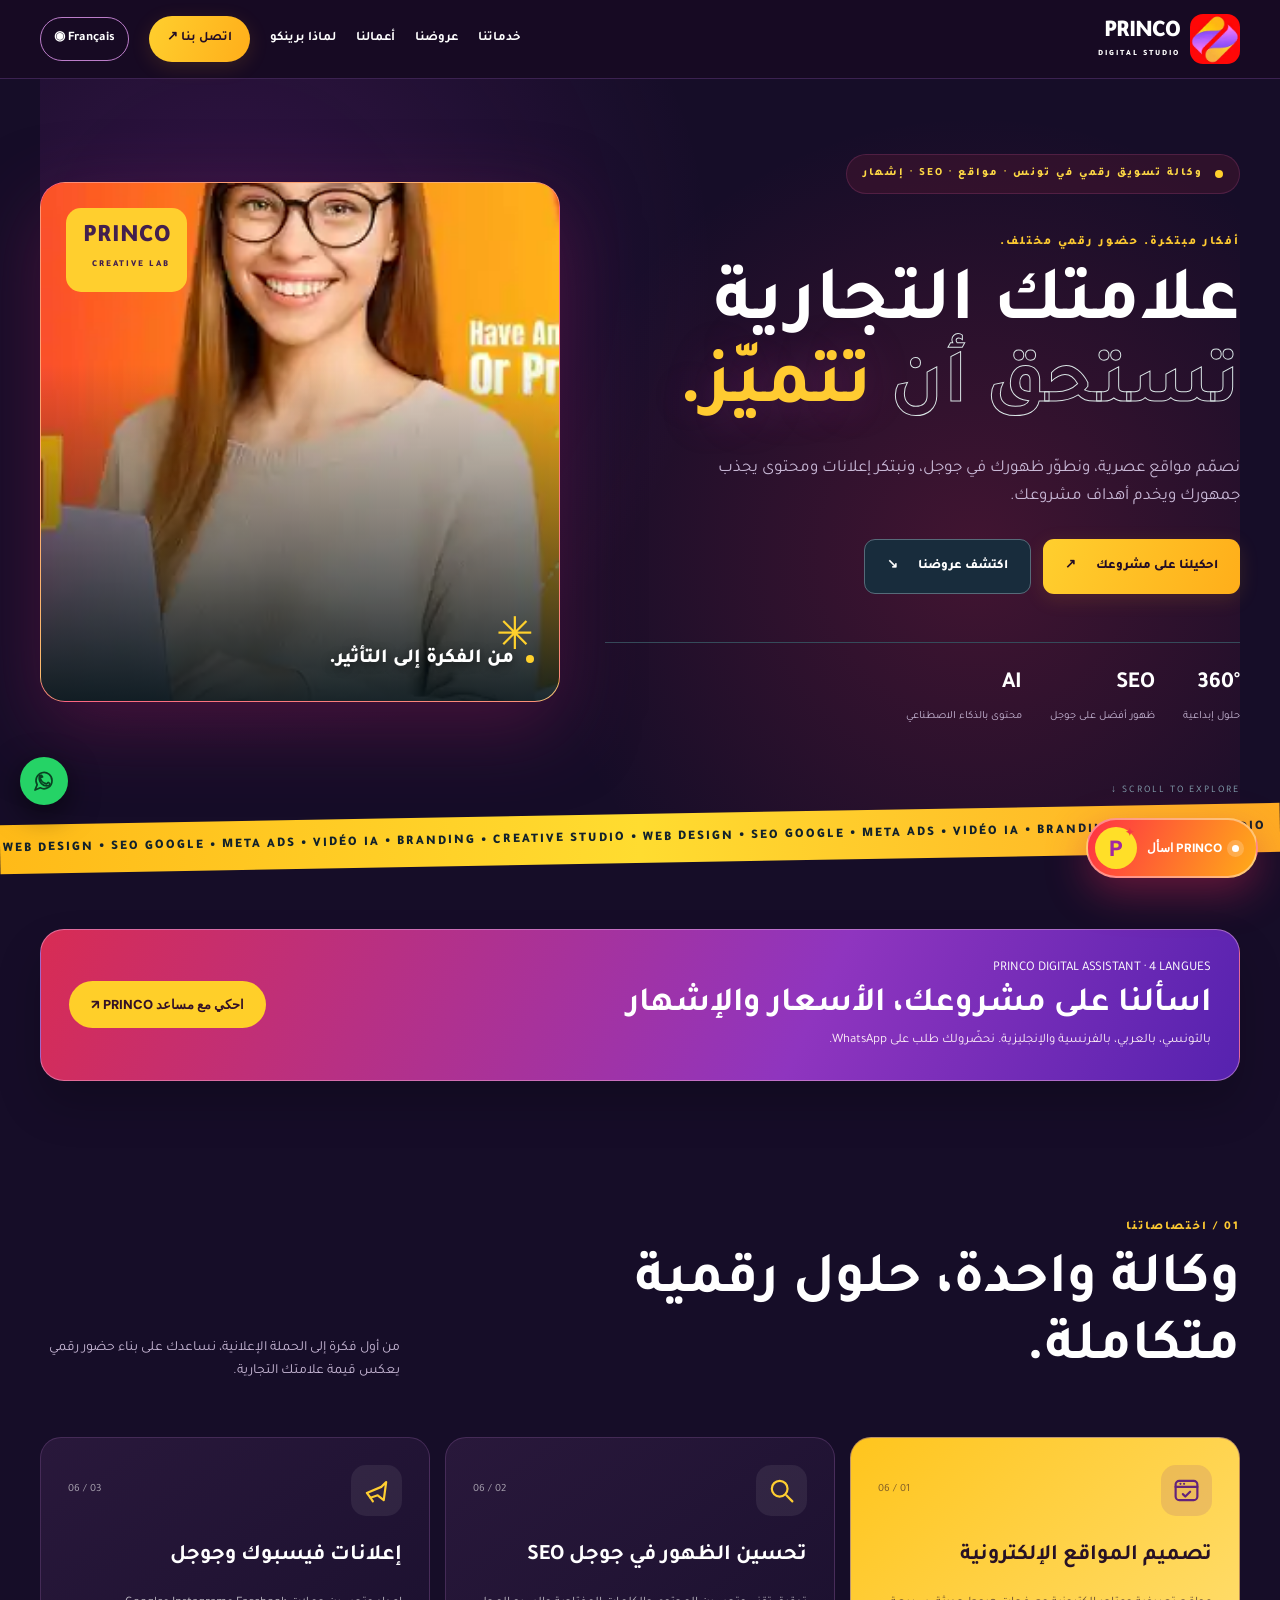
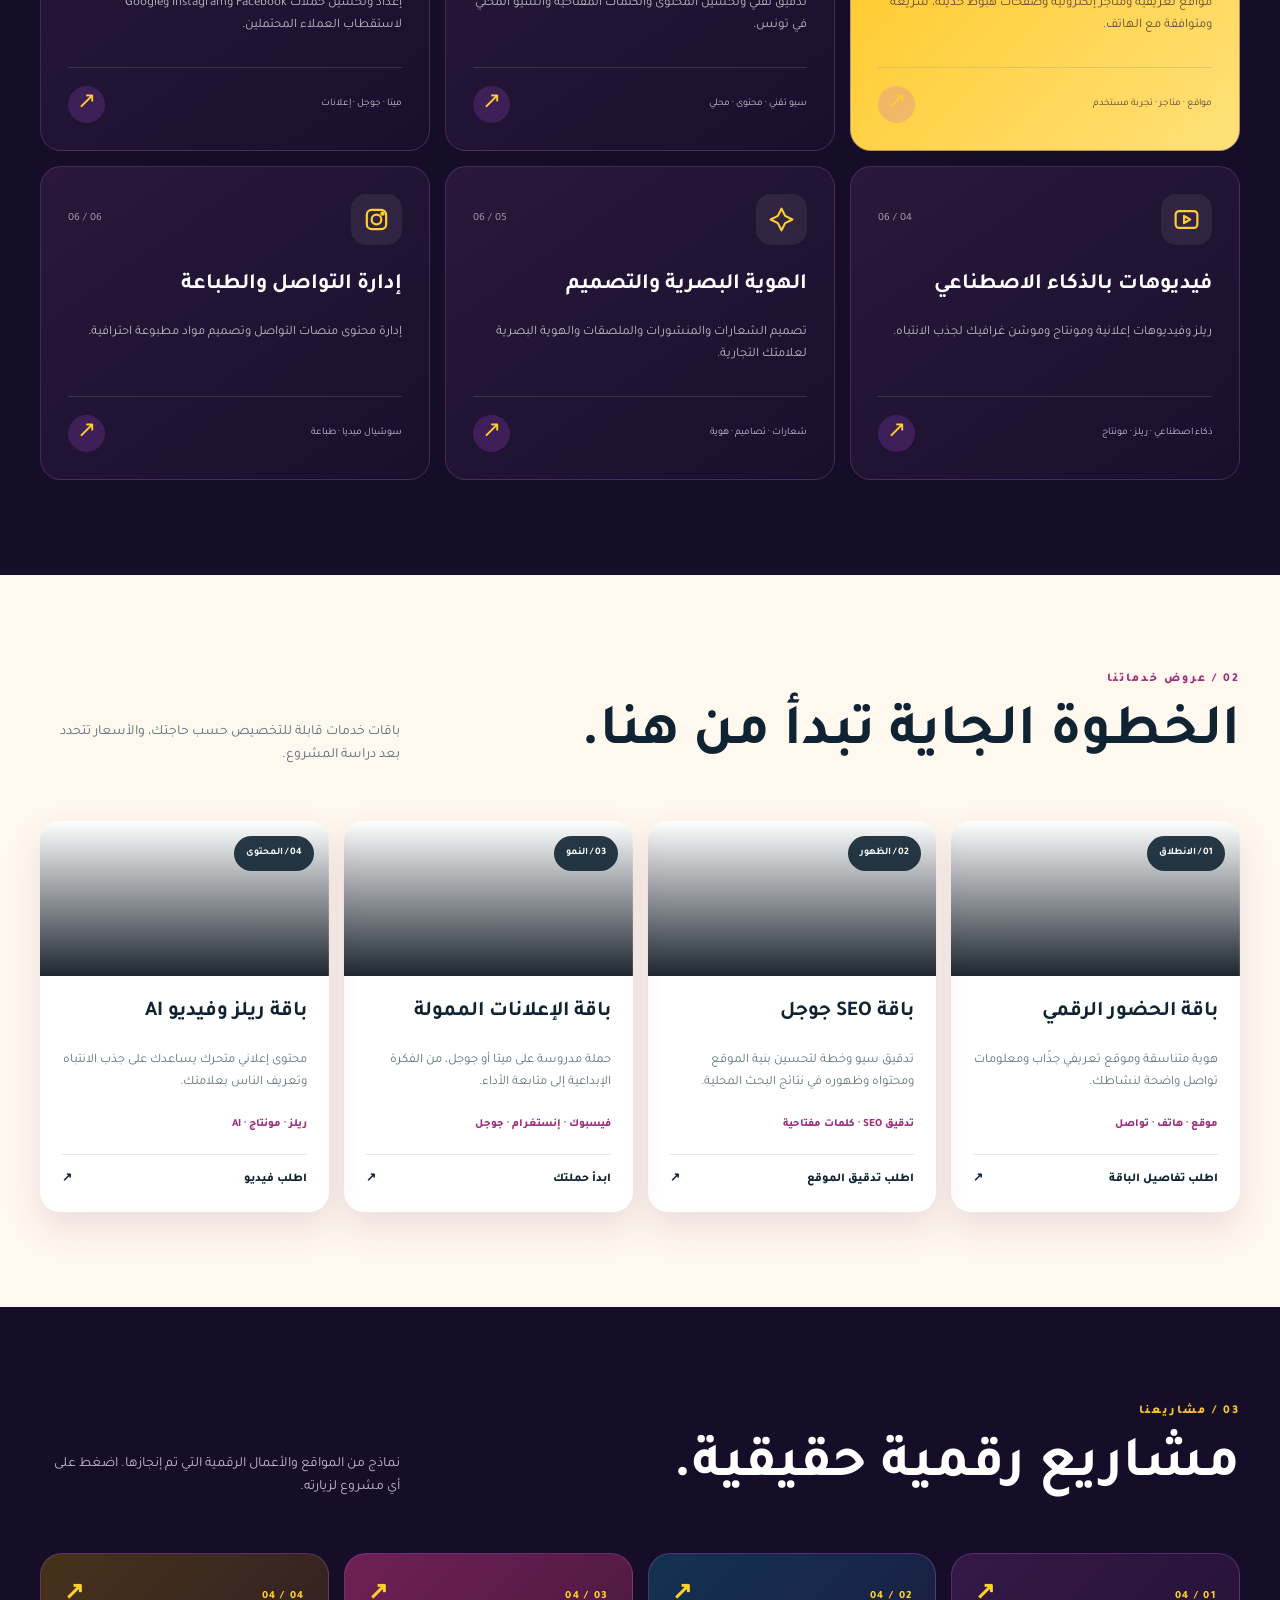
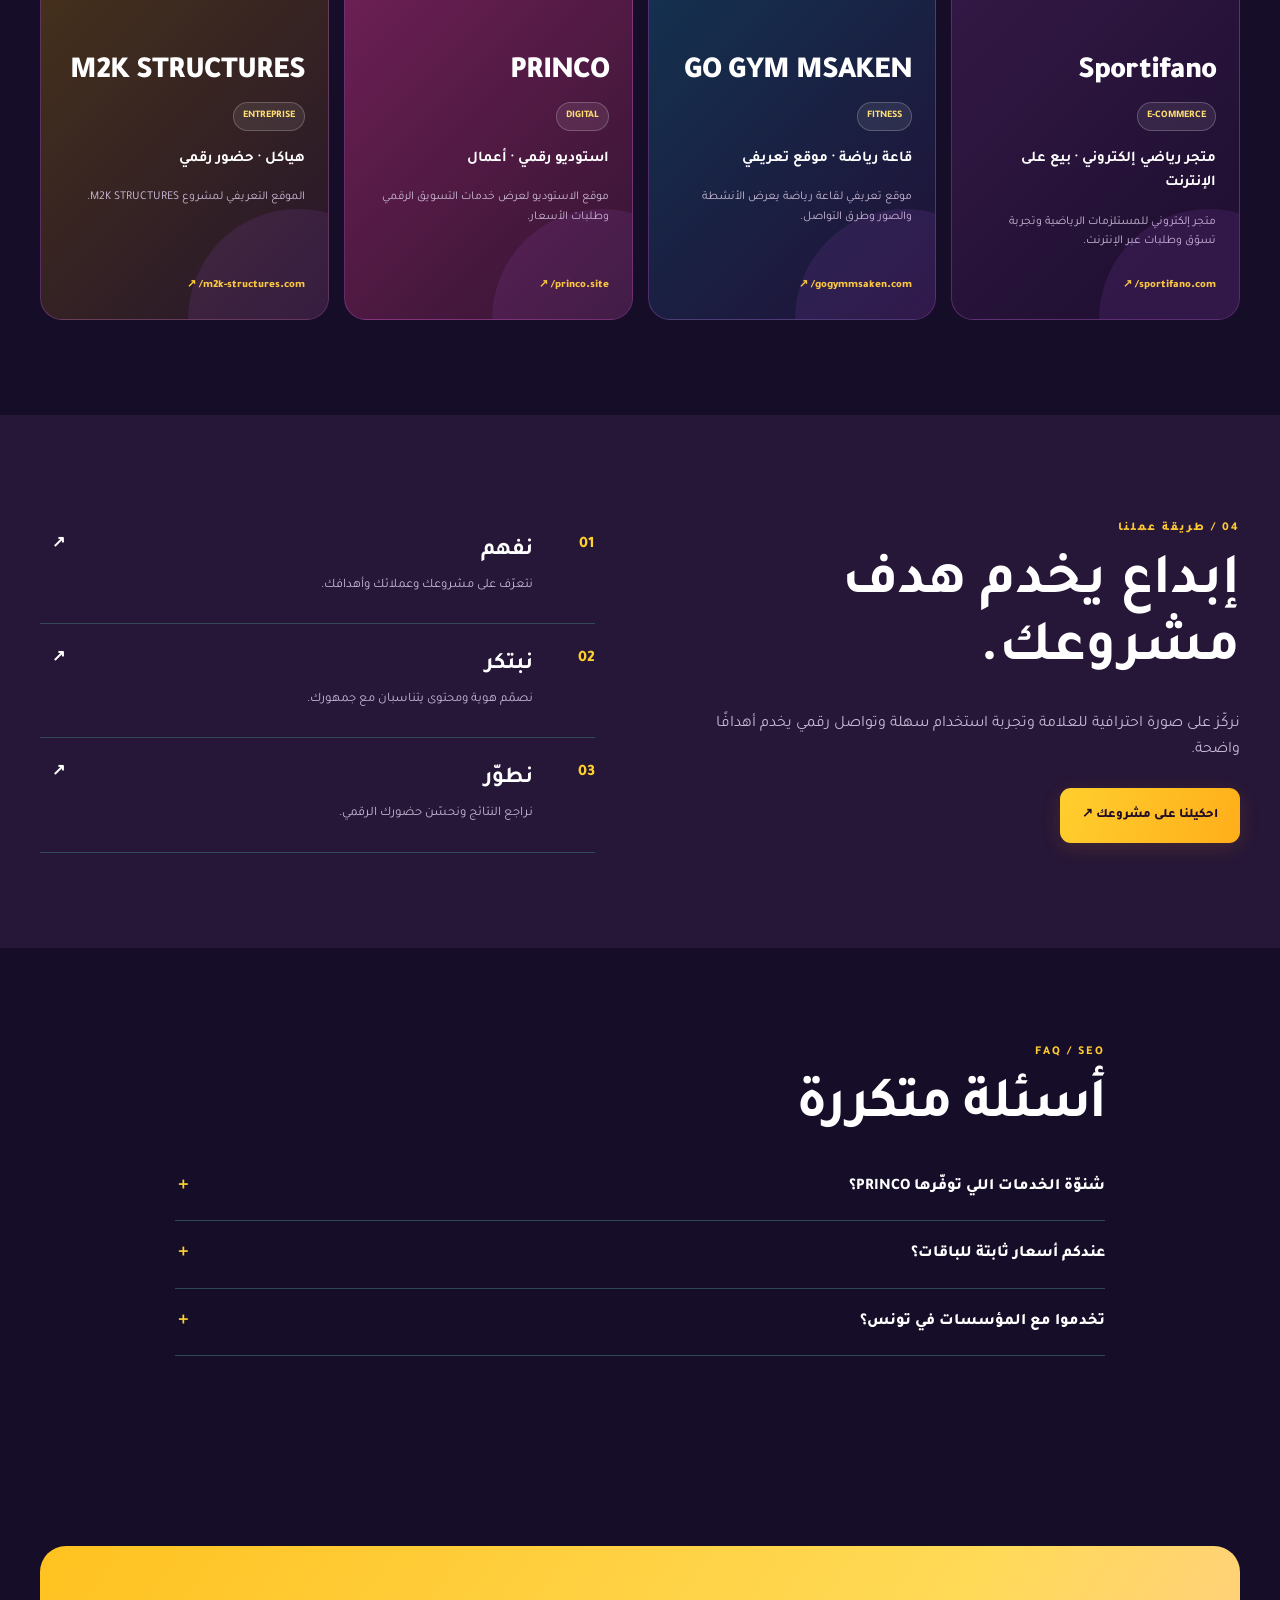
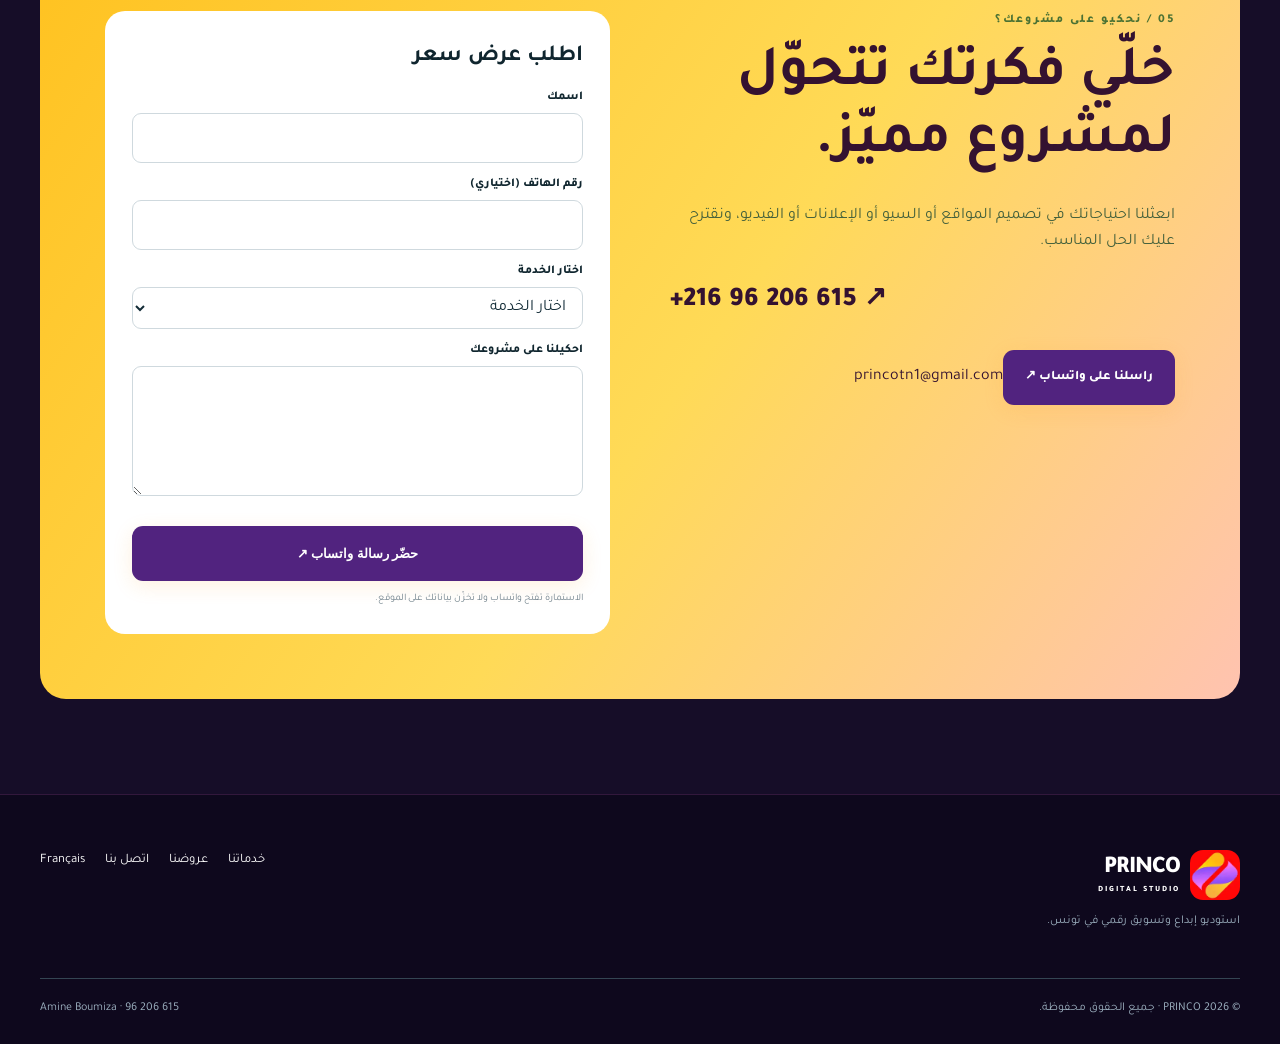
==== commit e4e80e25: "Improve branded SEO titles, structured logo, social metadata and email on ar/index.html" ====
--- a/ar/index.html
+++ b/ar/index.html
@@ -1 +1 @@
-<!doctype html><html lang="ar" dir="rtl"><head><meta charset="UTF-8"><meta name="viewport" content="width=device-width, initial-scale=1"><meta name="theme-color" content="#081522"><title>برينكو PRINCO | وكالة تسويق رقمي في تونس — تصميم مواقع، سيو، إعلانات وفيديوهات ذكاء اصطناعي</title><meta name="description" content="PRINCO وكالة تسويق رقمي في تونس: تصميم مواقع إلكترونية احترافية، تحسين الظهور في جوجل SEO، إعلانات فيسبوك وإنستغرام وجوجل، فيديوهات بالذكاء الاصطناعي وهوية بصرية. اطلب عرض سعر."><meta name="robots" content="index,follow,max-image-preview:large"><link rel="canonical" href="https://www.princo.site/ar/"><link rel="alternate" hreflang="fr-TN" href="https://www.princo.site/"><link rel="alternate" hreflang="ar-TN" href="https://www.princo.site/ar/"><link rel="alternate" hreflang="x-default" href="https://www.princo.site/"><meta property="og:type" content="website"><meta property="og:title" content="برينكو PRINCO | وكالة تسويق رقمي في تونس — تصميم مواقع، سيو، إعلانات وفيديوهات ذكاء اصطناعي"><meta property="og:description" content="PRINCO وكالة تسويق رقمي في تونس: تصميم مواقع إلكترونية احترافية، تحسين الظهور في جوجل SEO، إعلانات فيسبوك وإنستغرام وجوجل، فيديوهات بالذكاء الاصطناعي وهوية بصرية. اطلب عرض سعر."><meta property="og:url" content="https://www.princo.site/ar/"><meta property="og:image" content="https://www.princo.site/assets/princo-cover-portrait.webp"><meta property="og:image:alt" content="PRINCO Digital Studio — Tunisie"><meta name="twitter:card" content="summary_large_image"><meta name="twitter:image" content="https://www.princo.site/assets/princo-cover-portrait.webp"><link rel="icon" href="../assets/princo-favicon.png" sizes="48x48" type="image/png"><link rel="shortcut icon" href="../assets/princo-favicon.png"><link rel="preconnect" href="https://images.unsplash.com"><link rel="preconnect" href="https://fonts.googleapis.com"><link rel="preconnect" href="https://fonts.gstatic.com" crossorigin><link href="https://fonts.googleapis.com/css2?family=DM+Sans:wght@400;500;600;700;800&amp;family=Manrope:wght@400;600;700;800&amp;family=Tajawal:wght@400;500;600;700;800&amp;display=swap" rel="stylesheet"><link rel="stylesheet" href="../style.css"><link rel="stylesheet" href="../chatbot.css"><script type="application/ld+json">{"@context": "https://schema.org", "@type": "ProfessionalService", "name": "PRINCO Digital Studio", "url": "https://www.princo.site/", "telephone": "+21696206615", "logo": "https://www.princo.site/assets/princo-favicon.png", "image": "https://www.princo.site/assets/princo-cover-portrait.webp", "sameAs": ["https://www.princo.site/"], "areaServed": {"@type": "Country", "name": "Tunisia"}, "description": "PRINCO وكالة تسويق رقمي في تونس: تصميم مواقع إلكترونية احترافية، تحسين الظهور في جوجل SEO، إعلانات فيسبوك وإنستغرام وجوجل، فيديوهات بالذكاء الاصطناعي وهوية بصرية. اطلب عرض سعر.", "availableLanguage": ["French", "Arabic", "English"], "hasOfferCatalog": {"@type": "OfferCatalog", "name": "Services digitaux / خدمات رقمية", "itemListElement": [{"@type": "OfferCatalog", "name": "تصميم المواقع الإلكترونية"}, {"@type": "OfferCatalog", "name": "تحسين الظهور في جوجل SEO"}, {"@type": "OfferCatalog", "name": "إعلانات فيسبوك وجوجل"}, {"@type": "OfferCatalog", "name": "فيديوهات بالذكاء الاصطناعي"}, {"@type": "OfferCatalog", "name": "الهوية البصرية والتصميم"}, {"@type": "OfferCatalog", "name": "إدارة التواصل والطباعة"}]}}</script><script type="application/ld+json">{"@context": "https://schema.org", "@type": "FAQPage", "mainEntity": [{"@type": "Question", "name": "شنوّة الخدمات اللي توفّرها PRINCO؟", "acceptedAnswer": {"@type": "Answer", "text": "نقدّم تصميم المواقع وتحسين الظهور في جوجل والإعلانات الممولة وفيديوهات الذكاء الاصطناعي والتصميم وإدارة منصات التواصل."}}, {"@type": "Question", "name": "عندكم أسعار ثابتة للباقات؟", "acceptedAnswer": {"@type": "Answer", "text": "الخدمات تتحدّد حسب طبيعة المشروع واحتياجاته. تواصل معنا باش نعدّولك عرض سعر مناسب."}}, {"@type": "Question", "name": "تخدموا مع المؤسسات في تونس؟", "acceptedAnswer": {"@type": "Answer", "text": "نعم، نتعامل مع المؤسسات والعلامات التجارية اللي تحب تطوّر حضورها الرقمي في تونس."}}]}</script></head><body><header class="header" id="top"><div class="container header-inner"><a class="brand" href="#top" aria-label="PRINCO"><span class="brand-mark"><img src="../assets/princo-original-logo.webp" alt="" width="50" height="50"></span><span class="brand-letter">PRINCO<small>DIGITAL STUDIO</small></span></a><button id="menuToggle" class="menu-toggle" aria-label="القائمة" aria-expanded="false" aria-controls="mainNav"><svg viewBox="0 0 24 24" width="24" height="24" fill="none" stroke="currentColor" stroke-width="2" stroke-linecap="round" aria-hidden="true"><path d="M4 7h16M4 12h16M4 17h16"/></svg></button><nav class="nav" id="mainNav"><a href="#services" class="">خدماتنا</a><a href="#offres" class="">عروضنا</a><a href="#portfolio" class="">أعمالنا</a><a href="#approche" class="">لماذا برينكو</a><a href="#contact" class="nav-last">اتصل بنا ↗</a><a class="lang-toggle" href="/" lang="fr" hreflang="fr-TN">Français ◉</a></nav></div></header><main><section class="hero container"><div class="hero-main reveal"><div class="eyebrow"><i class="signal"></i> وكالة تسويق رقمي في تونس · مواقع · SEO · إشهار</div><div class="hero-mini-label">أفكار مبتكرة. حضور رقمي مختلف.</div><h1>علامتك التجارية<br><span class="outline-word">تستحق أن</span> <em>تتميّز.</em></h1><p class="hero-desc">نصمّم مواقع عصرية، ونطوّر ظهورك في جوجل، ونبتكر إعلانات ومحتوى يجذب جمهورك ويخدم أهداف مشروعك.</p><div class="hero-btns"><a class="btn btn-accent" href="#contact">احكيلنا على مشروعك <span>↗</span></a><a class="btn btn-outline" href="#offres">اكتشف عروضنا <span>↘</span></a></div><div class="micro-stats"><div><strong>360°</strong><span>حلول إبداعية</span></div><div><strong>SEO</strong><span>ظهور أفضل على جوجل</span></div><div><strong>AI</strong><span>محتوى بالذكاء الاصطناعي</span></div></div></div><div class="hero-art reveal"><img src="../assets/princo-cover-portrait.webp" alt="تصميم وتسويق رقمي PRINCO" width="750" height="900" fetchpriority="high"><div class="hero-art-shade"></div><div class="art-sticker">PRINCO<br><small>CREATIVE LAB</small></div><div class="art-caption"><span class="dot"></span>من الفكرة إلى التأثير.</div><div class="corner-glyph">✳</div></div><div class="hero-scroll">SCROLL TO EXPLORE <span>↓</span></div></section><div class="ticker" aria-label="استراتيجية  •  تصميم  •  نتائج"><div class="ticker-inner">WEB DESIGN • SEO GOOGLE • META ADS • VIDÉO IA • BRANDING • CREATIVE STUDIO • WEB DESIGN • SEO GOOGLE • META ADS • VIDÉO IA • BRANDING • CREATIVE STUDIO • WEB DESIGN • SEO GOOGLE • META ADS • VIDÉO IA • BRANDING • CREATIVE STUDIO •</div></div><section class="princo-assistant-feature container" aria-label="مساعد PRINCO"><div class="princo-assistant-banner"><div><small>PRINCO DIGITAL ASSISTANT · 4 LANGUES</small><h2>اسألنا على مشروعك، الأسعار والإشهار</h2><p>بالتونسي، بالعربي، بالفرنسية والإنجليزية. نحضّرولك طلب على WhatsApp.</p></div><button type="button" data-open-princo-chat>احكي مع مساعد PRINCO ↗</button></div></section><section class="section container" id="services"><div class="section-head reveal"><div><div class="section-kicker">01 / اختصاصاتنا</div><h2>وكالة واحدة، حلول رقمية متكاملة.</h2></div><p>من أول فكرة إلى الحملة الإعلانية، نساعدك على بناء حضور رقمي يعكس قيمة علامتك التجارية.</p></div><div class="services-grid"><article class="service-card reveal"><div class="service-top"><span class="service-symbol"><svg viewBox="0 0 24 24" fill="none" stroke="currentColor" stroke-width="1.8" stroke-linecap="round" stroke-linejoin="round" aria-hidden="true"><rect x="3" y="4" width="18" height="16" rx="3"/><path d="M3 9h18M7 6.5h.01M10 6.5h.01M9 15l2 2 4-4"/></svg></span><span class="service-count">01 / 06</span></div><h3>تصميم المواقع الإلكترونية</h3><p>مواقع تعريفية ومتاجر إلكترونية وصفحات هبوط حديثة، سريعة ومتوافقة مع الهاتف.</p><div class="service-foot"><span>مواقع · متاجر · تجربة مستخدم</span><a href="#contact" aria-label="تصميم المواقع الإلكترونية">↗</a></div></article><article class="service-card reveal"><div class="service-top"><span class="service-symbol"><svg viewBox="0 0 24 24" fill="none" stroke="currentColor" stroke-width="1.8" stroke-linecap="round" aria-hidden="true"><circle cx="10.5" cy="10.5" r="6.5"/><path d="m16 16 5 5"/></svg></span><span class="service-count">02 / 06</span></div><h3>تحسين الظهور في جوجل SEO</h3><p>تدقيق تقني وتحسين المحتوى والكلمات المفتاحية والسيو المحلي في تونس.</p><div class="service-foot"><span>سيو تقني · محتوى · محلي</span><a href="#contact" aria-label="تحسين الظهور في جوجل SEO">↗</a></div></article><article class="service-card reveal"><div class="service-top"><span class="service-symbol"><svg viewBox="0 0 24 24" fill="none" stroke="currentColor" stroke-width="1.8" stroke-linecap="round" stroke-linejoin="round" aria-hidden="true"><path d="m4 14 12-5 4-4-2 15-5-4-6 2-3-4z"/><path d="m7 18 2 3"/></svg></span><span class="service-count">03 / 06</span></div><h3>إعلانات فيسبوك وجوجل</h3><p>إعداد وتحسين حملات Facebook وInstagram وGoogle لاستقطاب العملاء المحتملين.</p><div class="service-foot"><span>ميتا · جوجل · إعلانات</span><a href="#contact" aria-label="إعلانات فيسبوك وجوجل">↗</a></div></article><article class="service-card reveal"><div class="service-top"><span class="service-symbol"><svg viewBox="0 0 24 24" fill="none" stroke="currentColor" stroke-width="1.8" stroke-linecap="round" stroke-linejoin="round" aria-hidden="true"><rect x="3" y="5" width="18" height="14" rx="3"/><path d="m10 9 5 3-5 3z"/></svg></span><span class="service-count">04 / 06</span></div><h3>فيديوهات بالذكاء الاصطناعي</h3><p>ريلز وفيديوهات إعلانية ومونتاج وموشن غرافيك لجذب الانتباه.</p><div class="service-foot"><span>ذكاء اصطناعي · ريلز · مونتاج</span><a href="#contact" aria-label="فيديوهات بالذكاء الاصطناعي">↗</a></div></article><article class="service-card reveal"><div class="service-top"><span class="service-symbol"><svg viewBox="0 0 24 24" fill="none" stroke="currentColor" stroke-width="1.8" stroke-linecap="round" stroke-linejoin="round" aria-hidden="true"><path d="m12 3 3 6 6 3-6 3-3 6-3-6-6-3 6-3 3-6z"/></svg></span><span class="service-count">05 / 06</span></div><h3>الهوية البصرية والتصميم</h3><p>تصميم الشعارات والمنشورات والملصقات والهوية البصرية لعلامتك التجارية.</p><div class="service-foot"><span>شعارات · تصاميم · هوية</span><a href="#contact" aria-label="الهوية البصرية والتصميم">↗</a></div></article><article class="service-card reveal"><div class="service-top"><span class="service-symbol"><svg viewBox="0 0 24 24" fill="none" stroke="currentColor" stroke-width="1.8" stroke-linecap="round" stroke-linejoin="round" aria-hidden="true"><rect x="4" y="4" width="16" height="16" rx="4"/><circle cx="12" cy="12" r="4"/><circle cx="17" cy="7" r="1" fill="currentColor"/></svg></span><span class="service-count">06 / 06</span></div><h3>إدارة التواصل والطباعة</h3><p>إدارة محتوى منصات التواصل وتصميم مواد مطبوعة احترافية.</p><div class="service-foot"><span>سوشيال ميديا · طباعة</span><a href="#contact" aria-label="إدارة التواصل والطباعة">↗</a></div></article></div></section><section class="section offers-block" id="offres"><div class="container"><div class="section-head reveal"><div><div class="section-kicker">02 / عروض خدماتنا</div><h2>الخطوة الجاية تبدأ من هنا.</h2></div><p>باقات خدمات قابلة للتخصيص حسب حاجتك، والأسعار تتحدد بعد دراسة المشروع.</p></div><div class="offers-grid"><article class="offer-card reveal"><div class="offer-image" style="background-image:linear-gradient(180deg,transparent,#07111be8),url(https://images.unsplash.com/photo-1460925895917-afdab827c52f?auto=format&amp;fit=crop&amp;w=750&amp;q=75)"><span class="offer-num">01 / الانطلاق</span></div><div class="offer-body"><h3>باقة الحضور الرقمي</h3><p>هوية متناسقة وموقع تعريفي جذّاب ومعلومات تواصل واضحة لنشاطك.</p><div class="offer-chip">موقع · هاتف · تواصل</div><a href="https://wa.me/21696206615?text=%D8%A7%D9%84%D8%B3%D9%84%D8%A7%D9%85%20%D8%B9%D9%84%D9%8A%D9%83%D9%85%20PRINCO%D8%8C%20%D9%86%D8%AD%D8%A8%20%D8%B9%D8%B1%D8%B6%20%D8%B3%D8%B9%D8%B1%20%D8%A8%D8%AE%D8%B5%D9%88%D8%B5%3A%20%D8%A8%D8%A7%D9%82%D8%A9%20%D8%A7%D9%84%D8%AD%D8%B6%D9%88%D8%B1%20%D8%A7%D9%84%D8%B1%D9%82%D9%85%D9%8A" target="_blank" rel="noopener noreferrer">اطلب تفاصيل الباقة <span>↗</span></a></div></article><article class="offer-card reveal"><div class="offer-image" style="background-image:linear-gradient(180deg,transparent,#07111be8),url(https://images.unsplash.com/photo-1551288049-bebda4e38f71?auto=format&amp;fit=crop&amp;w=750&amp;q=75)"><span class="offer-num">02 / الظهور</span></div><div class="offer-body"><h3>باقة SEO جوجل</h3><p>تدقيق سيو وخطة لتحسين بنية الموقع ومحتواه وظهوره في نتائج البحث المحلية.</p><div class="offer-chip">تدقيق SEO · كلمات مفتاحية</div><a href="https://wa.me/21696206615?text=%D8%A7%D9%84%D8%B3%D9%84%D8%A7%D9%85%20%D8%B9%D9%84%D9%8A%D9%83%D9%85%20PRINCO%D8%8C%20%D9%86%D8%AD%D8%A8%20%D8%B9%D8%B1%D8%B6%20%D8%B3%D8%B9%D8%B1%20%D8%A8%D8%AE%D8%B5%D9%88%D8%B5%3A%20%D8%A8%D8%A7%D9%82%D8%A9%20SEO%20%D8%AC%D9%88%D8%AC%D9%84" target="_blank" rel="noopener noreferrer">اطلب تدقيق الموقع <span>↗</span></a></div></article><article class="offer-card reveal"><div class="offer-image" style="background-image:linear-gradient(180deg,transparent,#07111be8),url(https://images.unsplash.com/photo-1557838923-2985c318be48?auto=format&amp;fit=crop&amp;w=750&amp;q=75)"><span class="offer-num">03 / النمو</span></div><div class="offer-body"><h3>باقة الإعلانات الممولة</h3><p>حملة مدروسة على ميتا أو جوجل، من الفكرة الإبداعية إلى متابعة الأداء.</p><div class="offer-chip">فيسبوك · إنستغرام · جوجل</div><a href="https://wa.me/21696206615?text=%D8%A7%D9%84%D8%B3%D9%84%D8%A7%D9%85%20%D8%B9%D9%84%D9%8A%D9%83%D9%85%20PRINCO%D8%8C%20%D9%86%D8%AD%D8%A8%20%D8%B9%D8%B1%D8%B6%20%D8%B3%D8%B9%D8%B1%20%D8%A8%D8%AE%D8%B5%D9%88%D8%B5%3A%20%D8%A8%D8%A7%D9%82%D8%A9%20%D8%A7%D9%84%D8%A5%D8%B9%D9%84%D8%A7%D9%86%D8%A7%D8%AA%20%D8%A7%D9%84%D9%85%D9%85%D9%88%D9%84%D8%A9" target="_blank" rel="noopener noreferrer">ابدأ حملتك <span>↗</span></a></div></article><article class="offer-card reveal"><div class="offer-image" style="background-image:linear-gradient(180deg,transparent,#07111be8),url(https://images.unsplash.com/photo-1536240478700-b869070f9279?auto=format&amp;fit=crop&amp;w=750&amp;q=75)"><span class="offer-num">04 / المحتوى</span></div><div class="offer-body"><h3>باقة ريلز وفيديو AI</h3><p>محتوى إعلاني متحرك يساعدك على جذب الانتباه وتعريف الناس بعلامتك.</p><div class="offer-chip">ريلز · مونتاج · AI</div><a href="https://wa.me/21696206615?text=%D8%A7%D9%84%D8%B3%D9%84%D8%A7%D9%85%20%D8%B9%D9%84%D9%8A%D9%83%D9%85%20PRINCO%D8%8C%20%D9%86%D8%AD%D8%A8%20%D8%B9%D8%B1%D8%B6%20%D8%B3%D8%B9%D8%B1%20%D8%A8%D8%AE%D8%B5%D9%88%D8%B5%3A%20%D8%A8%D8%A7%D9%82%D8%A9%20%D8%B1%D9%8A%D9%84%D8%B2%20%D9%88%D9%81%D9%8A%D8%AF%D9%8A%D9%88%20AI" target="_blank" rel="noopener noreferrer">اطلب فيديو <span>↗</span></a></div></article></div></div></section><section class="section container projects-section" id="portfolio"><div class="section-head reveal"><div><div class="section-kicker">03 / مشاريعنا</div><h2>مشاريع رقمية حقيقية.</h2></div><p>نماذج من المواقع والأعمال الرقمية التي تم إنجازها. اضغط على أي مشروع لزيارته.</p></div><div class="project-grid"><a class="project-card reveal" href="https://sportifano.com/" target="_blank" rel="noopener noreferrer" aria-label="زيارة Sportifano"><span class="project-top"><span class="project-index">01 / 04</span><span class="project-arrow" aria-hidden="true">↗</span></span><div class="project-brand">Sportifano</div><span class="project-tag">E-COMMERCE</span><h3>متجر رياضي إلكتروني · بيع على الإنترنت</h3><p>متجر إلكتروني للمستلزمات الرياضية وتجربة تسوّق وطلبات عبر الإنترنت.</p><span class="project-url">sportifano.com/ ↗</span></a><a class="project-card reveal" href="https://gogymmsaken.com/" target="_blank" rel="noopener noreferrer" aria-label="زيارة GO GYM MSAKEN"><span class="project-top"><span class="project-index">02 / 04</span><span class="project-arrow" aria-hidden="true">↗</span></span><div class="project-brand">GO GYM MSAKEN</div><span class="project-tag">FITNESS</span><h3>قاعة رياضة · موقع تعريفي</h3><p>موقع تعريفي لقاعة رياضة يعرض الأنشطة والصور وطرق التواصل.</p><span class="project-url">gogymmsaken.com/ ↗</span></a><a class="project-card reveal" href="https://princo.site/" target="_blank" rel="noopener noreferrer" aria-label="زيارة PRINCO"><span class="project-top"><span class="project-index">03 / 04</span><span class="project-arrow" aria-hidden="true">↗</span></span><div class="project-brand">PRINCO</div><span class="project-tag">DIGITAL</span><h3>استوديو رقمي · أعمال</h3><p>موقع الاستوديو لعرض خدمات التسويق الرقمي وطلبات الأسعار.</p><span class="project-url">princo.site/ ↗</span></a><a class="project-card reveal" href="https://m2k-structures.com/" target="_blank" rel="noopener noreferrer" aria-label="زيارة M2K STRUCTURES"><span class="project-top"><span class="project-index">04 / 04</span><span class="project-arrow" aria-hidden="true">↗</span></span><div class="project-brand">M2K STRUCTURES</div><span class="project-tag">ENTREPRISE</span><h3>هياكل · حضور رقمي</h3><p>الموقع التعريفي لمشروع M2K STRUCTURES.</p><span class="project-url">m2k-structures.com/ ↗</span></a></div></section><section class="section approach" id="approche"><div class="container approach-layout"><div class="approach-text reveal"><div class="section-kicker">04 / طريقة عملنا</div><h2>إبداع يخدم هدف مشروعك.</h2><p>نركّز على صورة احترافية للعلامة وتجربة استخدام سهلة وتواصل رقمي يخدم أهدافًا واضحة.</p><a class="btn btn-accent" href="#contact">احكيلنا على مشروعك ↗</a></div><div class="steps"><div class="step reveal"><span>01</span><div><h3>نفهم</h3><p>نتعرّف على مشروعك وعملائك وأهدافك.</p></div><b>↗</b></div><div class="step reveal"><span>02</span><div><h3>نبتكر</h3><p>نصمّم هوية ومحتوى يتناسبان مع جمهورك.</p></div><b>↗</b></div><div class="step reveal"><span>03</span><div><h3>نطوّر</h3><p>نراجع النتائج ونحسّن حضورك الرقمي.</p></div><b>↗</b></div></div></div></section><section class="section container faq" id="faq"><div class="section-kicker">FAQ / SEO</div><h2>أسئلة متكررة</h2><details><summary>شنوّة الخدمات اللي توفّرها PRINCO؟<span>＋</span></summary><p>نقدّم تصميم المواقع وتحسين الظهور في جوجل والإعلانات الممولة وفيديوهات الذكاء الاصطناعي والتصميم وإدارة منصات التواصل.</p></details><details><summary>عندكم أسعار ثابتة للباقات؟<span>＋</span></summary><p>الخدمات تتحدّد حسب طبيعة المشروع واحتياجاته. تواصل معنا باش نعدّولك عرض سعر مناسب.</p></details><details><summary>تخدموا مع المؤسسات في تونس؟<span>＋</span></summary><p>نعم، نتعامل مع المؤسسات والعلامات التجارية اللي تحب تطوّر حضورها الرقمي في تونس.</p></details></section><section class="section container contact" id="contact"><div class="contact-layout"><div class="contact-copy reveal"><div class="section-kicker">05 / نحكيو على مشروعك؟</div><h2>خلّي فكرتك تتحوّل لمشروع مميّز.</h2><p>ابعثلنا احتياجاتك في تصميم المواقع أو السيو أو الإعلانات أو الفيديو، ونقترح عليك الحل المناسب.</p><a class="phone" href="tel:+21696206615" dir="ltr">+216 96 206 615 ↗</a><a class="btn btn-accent" href="https://wa.me/21696206615" target="_blank" rel="noopener noreferrer">راسلنا على واتساب ↗</a></div><form id="contactForm" class="contact-form reveal"><h3>اطلب عرض سعر</h3><label for="clientName">اسمك</label><input id="clientName" name="name" required maxlength="100"><label for="clientPhone">رقم الهاتف (اختياري)</label><input id="clientPhone" name="phone" type="tel" maxlength="25"><label for="clientService">اختار الخدمة</label><select id="clientService" name="service" required><option value="">اختار الخدمة</option><option>تصميم المواقع الإلكترونية</option><option>تحسين الظهور في جوجل SEO</option><option>إعلانات فيسبوك وجوجل</option><option>فيديوهات بالذكاء الاصطناعي</option><option>الهوية البصرية والتصميم</option><option>إدارة التواصل والطباعة</option></select><label for="clientMessage">احكيلنا على مشروعك</label><textarea id="clientMessage" name="message" rows="4" maxlength="1800" required></textarea><button class="btn btn-accent submit" type="submit">حضّر رسالة واتساب ↗</button><small>الاستمارة تفتح واتساب ولا تخزّن بياناتك على الموقع.</small></form></div></section></main><footer><div class="container footer-top"><div><a class="brand" href="#top"><span class="brand-mark"><img src="../assets/princo-original-logo.webp" alt="" width="50" height="50"></span><span class="brand-letter">PRINCO<small>DIGITAL STUDIO</small></span></a><p>استوديو إبداع وتسويق رقمي في تونس.</p></div><div class="footer-links"><a href="#services">خدماتنا</a><a href="#offres">عروضنا</a><a href="#contact">اتصل بنا</a><a href="/">Français</a></div></div><div class="container footer-bottom"><span>© 2026 PRINCO · جميع الحقوق محفوظة.</span><span>Amine Boumiza · <a href="tel:+21696206615">96 206 615</a></span></div></footer><a class="wa-floating" aria-label="WhatsApp PRINCO" href="https://wa.me/21696206615" target="_blank" rel="noopener noreferrer"><svg viewBox="0 0 24 24" width="28" height="28" fill="none" stroke="currentColor" stroke-width="1.7" stroke-linecap="round" stroke-linejoin="round" aria-hidden="true"><path d="M20 11.7a8 8 0 0 1-11.7 7.1L3 21l2.2-5.3A8 8 0 1 1 20 11.7Z"/><path d="M8.2 8.4c.4 3.3 3.1 6 6.5 6.4l1.5-1.4 1.5 1-.3 2.1C11 18.1 5.9 13 7.5 6.6l2-.3 1.1 1.6z"/></svg></a><script src="../script.js" defer></script><script src="../chatbot.js" defer></script></body></html>+<!doctype html><html lang="ar" dir="rtl"><head><meta charset="UTF-8"><meta name="viewport" content="width=device-width, initial-scale=1"><meta name="theme-color" content="#081522"><title>PRINCO | وكالة تسويق رقمي في تونس — مواقع وSEO وإعلانات</title><meta name="description" content="PRINCO وكالة تسويق رقمي في تونس: تصميم مواقع إلكترونية احترافية، تحسين الظهور في جوجل SEO، إعلانات فيسبوك وإنستغرام وجوجل، فيديوهات بالذكاء الاصطناعي وهوية بصرية. اطلب عرض سعر."><meta name="robots" content="index,follow,max-image-preview:large"><link rel="canonical" href="https://www.princo.site/ar/"><link rel="alternate" hreflang="fr-TN" href="https://www.princo.site/"><link rel="alternate" hreflang="ar-TN" href="https://www.princo.site/ar/"><link rel="alternate" hreflang="x-default" href="https://www.princo.site/"><meta property="og:site_name" content="PRINCO Digital Studio"><meta property="og:locale" content="ar_TN"><meta property="og:type" content="website"><meta property="og:title" content="PRINCO | وكالة تسويق رقمي في تونس — مواقع وSEO وإعلانات"><meta property="og:description" content="PRINCO وكالة تسويق رقمي في تونس: تصميم مواقع إلكترونية احترافية، تحسين الظهور في جوجل SEO، إعلانات فيسبوك وإنستغرام وجوجل، فيديوهات بالذكاء الاصطناعي وهوية بصرية. اطلب عرض سعر."><meta property="og:url" content="https://www.princo.site/ar/"><meta property="og:image" content="https://www.princo.site/assets/princo-cover-portrait.webp"><meta property="og:image:alt" content="PRINCO Digital Studio — Tunisie"><meta name="twitter:card" content="summary_large_image"><meta name="twitter:image" content="https://www.princo.site/assets/princo-cover-portrait.webp"><link rel="icon" href="../assets/princo-favicon.png" sizes="48x48" type="image/png"><link rel="shortcut icon" href="../assets/princo-favicon.png"><link rel="preconnect" href="https://images.unsplash.com"><link rel="preconnect" href="https://fonts.googleapis.com"><link rel="preconnect" href="https://fonts.gstatic.com" crossorigin><link href="https://fonts.googleapis.com/css2?family=DM+Sans:wght@400;500;600;700;800&amp;family=Manrope:wght@400;600;700;800&amp;family=Tajawal:wght@400;500;600;700;800&amp;display=swap" rel="stylesheet"><link rel="stylesheet" href="../style.css"><link rel="stylesheet" href="../chatbot.css"><link rel="preload" as="image" href="../assets/princo-cover-portrait.webp"><script type="application/ld+json">{"@context": "https://schema.org", "@type": "ProfessionalService", "name": "PRINCO Digital Studio", "url": "https://www.princo.site/", "telephone": "+21696206615", "logo": "https://www.princo.site/assets/princo-original-logo.webp", "image": "https://www.princo.site/assets/princo-cover-portrait.webp", "areaServed": {"@type": "Country", "name": "Tunisia"}, "description": "PRINCO وكالة تسويق رقمي في تونس: تصميم مواقع إلكترونية احترافية، تحسين الظهور في جوجل SEO، إعلانات فيسبوك وإنستغرام وجوجل، فيديوهات بالذكاء الاصطناعي وهوية بصرية. اطلب عرض سعر.", "availableLanguage": ["French", "Arabic", "English"], "hasOfferCatalog": {"@type": "OfferCatalog", "name": "Services digitaux / خدمات رقمية", "itemListElement": [{"@type": "OfferCatalog", "name": "تصميم المواقع الإلكترونية"}, {"@type": "OfferCatalog", "name": "تحسين الظهور في جوجل SEO"}, {"@type": "OfferCatalog", "name": "إعلانات فيسبوك وجوجل"}, {"@type": "OfferCatalog", "name": "فيديوهات بالذكاء الاصطناعي"}, {"@type": "OfferCatalog", "name": "الهوية البصرية والتصميم"}, {"@type": "OfferCatalog", "name": "إدارة التواصل والطباعة"}]}}</script><script type="application/ld+json">{"@context": "https://schema.org", "@type": "FAQPage", "mainEntity": [{"@type": "Question", "name": "شنوّة الخدمات اللي توفّرها PRINCO؟", "acceptedAnswer": {"@type": "Answer", "text": "نقدّم تصميم المواقع وتحسين الظهور في جوجل والإعلانات الممولة وفيديوهات الذكاء الاصطناعي والتصميم وإدارة منصات التواصل."}}, {"@type": "Question", "name": "عندكم أسعار ثابتة للباقات؟", "acceptedAnswer": {"@type": "Answer", "text": "الخدمات تتحدّد حسب طبيعة المشروع واحتياجاته. تواصل معنا باش نعدّولك عرض سعر مناسب."}}, {"@type": "Question", "name": "تخدموا مع المؤسسات في تونس؟", "acceptedAnswer": {"@type": "Answer", "text": "نعم، نتعامل مع المؤسسات والعلامات التجارية اللي تحب تطوّر حضورها الرقمي في تونس."}}]}</script></head><body><header class="header" id="top"><div class="container header-inner"><a class="brand" href="#top" aria-label="PRINCO"><span class="brand-mark"><img src="../assets/princo-original-logo.webp" alt="" width="50" height="50"></span><span class="brand-letter">PRINCO<small>DIGITAL STUDIO</small></span></a><button id="menuToggle" class="menu-toggle" aria-label="القائمة" aria-expanded="false" aria-controls="mainNav"><svg viewBox="0 0 24 24" width="24" height="24" fill="none" stroke="currentColor" stroke-width="2" stroke-linecap="round" aria-hidden="true"><path d="M4 7h16M4 12h16M4 17h16"/></svg></button><nav class="nav" id="mainNav"><a href="#services" class="">خدماتنا</a><a href="#offres" class="">عروضنا</a><a href="#portfolio" class="">أعمالنا</a><a href="#approche" class="">لماذا برينكو</a><a href="#contact" class="nav-last">اتصل بنا ↗</a><a class="lang-toggle" href="/" lang="fr" hreflang="fr-TN">Français ◉</a></nav></div></header><main><section class="hero container"><div class="hero-main reveal"><div class="eyebrow"><i class="signal"></i> وكالة تسويق رقمي في تونس · مواقع · SEO · إشهار</div><div class="hero-mini-label">أفكار مبتكرة. حضور رقمي مختلف.</div><h1>علامتك التجارية<br><span class="outline-word">تستحق أن</span> <em>تتميّز.</em></h1><p class="hero-desc">نصمّم مواقع عصرية، ونطوّر ظهورك في جوجل، ونبتكر إعلانات ومحتوى يجذب جمهورك ويخدم أهداف مشروعك.</p><div class="hero-btns"><a class="btn btn-accent" href="#contact">احكيلنا على مشروعك <span>↗</span></a><a class="btn btn-outline" href="#offres">اكتشف عروضنا <span>↘</span></a></div><div class="micro-stats"><div><strong>360°</strong><span>حلول إبداعية</span></div><div><strong>SEO</strong><span>ظهور أفضل على جوجل</span></div><div><strong>AI</strong><span>محتوى بالذكاء الاصطناعي</span></div></div></div><div class="hero-art reveal"><img src="../assets/princo-cover-portrait.webp" alt="تصميم وتسويق رقمي PRINCO" width="750" height="900" fetchpriority="high"><div class="hero-art-shade"></div><div class="art-sticker">PRINCO<br><small>CREATIVE LAB</small></div><div class="art-caption"><span class="dot"></span>من الفكرة إلى التأثير.</div><div class="corner-glyph">✳</div></div><div class="hero-scroll">SCROLL TO EXPLORE <span>↓</span></div></section><div class="ticker" aria-label="استراتيجية  •  تصميم  •  نتائج"><div class="ticker-inner">WEB DESIGN • SEO GOOGLE • META ADS • VIDÉO IA • BRANDING • CREATIVE STUDIO • WEB DESIGN • SEO GOOGLE • META ADS • VIDÉO IA • BRANDING • CREATIVE STUDIO • WEB DESIGN • SEO GOOGLE • META ADS • VIDÉO IA • BRANDING • CREATIVE STUDIO •</div></div><section class="princo-assistant-feature container" aria-label="مساعد PRINCO"><div class="princo-assistant-banner"><div><small>PRINCO DIGITAL ASSISTANT · 4 LANGUES</small><h2>اسألنا على مشروعك، الأسعار والإشهار</h2><p>بالتونسي، بالعربي، بالفرنسية والإنجليزية. نحضّرولك طلب على WhatsApp.</p></div><button type="button" data-open-princo-chat>احكي مع مساعد PRINCO ↗</button></div></section><section class="section container" id="services"><div class="section-head reveal"><div><div class="section-kicker">01 / اختصاصاتنا</div><h2>وكالة واحدة، حلول رقمية متكاملة.</h2></div><p>من أول فكرة إلى الحملة الإعلانية، نساعدك على بناء حضور رقمي يعكس قيمة علامتك التجارية.</p></div><div class="services-grid"><article class="service-card reveal"><div class="service-top"><span class="service-symbol"><svg viewBox="0 0 24 24" fill="none" stroke="currentColor" stroke-width="1.8" stroke-linecap="round" stroke-linejoin="round" aria-hidden="true"><rect x="3" y="4" width="18" height="16" rx="3"/><path d="M3 9h18M7 6.5h.01M10 6.5h.01M9 15l2 2 4-4"/></svg></span><span class="service-count">01 / 06</span></div><h3>تصميم المواقع الإلكترونية</h3><p>مواقع تعريفية ومتاجر إلكترونية وصفحات هبوط حديثة، سريعة ومتوافقة مع الهاتف.</p><div class="service-foot"><span>مواقع · متاجر · تجربة مستخدم</span><a href="#contact" aria-label="تصميم المواقع الإلكترونية">↗</a></div></article><article class="service-card reveal"><div class="service-top"><span class="service-symbol"><svg viewBox="0 0 24 24" fill="none" stroke="currentColor" stroke-width="1.8" stroke-linecap="round" aria-hidden="true"><circle cx="10.5" cy="10.5" r="6.5"/><path d="m16 16 5 5"/></svg></span><span class="service-count">02 / 06</span></div><h3>تحسين الظهور في جوجل SEO</h3><p>تدقيق تقني وتحسين المحتوى والكلمات المفتاحية والسيو المحلي في تونس.</p><div class="service-foot"><span>سيو تقني · محتوى · محلي</span><a href="#contact" aria-label="تحسين الظهور في جوجل SEO">↗</a></div></article><article class="service-card reveal"><div class="service-top"><span class="service-symbol"><svg viewBox="0 0 24 24" fill="none" stroke="currentColor" stroke-width="1.8" stroke-linecap="round" stroke-linejoin="round" aria-hidden="true"><path d="m4 14 12-5 4-4-2 15-5-4-6 2-3-4z"/><path d="m7 18 2 3"/></svg></span><span class="service-count">03 / 06</span></div><h3>إعلانات فيسبوك وجوجل</h3><p>إعداد وتحسين حملات Facebook وInstagram وGoogle لاستقطاب العملاء المحتملين.</p><div class="service-foot"><span>ميتا · جوجل · إعلانات</span><a href="#contact" aria-label="إعلانات فيسبوك وجوجل">↗</a></div></article><article class="service-card reveal"><div class="service-top"><span class="service-symbol"><svg viewBox="0 0 24 24" fill="none" stroke="currentColor" stroke-width="1.8" stroke-linecap="round" stroke-linejoin="round" aria-hidden="true"><rect x="3" y="5" width="18" height="14" rx="3"/><path d="m10 9 5 3-5 3z"/></svg></span><span class="service-count">04 / 06</span></div><h3>فيديوهات بالذكاء الاصطناعي</h3><p>ريلز وفيديوهات إعلانية ومونتاج وموشن غرافيك لجذب الانتباه.</p><div class="service-foot"><span>ذكاء اصطناعي · ريلز · مونتاج</span><a href="#contact" aria-label="فيديوهات بالذكاء الاصطناعي">↗</a></div></article><article class="service-card reveal"><div class="service-top"><span class="service-symbol"><svg viewBox="0 0 24 24" fill="none" stroke="currentColor" stroke-width="1.8" stroke-linecap="round" stroke-linejoin="round" aria-hidden="true"><path d="m12 3 3 6 6 3-6 3-3 6-3-6-6-3 6-3 3-6z"/></svg></span><span class="service-count">05 / 06</span></div><h3>الهوية البصرية والتصميم</h3><p>تصميم الشعارات والمنشورات والملصقات والهوية البصرية لعلامتك التجارية.</p><div class="service-foot"><span>شعارات · تصاميم · هوية</span><a href="#contact" aria-label="الهوية البصرية والتصميم">↗</a></div></article><article class="service-card reveal"><div class="service-top"><span class="service-symbol"><svg viewBox="0 0 24 24" fill="none" stroke="currentColor" stroke-width="1.8" stroke-linecap="round" stroke-linejoin="round" aria-hidden="true"><rect x="4" y="4" width="16" height="16" rx="4"/><circle cx="12" cy="12" r="4"/><circle cx="17" cy="7" r="1" fill="currentColor"/></svg></span><span class="service-count">06 / 06</span></div><h3>إدارة التواصل والطباعة</h3><p>إدارة محتوى منصات التواصل وتصميم مواد مطبوعة احترافية.</p><div class="service-foot"><span>سوشيال ميديا · طباعة</span><a href="#contact" aria-label="إدارة التواصل والطباعة">↗</a></div></article></div></section><section class="section offers-block" id="offres"><div class="container"><div class="section-head reveal"><div><div class="section-kicker">02 / عروض خدماتنا</div><h2>الخطوة الجاية تبدأ من هنا.</h2></div><p>باقات خدمات قابلة للتخصيص حسب حاجتك، والأسعار تتحدد بعد دراسة المشروع.</p></div><div class="offers-grid"><article class="offer-card reveal"><div class="offer-image" style="background-image:linear-gradient(180deg,transparent,#07111be8),url(https://images.unsplash.com/photo-1460925895917-afdab827c52f?auto=format&amp;fit=crop&amp;w=750&amp;q=75)"><span class="offer-num">01 / الانطلاق</span></div><div class="offer-body"><h3>باقة الحضور الرقمي</h3><p>هوية متناسقة وموقع تعريفي جذّاب ومعلومات تواصل واضحة لنشاطك.</p><div class="offer-chip">موقع · هاتف · تواصل</div><a href="https://wa.me/21696206615?text=%D8%A7%D9%84%D8%B3%D9%84%D8%A7%D9%85%20%D8%B9%D9%84%D9%8A%D9%83%D9%85%20PRINCO%D8%8C%20%D9%86%D8%AD%D8%A8%20%D8%B9%D8%B1%D8%B6%20%D8%B3%D8%B9%D8%B1%20%D8%A8%D8%AE%D8%B5%D9%88%D8%B5%3A%20%D8%A8%D8%A7%D9%82%D8%A9%20%D8%A7%D9%84%D8%AD%D8%B6%D9%88%D8%B1%20%D8%A7%D9%84%D8%B1%D9%82%D9%85%D9%8A" target="_blank" rel="noopener noreferrer">اطلب تفاصيل الباقة <span>↗</span></a></div></article><article class="offer-card reveal"><div class="offer-image" style="background-image:linear-gradient(180deg,transparent,#07111be8),url(https://images.unsplash.com/photo-1551288049-bebda4e38f71?auto=format&amp;fit=crop&amp;w=750&amp;q=75)"><span class="offer-num">02 / الظهور</span></div><div class="offer-body"><h3>باقة SEO جوجل</h3><p>تدقيق سيو وخطة لتحسين بنية الموقع ومحتواه وظهوره في نتائج البحث المحلية.</p><div class="offer-chip">تدقيق SEO · كلمات مفتاحية</div><a href="https://wa.me/21696206615?text=%D8%A7%D9%84%D8%B3%D9%84%D8%A7%D9%85%20%D8%B9%D9%84%D9%8A%D9%83%D9%85%20PRINCO%D8%8C%20%D9%86%D8%AD%D8%A8%20%D8%B9%D8%B1%D8%B6%20%D8%B3%D8%B9%D8%B1%20%D8%A8%D8%AE%D8%B5%D9%88%D8%B5%3A%20%D8%A8%D8%A7%D9%82%D8%A9%20SEO%20%D8%AC%D9%88%D8%AC%D9%84" target="_blank" rel="noopener noreferrer">اطلب تدقيق الموقع <span>↗</span></a></div></article><article class="offer-card reveal"><div class="offer-image" style="background-image:linear-gradient(180deg,transparent,#07111be8),url(https://images.unsplash.com/photo-1557838923-2985c318be48?auto=format&amp;fit=crop&amp;w=750&amp;q=75)"><span class="offer-num">03 / النمو</span></div><div class="offer-body"><h3>باقة الإعلانات الممولة</h3><p>حملة مدروسة على ميتا أو جوجل، من الفكرة الإبداعية إلى متابعة الأداء.</p><div class="offer-chip">فيسبوك · إنستغرام · جوجل</div><a href="https://wa.me/21696206615?text=%D8%A7%D9%84%D8%B3%D9%84%D8%A7%D9%85%20%D8%B9%D9%84%D9%8A%D9%83%D9%85%20PRINCO%D8%8C%20%D9%86%D8%AD%D8%A8%20%D8%B9%D8%B1%D8%B6%20%D8%B3%D8%B9%D8%B1%20%D8%A8%D8%AE%D8%B5%D9%88%D8%B5%3A%20%D8%A8%D8%A7%D9%82%D8%A9%20%D8%A7%D9%84%D8%A5%D8%B9%D9%84%D8%A7%D9%86%D8%A7%D8%AA%20%D8%A7%D9%84%D9%85%D9%85%D9%88%D9%84%D8%A9" target="_blank" rel="noopener noreferrer">ابدأ حملتك <span>↗</span></a></div></article><article class="offer-card reveal"><div class="offer-image" style="background-image:linear-gradient(180deg,transparent,#07111be8),url(https://images.unsplash.com/photo-1536240478700-b869070f9279?auto=format&amp;fit=crop&amp;w=750&amp;q=75)"><span class="offer-num">04 / المحتوى</span></div><div class="offer-body"><h3>باقة ريلز وفيديو AI</h3><p>محتوى إعلاني متحرك يساعدك على جذب الانتباه وتعريف الناس بعلامتك.</p><div class="offer-chip">ريلز · مونتاج · AI</div><a href="https://wa.me/21696206615?text=%D8%A7%D9%84%D8%B3%D9%84%D8%A7%D9%85%20%D8%B9%D9%84%D9%8A%D9%83%D9%85%20PRINCO%D8%8C%20%D9%86%D8%AD%D8%A8%20%D8%B9%D8%B1%D8%B6%20%D8%B3%D8%B9%D8%B1%20%D8%A8%D8%AE%D8%B5%D9%88%D8%B5%3A%20%D8%A8%D8%A7%D9%82%D8%A9%20%D8%B1%D9%8A%D9%84%D8%B2%20%D9%88%D9%81%D9%8A%D8%AF%D9%8A%D9%88%20AI" target="_blank" rel="noopener noreferrer">اطلب فيديو <span>↗</span></a></div></article></div></div></section><section class="section container projects-section" id="portfolio"><div class="section-head reveal"><div><div class="section-kicker">03 / مشاريعنا</div><h2>مشاريع رقمية حقيقية.</h2></div><p>نماذج من المواقع والأعمال الرقمية التي تم إنجازها. اضغط على أي مشروع لزيارته.</p></div><div class="project-grid"><a class="project-card reveal" href="https://sportifano.com/" target="_blank" rel="noopener noreferrer" aria-label="زيارة Sportifano"><span class="project-top"><span class="project-index">01 / 04</span><span class="project-arrow" aria-hidden="true">↗</span></span><div class="project-brand">Sportifano</div><span class="project-tag">E-COMMERCE</span><h3>متجر رياضي إلكتروني · بيع على الإنترنت</h3><p>متجر إلكتروني للمستلزمات الرياضية وتجربة تسوّق وطلبات عبر الإنترنت.</p><span class="project-url">sportifano.com/ ↗</span></a><a class="project-card reveal" href="https://gogymmsaken.com/" target="_blank" rel="noopener noreferrer" aria-label="زيارة GO GYM MSAKEN"><span class="project-top"><span class="project-index">02 / 04</span><span class="project-arrow" aria-hidden="true">↗</span></span><div class="project-brand">GO GYM MSAKEN</div><span class="project-tag">FITNESS</span><h3>قاعة رياضة · موقع تعريفي</h3><p>موقع تعريفي لقاعة رياضة يعرض الأنشطة والصور وطرق التواصل.</p><span class="project-url">gogymmsaken.com/ ↗</span></a><a class="project-card reveal" href="https://princo.site/" target="_blank" rel="noopener noreferrer" aria-label="زيارة PRINCO"><span class="project-top"><span class="project-index">03 / 04</span><span class="project-arrow" aria-hidden="true">↗</span></span><div class="project-brand">PRINCO</div><span class="project-tag">DIGITAL</span><h3>استوديو رقمي · أعمال</h3><p>موقع الاستوديو لعرض خدمات التسويق الرقمي وطلبات الأسعار.</p><span class="project-url">princo.site/ ↗</span></a><a class="project-card reveal" href="https://m2k-structures.com/" target="_blank" rel="noopener noreferrer" aria-label="زيارة M2K STRUCTURES"><span class="project-top"><span class="project-index">04 / 04</span><span class="project-arrow" aria-hidden="true">↗</span></span><div class="project-brand">M2K STRUCTURES</div><span class="project-tag">ENTREPRISE</span><h3>هياكل · حضور رقمي</h3><p>الموقع التعريفي لمشروع M2K STRUCTURES.</p><span class="project-url">m2k-structures.com/ ↗</span></a></div></section><section class="section approach" id="approche"><div class="container approach-layout"><div class="approach-text reveal"><div class="section-kicker">04 / طريقة عملنا</div><h2>إبداع يخدم هدف مشروعك.</h2><p>نركّز على صورة احترافية للعلامة وتجربة استخدام سهلة وتواصل رقمي يخدم أهدافًا واضحة.</p><a class="btn btn-accent" href="#contact">احكيلنا على مشروعك ↗</a></div><div class="steps"><div class="step reveal"><span>01</span><div><h3>نفهم</h3><p>نتعرّف على مشروعك وعملائك وأهدافك.</p></div><b>↗</b></div><div class="step reveal"><span>02</span><div><h3>نبتكر</h3><p>نصمّم هوية ومحتوى يتناسبان مع جمهورك.</p></div><b>↗</b></div><div class="step reveal"><span>03</span><div><h3>نطوّر</h3><p>نراجع النتائج ونحسّن حضورك الرقمي.</p></div><b>↗</b></div></div></div></section><section class="section container faq" id="faq"><div class="section-kicker">FAQ / SEO</div><h2>أسئلة متكررة</h2><details><summary>شنوّة الخدمات اللي توفّرها PRINCO؟<span>＋</span></summary><p>نقدّم تصميم المواقع وتحسين الظهور في جوجل والإعلانات الممولة وفيديوهات الذكاء الاصطناعي والتصميم وإدارة منصات التواصل.</p></details><details><summary>عندكم أسعار ثابتة للباقات؟<span>＋</span></summary><p>الخدمات تتحدّد حسب طبيعة المشروع واحتياجاته. تواصل معنا باش نعدّولك عرض سعر مناسب.</p></details><details><summary>تخدموا مع المؤسسات في تونس؟<span>＋</span></summary><p>نعم، نتعامل مع المؤسسات والعلامات التجارية اللي تحب تطوّر حضورها الرقمي في تونس.</p></details></section><section class="section container contact" id="contact"><div class="contact-layout"><div class="contact-copy reveal"><div class="section-kicker">05 / نحكيو على مشروعك؟</div><h2>خلّي فكرتك تتحوّل لمشروع مميّز.</h2><p>ابعثلنا احتياجاتك في تصميم المواقع أو السيو أو الإعلانات أو الفيديو، ونقترح عليك الحل المناسب.</p><a class="phone" href="tel:+21696206615" dir="ltr">+216 96 206 615 ↗</a><a class="btn btn-accent" href="https://wa.me/21696206615" target="_blank" rel="noopener noreferrer">راسلنا على واتساب ↗</a><a class="princo-email" href="mailto:princotn1@gmail.com">princotn1@gmail.com</a></div><form id="contactForm" class="contact-form reveal"><h3>اطلب عرض سعر</h3><label for="clientName">اسمك</label><input id="clientName" name="name" required maxlength="100"><label for="clientPhone">رقم الهاتف (اختياري)</label><input id="clientPhone" name="phone" type="tel" maxlength="25"><label for="clientService">اختار الخدمة</label><select id="clientService" name="service" required><option value="">اختار الخدمة</option><option>تصميم المواقع الإلكترونية</option><option>تحسين الظهور في جوجل SEO</option><option>إعلانات فيسبوك وجوجل</option><option>فيديوهات بالذكاء الاصطناعي</option><option>الهوية البصرية والتصميم</option><option>إدارة التواصل والطباعة</option></select><label for="clientMessage">احكيلنا على مشروعك</label><textarea id="clientMessage" name="message" rows="4" maxlength="1800" required></textarea><button class="btn btn-accent submit" type="submit">حضّر رسالة واتساب ↗</button><small>الاستمارة تفتح واتساب ولا تخزّن بياناتك على الموقع.</small></form></div></section></main><footer><div class="container footer-top"><div><a class="brand" href="#top"><span class="brand-mark"><img src="../assets/princo-original-logo.webp" alt="" width="50" height="50"></span><span class="brand-letter">PRINCO<small>DIGITAL STUDIO</small></span></a><p>استوديو إبداع وتسويق رقمي في تونس.</p></div><div class="footer-links"><a href="#services">خدماتنا</a><a href="#offres">عروضنا</a><a href="#contact">اتصل بنا</a><a href="/">Français</a></div></div><div class="container footer-bottom"><span>© 2026 PRINCO · جميع الحقوق محفوظة.</span><span>Amine Boumiza · <a href="tel:+21696206615">96 206 615</a></span></div></footer><a class="wa-floating" aria-label="WhatsApp PRINCO" href="https://wa.me/21696206615" target="_blank" rel="noopener noreferrer"><svg viewBox="0 0 24 24" width="28" height="28" fill="none" stroke="currentColor" stroke-width="1.7" stroke-linecap="round" stroke-linejoin="round" aria-hidden="true"><path d="M20 11.7a8 8 0 0 1-11.7 7.1L3 21l2.2-5.3A8 8 0 1 1 20 11.7Z"/><path d="M8.2 8.4c.4 3.3 3.1 6 6.5 6.4l1.5-1.4 1.5 1-.3 2.1C11 18.1 5.9 13 7.5 6.6l2-.3 1.1 1.6z"/></svg></a><script src="../script.js" defer></script><script src="../chatbot.js" defer></script></body></html>
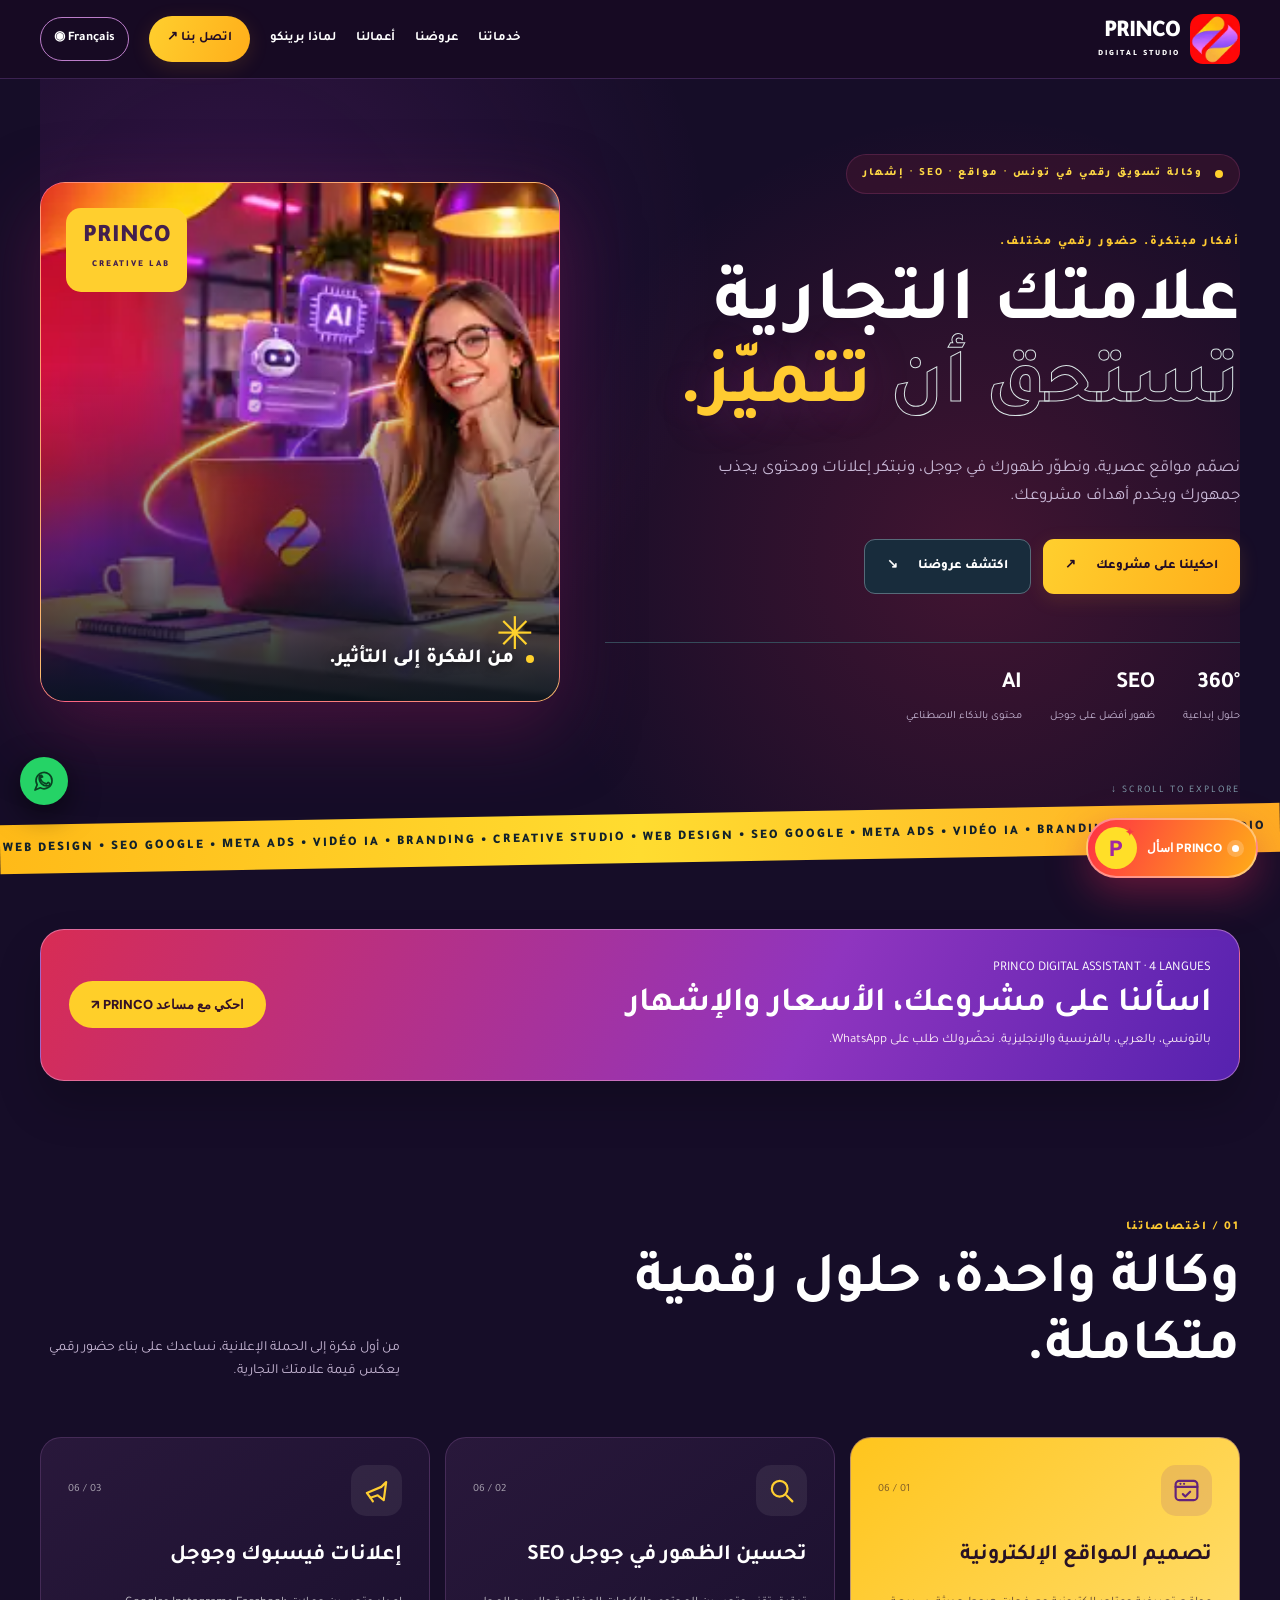
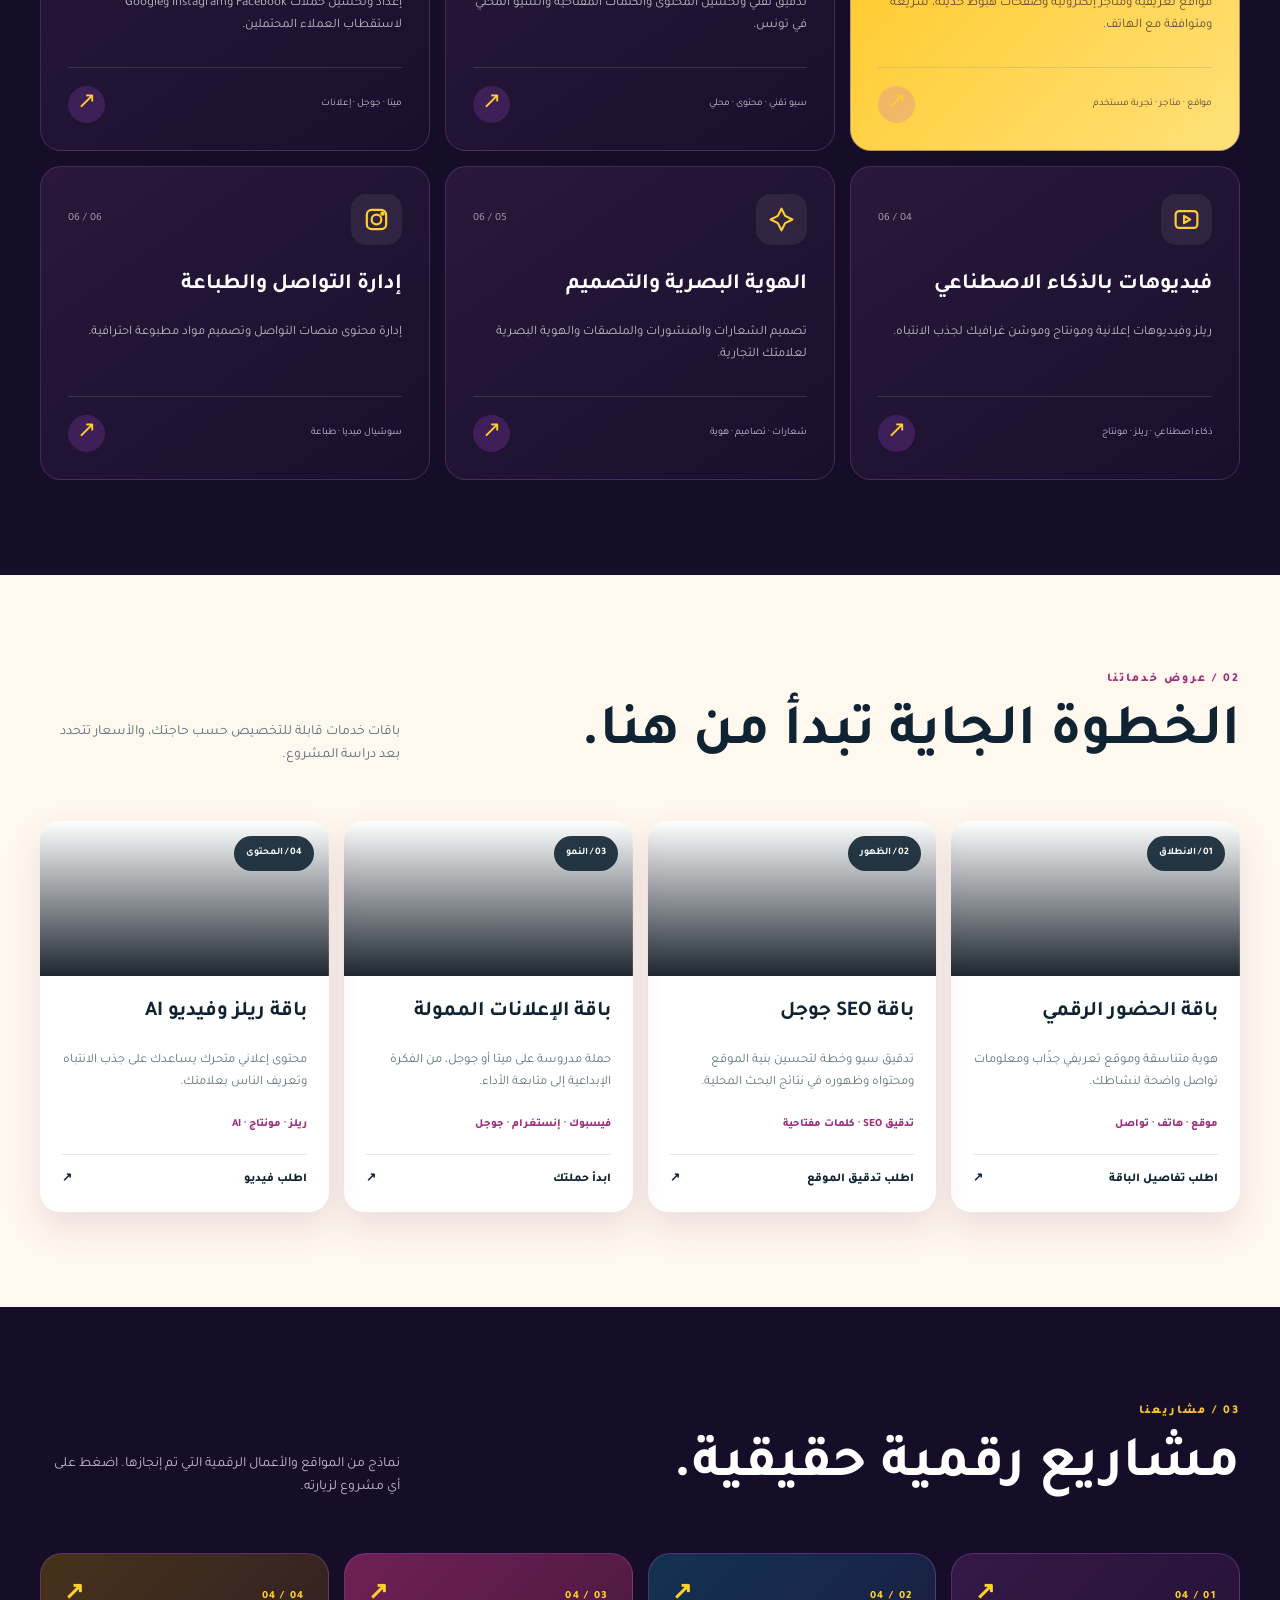
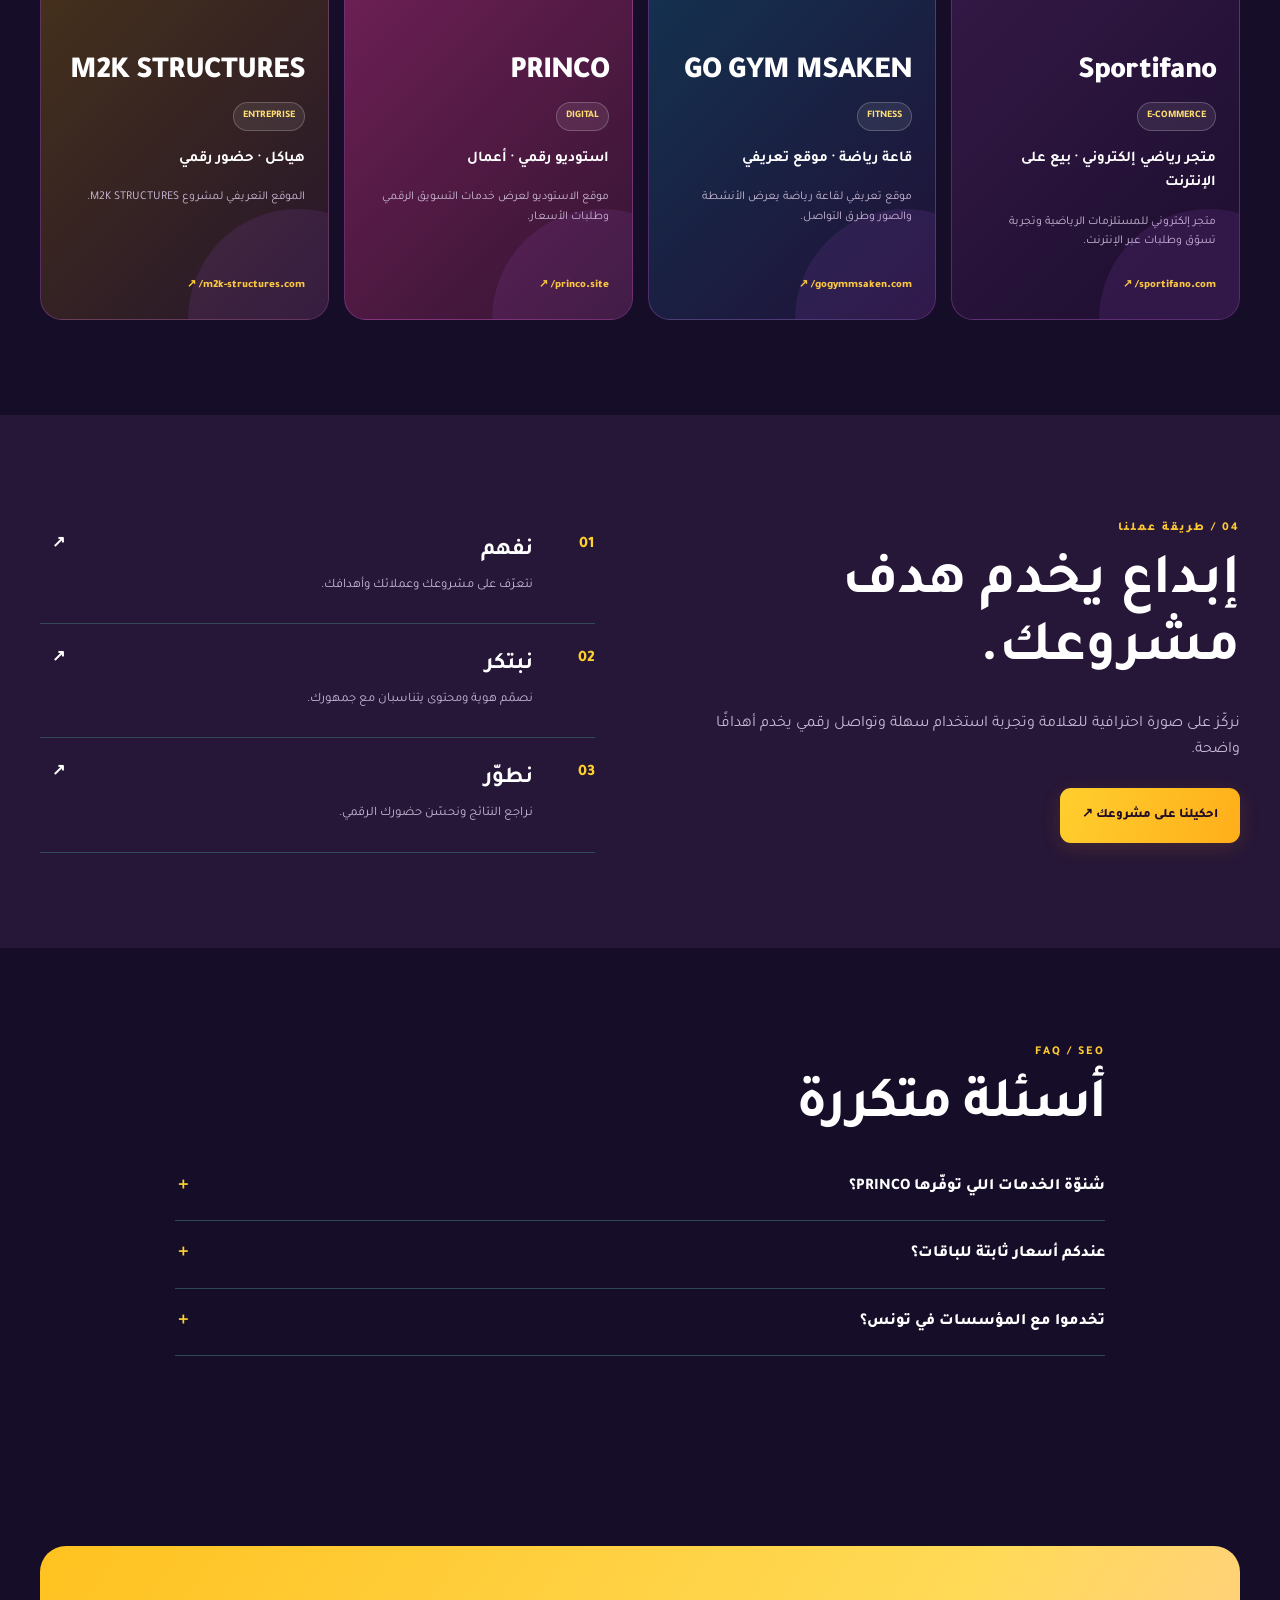
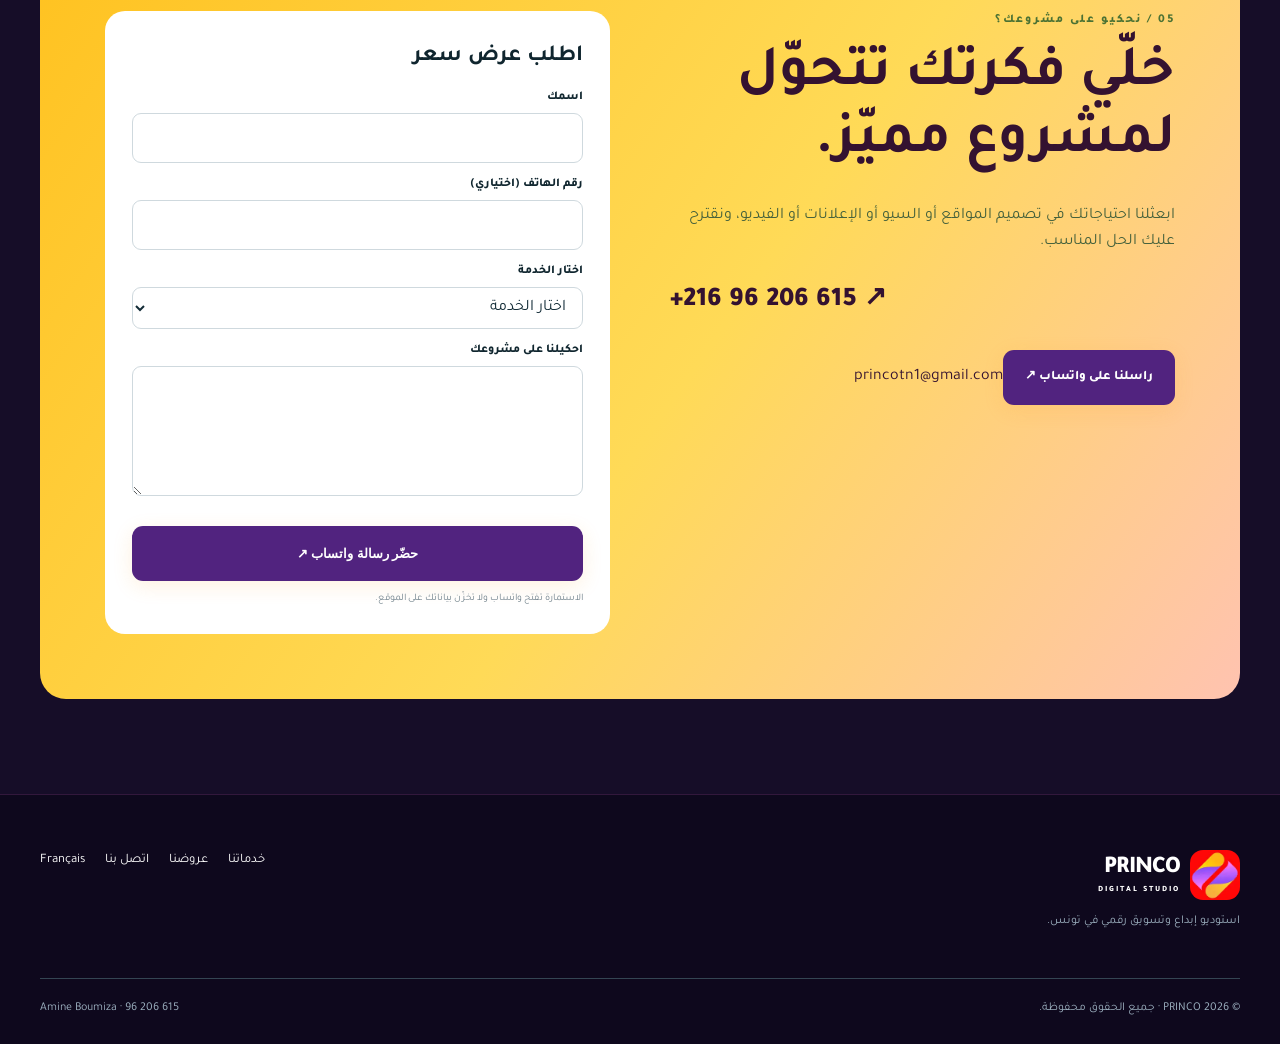
==== commit cbb82be1: "Set approved PRINCO AI cover as hero and social preview on ar/index.html" ====
--- a/ar/index.html
+++ b/ar/index.html
@@ -1 +1 @@
-<!doctype html><html lang="ar" dir="rtl"><head><meta charset="UTF-8"><meta name="viewport" content="width=device-width, initial-scale=1"><meta name="theme-color" content="#081522"><title>PRINCO | وكالة تسويق رقمي في تونس — مواقع وSEO وإعلانات</title><meta name="description" content="PRINCO وكالة تسويق رقمي في تونس: تصميم مواقع إلكترونية احترافية، تحسين الظهور في جوجل SEO، إعلانات فيسبوك وإنستغرام وجوجل، فيديوهات بالذكاء الاصطناعي وهوية بصرية. اطلب عرض سعر."><meta name="robots" content="index,follow,max-image-preview:large"><link rel="canonical" href="https://www.princo.site/ar/"><link rel="alternate" hreflang="fr-TN" href="https://www.princo.site/"><link rel="alternate" hreflang="ar-TN" href="https://www.princo.site/ar/"><link rel="alternate" hreflang="x-default" href="https://www.princo.site/"><meta property="og:site_name" content="PRINCO Digital Studio"><meta property="og:locale" content="ar_TN"><meta property="og:type" content="website"><meta property="og:title" content="PRINCO | وكالة تسويق رقمي في تونس — مواقع وSEO وإعلانات"><meta property="og:description" content="PRINCO وكالة تسويق رقمي في تونس: تصميم مواقع إلكترونية احترافية، تحسين الظهور في جوجل SEO، إعلانات فيسبوك وإنستغرام وجوجل، فيديوهات بالذكاء الاصطناعي وهوية بصرية. اطلب عرض سعر."><meta property="og:url" content="https://www.princo.site/ar/"><meta property="og:image" content="https://www.princo.site/assets/princo-cover-portrait.webp"><meta property="og:image:alt" content="PRINCO Digital Studio — Tunisie"><meta name="twitter:card" content="summary_large_image"><meta name="twitter:image" content="https://www.princo.site/assets/princo-cover-portrait.webp"><link rel="icon" href="../assets/princo-favicon.png" sizes="48x48" type="image/png"><link rel="shortcut icon" href="../assets/princo-favicon.png"><link rel="preconnect" href="https://images.unsplash.com"><link rel="preconnect" href="https://fonts.googleapis.com"><link rel="preconnect" href="https://fonts.gstatic.com" crossorigin><link href="https://fonts.googleapis.com/css2?family=DM+Sans:wght@400;500;600;700;800&amp;family=Manrope:wght@400;600;700;800&amp;family=Tajawal:wght@400;500;600;700;800&amp;display=swap" rel="stylesheet"><link rel="stylesheet" href="../style.css"><link rel="stylesheet" href="../chatbot.css"><link rel="preload" as="image" href="../assets/princo-cover-portrait.webp"><script type="application/ld+json">{"@context": "https://schema.org", "@type": "ProfessionalService", "name": "PRINCO Digital Studio", "url": "https://www.princo.site/", "telephone": "+21696206615", "logo": "https://www.princo.site/assets/princo-original-logo.webp", "image": "https://www.princo.site/assets/princo-cover-portrait.webp", "areaServed": {"@type": "Country", "name": "Tunisia"}, "description": "PRINCO وكالة تسويق رقمي في تونس: تصميم مواقع إلكترونية احترافية، تحسين الظهور في جوجل SEO، إعلانات فيسبوك وإنستغرام وجوجل، فيديوهات بالذكاء الاصطناعي وهوية بصرية. اطلب عرض سعر.", "availableLanguage": ["French", "Arabic", "English"], "hasOfferCatalog": {"@type": "OfferCatalog", "name": "Services digitaux / خدمات رقمية", "itemListElement": [{"@type": "OfferCatalog", "name": "تصميم المواقع الإلكترونية"}, {"@type": "OfferCatalog", "name": "تحسين الظهور في جوجل SEO"}, {"@type": "OfferCatalog", "name": "إعلانات فيسبوك وجوجل"}, {"@type": "OfferCatalog", "name": "فيديوهات بالذكاء الاصطناعي"}, {"@type": "OfferCatalog", "name": "الهوية البصرية والتصميم"}, {"@type": "OfferCatalog", "name": "إدارة التواصل والطباعة"}]}}</script><script type="application/ld+json">{"@context": "https://schema.org", "@type": "FAQPage", "mainEntity": [{"@type": "Question", "name": "شنوّة الخدمات اللي توفّرها PRINCO؟", "acceptedAnswer": {"@type": "Answer", "text": "نقدّم تصميم المواقع وتحسين الظهور في جوجل والإعلانات الممولة وفيديوهات الذكاء الاصطناعي والتصميم وإدارة منصات التواصل."}}, {"@type": "Question", "name": "عندكم أسعار ثابتة للباقات؟", "acceptedAnswer": {"@type": "Answer", "text": "الخدمات تتحدّد حسب طبيعة المشروع واحتياجاته. تواصل معنا باش نعدّولك عرض سعر مناسب."}}, {"@type": "Question", "name": "تخدموا مع المؤسسات في تونس؟", "acceptedAnswer": {"@type": "Answer", "text": "نعم، نتعامل مع المؤسسات والعلامات التجارية اللي تحب تطوّر حضورها الرقمي في تونس."}}]}</script></head><body><header class="header" id="top"><div class="container header-inner"><a class="brand" href="#top" aria-label="PRINCO"><span class="brand-mark"><img src="../assets/princo-original-logo.webp" alt="" width="50" height="50"></span><span class="brand-letter">PRINCO<small>DIGITAL STUDIO</small></span></a><button id="menuToggle" class="menu-toggle" aria-label="القائمة" aria-expanded="false" aria-controls="mainNav"><svg viewBox="0 0 24 24" width="24" height="24" fill="none" stroke="currentColor" stroke-width="2" stroke-linecap="round" aria-hidden="true"><path d="M4 7h16M4 12h16M4 17h16"/></svg></button><nav class="nav" id="mainNav"><a href="#services" class="">خدماتنا</a><a href="#offres" class="">عروضنا</a><a href="#portfolio" class="">أعمالنا</a><a href="#approche" class="">لماذا برينكو</a><a href="#contact" class="nav-last">اتصل بنا ↗</a><a class="lang-toggle" href="/" lang="fr" hreflang="fr-TN">Français ◉</a></nav></div></header><main><section class="hero container"><div class="hero-main reveal"><div class="eyebrow"><i class="signal"></i> وكالة تسويق رقمي في تونس · مواقع · SEO · إشهار</div><div class="hero-mini-label">أفكار مبتكرة. حضور رقمي مختلف.</div><h1>علامتك التجارية<br><span class="outline-word">تستحق أن</span> <em>تتميّز.</em></h1><p class="hero-desc">نصمّم مواقع عصرية، ونطوّر ظهورك في جوجل، ونبتكر إعلانات ومحتوى يجذب جمهورك ويخدم أهداف مشروعك.</p><div class="hero-btns"><a class="btn btn-accent" href="#contact">احكيلنا على مشروعك <span>↗</span></a><a class="btn btn-outline" href="#offres">اكتشف عروضنا <span>↘</span></a></div><div class="micro-stats"><div><strong>360°</strong><span>حلول إبداعية</span></div><div><strong>SEO</strong><span>ظهور أفضل على جوجل</span></div><div><strong>AI</strong><span>محتوى بالذكاء الاصطناعي</span></div></div></div><div class="hero-art reveal"><img src="../assets/princo-cover-portrait.webp" alt="تصميم وتسويق رقمي PRINCO" width="750" height="900" fetchpriority="high"><div class="hero-art-shade"></div><div class="art-sticker">PRINCO<br><small>CREATIVE LAB</small></div><div class="art-caption"><span class="dot"></span>من الفكرة إلى التأثير.</div><div class="corner-glyph">✳</div></div><div class="hero-scroll">SCROLL TO EXPLORE <span>↓</span></div></section><div class="ticker" aria-label="استراتيجية  •  تصميم  •  نتائج"><div class="ticker-inner">WEB DESIGN • SEO GOOGLE • META ADS • VIDÉO IA • BRANDING • CREATIVE STUDIO • WEB DESIGN • SEO GOOGLE • META ADS • VIDÉO IA • BRANDING • CREATIVE STUDIO • WEB DESIGN • SEO GOOGLE • META ADS • VIDÉO IA • BRANDING • CREATIVE STUDIO •</div></div><section class="princo-assistant-feature container" aria-label="مساعد PRINCO"><div class="princo-assistant-banner"><div><small>PRINCO DIGITAL ASSISTANT · 4 LANGUES</small><h2>اسألنا على مشروعك، الأسعار والإشهار</h2><p>بالتونسي، بالعربي، بالفرنسية والإنجليزية. نحضّرولك طلب على WhatsApp.</p></div><button type="button" data-open-princo-chat>احكي مع مساعد PRINCO ↗</button></div></section><section class="section container" id="services"><div class="section-head reveal"><div><div class="section-kicker">01 / اختصاصاتنا</div><h2>وكالة واحدة، حلول رقمية متكاملة.</h2></div><p>من أول فكرة إلى الحملة الإعلانية، نساعدك على بناء حضور رقمي يعكس قيمة علامتك التجارية.</p></div><div class="services-grid"><article class="service-card reveal"><div class="service-top"><span class="service-symbol"><svg viewBox="0 0 24 24" fill="none" stroke="currentColor" stroke-width="1.8" stroke-linecap="round" stroke-linejoin="round" aria-hidden="true"><rect x="3" y="4" width="18" height="16" rx="3"/><path d="M3 9h18M7 6.5h.01M10 6.5h.01M9 15l2 2 4-4"/></svg></span><span class="service-count">01 / 06</span></div><h3>تصميم المواقع الإلكترونية</h3><p>مواقع تعريفية ومتاجر إلكترونية وصفحات هبوط حديثة، سريعة ومتوافقة مع الهاتف.</p><div class="service-foot"><span>مواقع · متاجر · تجربة مستخدم</span><a href="#contact" aria-label="تصميم المواقع الإلكترونية">↗</a></div></article><article class="service-card reveal"><div class="service-top"><span class="service-symbol"><svg viewBox="0 0 24 24" fill="none" stroke="currentColor" stroke-width="1.8" stroke-linecap="round" aria-hidden="true"><circle cx="10.5" cy="10.5" r="6.5"/><path d="m16 16 5 5"/></svg></span><span class="service-count">02 / 06</span></div><h3>تحسين الظهور في جوجل SEO</h3><p>تدقيق تقني وتحسين المحتوى والكلمات المفتاحية والسيو المحلي في تونس.</p><div class="service-foot"><span>سيو تقني · محتوى · محلي</span><a href="#contact" aria-label="تحسين الظهور في جوجل SEO">↗</a></div></article><article class="service-card reveal"><div class="service-top"><span class="service-symbol"><svg viewBox="0 0 24 24" fill="none" stroke="currentColor" stroke-width="1.8" stroke-linecap="round" stroke-linejoin="round" aria-hidden="true"><path d="m4 14 12-5 4-4-2 15-5-4-6 2-3-4z"/><path d="m7 18 2 3"/></svg></span><span class="service-count">03 / 06</span></div><h3>إعلانات فيسبوك وجوجل</h3><p>إعداد وتحسين حملات Facebook وInstagram وGoogle لاستقطاب العملاء المحتملين.</p><div class="service-foot"><span>ميتا · جوجل · إعلانات</span><a href="#contact" aria-label="إعلانات فيسبوك وجوجل">↗</a></div></article><article class="service-card reveal"><div class="service-top"><span class="service-symbol"><svg viewBox="0 0 24 24" fill="none" stroke="currentColor" stroke-width="1.8" stroke-linecap="round" stroke-linejoin="round" aria-hidden="true"><rect x="3" y="5" width="18" height="14" rx="3"/><path d="m10 9 5 3-5 3z"/></svg></span><span class="service-count">04 / 06</span></div><h3>فيديوهات بالذكاء الاصطناعي</h3><p>ريلز وفيديوهات إعلانية ومونتاج وموشن غرافيك لجذب الانتباه.</p><div class="service-foot"><span>ذكاء اصطناعي · ريلز · مونتاج</span><a href="#contact" aria-label="فيديوهات بالذكاء الاصطناعي">↗</a></div></article><article class="service-card reveal"><div class="service-top"><span class="service-symbol"><svg viewBox="0 0 24 24" fill="none" stroke="currentColor" stroke-width="1.8" stroke-linecap="round" stroke-linejoin="round" aria-hidden="true"><path d="m12 3 3 6 6 3-6 3-3 6-3-6-6-3 6-3 3-6z"/></svg></span><span class="service-count">05 / 06</span></div><h3>الهوية البصرية والتصميم</h3><p>تصميم الشعارات والمنشورات والملصقات والهوية البصرية لعلامتك التجارية.</p><div class="service-foot"><span>شعارات · تصاميم · هوية</span><a href="#contact" aria-label="الهوية البصرية والتصميم">↗</a></div></article><article class="service-card reveal"><div class="service-top"><span class="service-symbol"><svg viewBox="0 0 24 24" fill="none" stroke="currentColor" stroke-width="1.8" stroke-linecap="round" stroke-linejoin="round" aria-hidden="true"><rect x="4" y="4" width="16" height="16" rx="4"/><circle cx="12" cy="12" r="4"/><circle cx="17" cy="7" r="1" fill="currentColor"/></svg></span><span class="service-count">06 / 06</span></div><h3>إدارة التواصل والطباعة</h3><p>إدارة محتوى منصات التواصل وتصميم مواد مطبوعة احترافية.</p><div class="service-foot"><span>سوشيال ميديا · طباعة</span><a href="#contact" aria-label="إدارة التواصل والطباعة">↗</a></div></article></div></section><section class="section offers-block" id="offres"><div class="container"><div class="section-head reveal"><div><div class="section-kicker">02 / عروض خدماتنا</div><h2>الخطوة الجاية تبدأ من هنا.</h2></div><p>باقات خدمات قابلة للتخصيص حسب حاجتك، والأسعار تتحدد بعد دراسة المشروع.</p></div><div class="offers-grid"><article class="offer-card reveal"><div class="offer-image" style="background-image:linear-gradient(180deg,transparent,#07111be8),url(https://images.unsplash.com/photo-1460925895917-afdab827c52f?auto=format&amp;fit=crop&amp;w=750&amp;q=75)"><span class="offer-num">01 / الانطلاق</span></div><div class="offer-body"><h3>باقة الحضور الرقمي</h3><p>هوية متناسقة وموقع تعريفي جذّاب ومعلومات تواصل واضحة لنشاطك.</p><div class="offer-chip">موقع · هاتف · تواصل</div><a href="https://wa.me/21696206615?text=%D8%A7%D9%84%D8%B3%D9%84%D8%A7%D9%85%20%D8%B9%D9%84%D9%8A%D9%83%D9%85%20PRINCO%D8%8C%20%D9%86%D8%AD%D8%A8%20%D8%B9%D8%B1%D8%B6%20%D8%B3%D8%B9%D8%B1%20%D8%A8%D8%AE%D8%B5%D9%88%D8%B5%3A%20%D8%A8%D8%A7%D9%82%D8%A9%20%D8%A7%D9%84%D8%AD%D8%B6%D9%88%D8%B1%20%D8%A7%D9%84%D8%B1%D9%82%D9%85%D9%8A" target="_blank" rel="noopener noreferrer">اطلب تفاصيل الباقة <span>↗</span></a></div></article><article class="offer-card reveal"><div class="offer-image" style="background-image:linear-gradient(180deg,transparent,#07111be8),url(https://images.unsplash.com/photo-1551288049-bebda4e38f71?auto=format&amp;fit=crop&amp;w=750&amp;q=75)"><span class="offer-num">02 / الظهور</span></div><div class="offer-body"><h3>باقة SEO جوجل</h3><p>تدقيق سيو وخطة لتحسين بنية الموقع ومحتواه وظهوره في نتائج البحث المحلية.</p><div class="offer-chip">تدقيق SEO · كلمات مفتاحية</div><a href="https://wa.me/21696206615?text=%D8%A7%D9%84%D8%B3%D9%84%D8%A7%D9%85%20%D8%B9%D9%84%D9%8A%D9%83%D9%85%20PRINCO%D8%8C%20%D9%86%D8%AD%D8%A8%20%D8%B9%D8%B1%D8%B6%20%D8%B3%D8%B9%D8%B1%20%D8%A8%D8%AE%D8%B5%D9%88%D8%B5%3A%20%D8%A8%D8%A7%D9%82%D8%A9%20SEO%20%D8%AC%D9%88%D8%AC%D9%84" target="_blank" rel="noopener noreferrer">اطلب تدقيق الموقع <span>↗</span></a></div></article><article class="offer-card reveal"><div class="offer-image" style="background-image:linear-gradient(180deg,transparent,#07111be8),url(https://images.unsplash.com/photo-1557838923-2985c318be48?auto=format&amp;fit=crop&amp;w=750&amp;q=75)"><span class="offer-num">03 / النمو</span></div><div class="offer-body"><h3>باقة الإعلانات الممولة</h3><p>حملة مدروسة على ميتا أو جوجل، من الفكرة الإبداعية إلى متابعة الأداء.</p><div class="offer-chip">فيسبوك · إنستغرام · جوجل</div><a href="https://wa.me/21696206615?text=%D8%A7%D9%84%D8%B3%D9%84%D8%A7%D9%85%20%D8%B9%D9%84%D9%8A%D9%83%D9%85%20PRINCO%D8%8C%20%D9%86%D8%AD%D8%A8%20%D8%B9%D8%B1%D8%B6%20%D8%B3%D8%B9%D8%B1%20%D8%A8%D8%AE%D8%B5%D9%88%D8%B5%3A%20%D8%A8%D8%A7%D9%82%D8%A9%20%D8%A7%D9%84%D8%A5%D8%B9%D9%84%D8%A7%D9%86%D8%A7%D8%AA%20%D8%A7%D9%84%D9%85%D9%85%D9%88%D9%84%D8%A9" target="_blank" rel="noopener noreferrer">ابدأ حملتك <span>↗</span></a></div></article><article class="offer-card reveal"><div class="offer-image" style="background-image:linear-gradient(180deg,transparent,#07111be8),url(https://images.unsplash.com/photo-1536240478700-b869070f9279?auto=format&amp;fit=crop&amp;w=750&amp;q=75)"><span class="offer-num">04 / المحتوى</span></div><div class="offer-body"><h3>باقة ريلز وفيديو AI</h3><p>محتوى إعلاني متحرك يساعدك على جذب الانتباه وتعريف الناس بعلامتك.</p><div class="offer-chip">ريلز · مونتاج · AI</div><a href="https://wa.me/21696206615?text=%D8%A7%D9%84%D8%B3%D9%84%D8%A7%D9%85%20%D8%B9%D9%84%D9%8A%D9%83%D9%85%20PRINCO%D8%8C%20%D9%86%D8%AD%D8%A8%20%D8%B9%D8%B1%D8%B6%20%D8%B3%D8%B9%D8%B1%20%D8%A8%D8%AE%D8%B5%D9%88%D8%B5%3A%20%D8%A8%D8%A7%D9%82%D8%A9%20%D8%B1%D9%8A%D9%84%D8%B2%20%D9%88%D9%81%D9%8A%D8%AF%D9%8A%D9%88%20AI" target="_blank" rel="noopener noreferrer">اطلب فيديو <span>↗</span></a></div></article></div></div></section><section class="section container projects-section" id="portfolio"><div class="section-head reveal"><div><div class="section-kicker">03 / مشاريعنا</div><h2>مشاريع رقمية حقيقية.</h2></div><p>نماذج من المواقع والأعمال الرقمية التي تم إنجازها. اضغط على أي مشروع لزيارته.</p></div><div class="project-grid"><a class="project-card reveal" href="https://sportifano.com/" target="_blank" rel="noopener noreferrer" aria-label="زيارة Sportifano"><span class="project-top"><span class="project-index">01 / 04</span><span class="project-arrow" aria-hidden="true">↗</span></span><div class="project-brand">Sportifano</div><span class="project-tag">E-COMMERCE</span><h3>متجر رياضي إلكتروني · بيع على الإنترنت</h3><p>متجر إلكتروني للمستلزمات الرياضية وتجربة تسوّق وطلبات عبر الإنترنت.</p><span class="project-url">sportifano.com/ ↗</span></a><a class="project-card reveal" href="https://gogymmsaken.com/" target="_blank" rel="noopener noreferrer" aria-label="زيارة GO GYM MSAKEN"><span class="project-top"><span class="project-index">02 / 04</span><span class="project-arrow" aria-hidden="true">↗</span></span><div class="project-brand">GO GYM MSAKEN</div><span class="project-tag">FITNESS</span><h3>قاعة رياضة · موقع تعريفي</h3><p>موقع تعريفي لقاعة رياضة يعرض الأنشطة والصور وطرق التواصل.</p><span class="project-url">gogymmsaken.com/ ↗</span></a><a class="project-card reveal" href="https://princo.site/" target="_blank" rel="noopener noreferrer" aria-label="زيارة PRINCO"><span class="project-top"><span class="project-index">03 / 04</span><span class="project-arrow" aria-hidden="true">↗</span></span><div class="project-brand">PRINCO</div><span class="project-tag">DIGITAL</span><h3>استوديو رقمي · أعمال</h3><p>موقع الاستوديو لعرض خدمات التسويق الرقمي وطلبات الأسعار.</p><span class="project-url">princo.site/ ↗</span></a><a class="project-card reveal" href="https://m2k-structures.com/" target="_blank" rel="noopener noreferrer" aria-label="زيارة M2K STRUCTURES"><span class="project-top"><span class="project-index">04 / 04</span><span class="project-arrow" aria-hidden="true">↗</span></span><div class="project-brand">M2K STRUCTURES</div><span class="project-tag">ENTREPRISE</span><h3>هياكل · حضور رقمي</h3><p>الموقع التعريفي لمشروع M2K STRUCTURES.</p><span class="project-url">m2k-structures.com/ ↗</span></a></div></section><section class="section approach" id="approche"><div class="container approach-layout"><div class="approach-text reveal"><div class="section-kicker">04 / طريقة عملنا</div><h2>إبداع يخدم هدف مشروعك.</h2><p>نركّز على صورة احترافية للعلامة وتجربة استخدام سهلة وتواصل رقمي يخدم أهدافًا واضحة.</p><a class="btn btn-accent" href="#contact">احكيلنا على مشروعك ↗</a></div><div class="steps"><div class="step reveal"><span>01</span><div><h3>نفهم</h3><p>نتعرّف على مشروعك وعملائك وأهدافك.</p></div><b>↗</b></div><div class="step reveal"><span>02</span><div><h3>نبتكر</h3><p>نصمّم هوية ومحتوى يتناسبان مع جمهورك.</p></div><b>↗</b></div><div class="step reveal"><span>03</span><div><h3>نطوّر</h3><p>نراجع النتائج ونحسّن حضورك الرقمي.</p></div><b>↗</b></div></div></div></section><section class="section container faq" id="faq"><div class="section-kicker">FAQ / SEO</div><h2>أسئلة متكررة</h2><details><summary>شنوّة الخدمات اللي توفّرها PRINCO؟<span>＋</span></summary><p>نقدّم تصميم المواقع وتحسين الظهور في جوجل والإعلانات الممولة وفيديوهات الذكاء الاصطناعي والتصميم وإدارة منصات التواصل.</p></details><details><summary>عندكم أسعار ثابتة للباقات؟<span>＋</span></summary><p>الخدمات تتحدّد حسب طبيعة المشروع واحتياجاته. تواصل معنا باش نعدّولك عرض سعر مناسب.</p></details><details><summary>تخدموا مع المؤسسات في تونس؟<span>＋</span></summary><p>نعم، نتعامل مع المؤسسات والعلامات التجارية اللي تحب تطوّر حضورها الرقمي في تونس.</p></details></section><section class="section container contact" id="contact"><div class="contact-layout"><div class="contact-copy reveal"><div class="section-kicker">05 / نحكيو على مشروعك؟</div><h2>خلّي فكرتك تتحوّل لمشروع مميّز.</h2><p>ابعثلنا احتياجاتك في تصميم المواقع أو السيو أو الإعلانات أو الفيديو، ونقترح عليك الحل المناسب.</p><a class="phone" href="tel:+21696206615" dir="ltr">+216 96 206 615 ↗</a><a class="btn btn-accent" href="https://wa.me/21696206615" target="_blank" rel="noopener noreferrer">راسلنا على واتساب ↗</a><a class="princo-email" href="mailto:princotn1@gmail.com">princotn1@gmail.com</a></div><form id="contactForm" class="contact-form reveal"><h3>اطلب عرض سعر</h3><label for="clientName">اسمك</label><input id="clientName" name="name" required maxlength="100"><label for="clientPhone">رقم الهاتف (اختياري)</label><input id="clientPhone" name="phone" type="tel" maxlength="25"><label for="clientService">اختار الخدمة</label><select id="clientService" name="service" required><option value="">اختار الخدمة</option><option>تصميم المواقع الإلكترونية</option><option>تحسين الظهور في جوجل SEO</option><option>إعلانات فيسبوك وجوجل</option><option>فيديوهات بالذكاء الاصطناعي</option><option>الهوية البصرية والتصميم</option><option>إدارة التواصل والطباعة</option></select><label for="clientMessage">احكيلنا على مشروعك</label><textarea id="clientMessage" name="message" rows="4" maxlength="1800" required></textarea><button class="btn btn-accent submit" type="submit">حضّر رسالة واتساب ↗</button><small>الاستمارة تفتح واتساب ولا تخزّن بياناتك على الموقع.</small></form></div></section></main><footer><div class="container footer-top"><div><a class="brand" href="#top"><span class="brand-mark"><img src="../assets/princo-original-logo.webp" alt="" width="50" height="50"></span><span class="brand-letter">PRINCO<small>DIGITAL STUDIO</small></span></a><p>استوديو إبداع وتسويق رقمي في تونس.</p></div><div class="footer-links"><a href="#services">خدماتنا</a><a href="#offres">عروضنا</a><a href="#contact">اتصل بنا</a><a href="/">Français</a></div></div><div class="container footer-bottom"><span>© 2026 PRINCO · جميع الحقوق محفوظة.</span><span>Amine Boumiza · <a href="tel:+21696206615">96 206 615</a></span></div></footer><a class="wa-floating" aria-label="WhatsApp PRINCO" href="https://wa.me/21696206615" target="_blank" rel="noopener noreferrer"><svg viewBox="0 0 24 24" width="28" height="28" fill="none" stroke="currentColor" stroke-width="1.7" stroke-linecap="round" stroke-linejoin="round" aria-hidden="true"><path d="M20 11.7a8 8 0 0 1-11.7 7.1L3 21l2.2-5.3A8 8 0 1 1 20 11.7Z"/><path d="M8.2 8.4c.4 3.3 3.1 6 6.5 6.4l1.5-1.4 1.5 1-.3 2.1C11 18.1 5.9 13 7.5 6.6l2-.3 1.1 1.6z"/></svg></a><script src="../script.js" defer></script><script src="../chatbot.js" defer></script></body></html>+<!doctype html><html lang="ar" dir="rtl"><head><meta charset="UTF-8"><meta name="viewport" content="width=device-width, initial-scale=1"><meta name="theme-color" content="#081522"><title>PRINCO | وكالة تسويق رقمي في تونس — مواقع وSEO وإعلانات</title><meta name="description" content="PRINCO وكالة تسويق رقمي في تونس: تصميم مواقع إلكترونية احترافية، تحسين الظهور في جوجل SEO، إعلانات فيسبوك وإنستغرام وجوجل، فيديوهات بالذكاء الاصطناعي وهوية بصرية. اطلب عرض سعر."><meta name="robots" content="index,follow,max-image-preview:large"><link rel="canonical" href="https://www.princo.site/ar/"><link rel="alternate" hreflang="fr-TN" href="https://www.princo.site/"><link rel="alternate" hreflang="ar-TN" href="https://www.princo.site/ar/"><link rel="alternate" hreflang="x-default" href="https://www.princo.site/"><meta property="og:site_name" content="PRINCO Digital Studio"><meta property="og:locale" content="ar_TN"><meta property="og:type" content="website"><meta property="og:title" content="PRINCO | وكالة تسويق رقمي في تونس — مواقع وSEO وإعلانات"><meta property="og:description" content="PRINCO وكالة تسويق رقمي في تونس: تصميم مواقع إلكترونية احترافية، تحسين الظهور في جوجل SEO، إعلانات فيسبوك وإنستغرام وجوجل، فيديوهات بالذكاء الاصطناعي وهوية بصرية. اطلب عرض سعر."><meta property="og:url" content="https://www.princo.site/ar/"><meta property="og:image" content="https://www.princo.site/assets/princo-cover-ai.webp"><meta property="og:image:alt" content="PRINCO Digital Studio — Tunisie"><meta name="twitter:card" content="summary_large_image"><meta name="twitter:image" content="https://www.princo.site/assets/princo-cover-ai.webp"><link rel="icon" href="../assets/princo-favicon.png" sizes="48x48" type="image/png"><link rel="shortcut icon" href="../assets/princo-favicon.png"><link rel="preconnect" href="https://images.unsplash.com"><link rel="preconnect" href="https://fonts.googleapis.com"><link rel="preconnect" href="https://fonts.gstatic.com" crossorigin><link href="https://fonts.googleapis.com/css2?family=DM+Sans:wght@400;500;600;700;800&amp;family=Manrope:wght@400;600;700;800&amp;family=Tajawal:wght@400;500;600;700;800&amp;display=swap" rel="stylesheet"><link rel="stylesheet" href="../style.css"><link rel="stylesheet" href="../chatbot.css"><link rel="preload" as="image" href="../assets/princo-cover-ai.webp"><script type="application/ld+json">{"@context": "https://schema.org", "@type": "ProfessionalService", "name": "PRINCO Digital Studio", "url": "https://www.princo.site/", "telephone": "+21696206615", "logo": "https://www.princo.site/assets/princo-original-logo.webp", "image": "https://www.princo.site/assets/princo-cover-ai.webp", "areaServed": {"@type": "Country", "name": "Tunisia"}, "description": "PRINCO وكالة تسويق رقمي في تونس: تصميم مواقع إلكترونية احترافية، تحسين الظهور في جوجل SEO، إعلانات فيسبوك وإنستغرام وجوجل، فيديوهات بالذكاء الاصطناعي وهوية بصرية. اطلب عرض سعر.", "availableLanguage": ["French", "Arabic", "English"], "hasOfferCatalog": {"@type": "OfferCatalog", "name": "Services digitaux / خدمات رقمية", "itemListElement": [{"@type": "OfferCatalog", "name": "تصميم المواقع الإلكترونية"}, {"@type": "OfferCatalog", "name": "تحسين الظهور في جوجل SEO"}, {"@type": "OfferCatalog", "name": "إعلانات فيسبوك وجوجل"}, {"@type": "OfferCatalog", "name": "فيديوهات بالذكاء الاصطناعي"}, {"@type": "OfferCatalog", "name": "الهوية البصرية والتصميم"}, {"@type": "OfferCatalog", "name": "إدارة التواصل والطباعة"}]}}</script><script type="application/ld+json">{"@context": "https://schema.org", "@type": "FAQPage", "mainEntity": [{"@type": "Question", "name": "شنوّة الخدمات اللي توفّرها PRINCO؟", "acceptedAnswer": {"@type": "Answer", "text": "نقدّم تصميم المواقع وتحسين الظهور في جوجل والإعلانات الممولة وفيديوهات الذكاء الاصطناعي والتصميم وإدارة منصات التواصل."}}, {"@type": "Question", "name": "عندكم أسعار ثابتة للباقات؟", "acceptedAnswer": {"@type": "Answer", "text": "الخدمات تتحدّد حسب طبيعة المشروع واحتياجاته. تواصل معنا باش نعدّولك عرض سعر مناسب."}}, {"@type": "Question", "name": "تخدموا مع المؤسسات في تونس؟", "acceptedAnswer": {"@type": "Answer", "text": "نعم، نتعامل مع المؤسسات والعلامات التجارية اللي تحب تطوّر حضورها الرقمي في تونس."}}]}</script></head><body><header class="header" id="top"><div class="container header-inner"><a class="brand" href="#top" aria-label="PRINCO"><span class="brand-mark"><img src="../assets/princo-original-logo.webp" alt="" width="50" height="50"></span><span class="brand-letter">PRINCO<small>DIGITAL STUDIO</small></span></a><button id="menuToggle" class="menu-toggle" aria-label="القائمة" aria-expanded="false" aria-controls="mainNav"><svg viewBox="0 0 24 24" width="24" height="24" fill="none" stroke="currentColor" stroke-width="2" stroke-linecap="round" aria-hidden="true"><path d="M4 7h16M4 12h16M4 17h16"/></svg></button><nav class="nav" id="mainNav"><a href="#services" class="">خدماتنا</a><a href="#offres" class="">عروضنا</a><a href="#portfolio" class="">أعمالنا</a><a href="#approche" class="">لماذا برينكو</a><a href="#contact" class="nav-last">اتصل بنا ↗</a><a class="lang-toggle" href="/" lang="fr" hreflang="fr-TN">Français ◉</a></nav></div></header><main><section class="hero container"><div class="hero-main reveal"><div class="eyebrow"><i class="signal"></i> وكالة تسويق رقمي في تونس · مواقع · SEO · إشهار</div><div class="hero-mini-label">أفكار مبتكرة. حضور رقمي مختلف.</div><h1>علامتك التجارية<br><span class="outline-word">تستحق أن</span> <em>تتميّز.</em></h1><p class="hero-desc">نصمّم مواقع عصرية، ونطوّر ظهورك في جوجل، ونبتكر إعلانات ومحتوى يجذب جمهورك ويخدم أهداف مشروعك.</p><div class="hero-btns"><a class="btn btn-accent" href="#contact">احكيلنا على مشروعك <span>↗</span></a><a class="btn btn-outline" href="#offres">اكتشف عروضنا <span>↘</span></a></div><div class="micro-stats"><div><strong>360°</strong><span>حلول إبداعية</span></div><div><strong>SEO</strong><span>ظهور أفضل على جوجل</span></div><div><strong>AI</strong><span>محتوى بالذكاء الاصطناعي</span></div></div></div><div class="hero-art reveal"><img src="../assets/princo-cover-ai.webp" alt="PRINCO للتسويق الرقمي والذكاء الاصطناعي في تونس" width="470" height="265" fetchpriority="high" decoding="async"><div class="hero-art-shade"></div><div class="art-sticker">PRINCO<br><small>CREATIVE LAB</small></div><div class="art-caption"><span class="dot"></span>من الفكرة إلى التأثير.</div><div class="corner-glyph">✳</div></div><div class="hero-scroll">SCROLL TO EXPLORE <span>↓</span></div></section><div class="ticker" aria-label="استراتيجية  •  تصميم  •  نتائج"><div class="ticker-inner">WEB DESIGN • SEO GOOGLE • META ADS • VIDÉO IA • BRANDING • CREATIVE STUDIO • WEB DESIGN • SEO GOOGLE • META ADS • VIDÉO IA • BRANDING • CREATIVE STUDIO • WEB DESIGN • SEO GOOGLE • META ADS • VIDÉO IA • BRANDING • CREATIVE STUDIO •</div></div><section class="princo-assistant-feature container" aria-label="مساعد PRINCO"><div class="princo-assistant-banner"><div><small>PRINCO DIGITAL ASSISTANT · 4 LANGUES</small><h2>اسألنا على مشروعك، الأسعار والإشهار</h2><p>بالتونسي، بالعربي، بالفرنسية والإنجليزية. نحضّرولك طلب على WhatsApp.</p></div><button type="button" data-open-princo-chat>احكي مع مساعد PRINCO ↗</button></div></section><section class="section container" id="services"><div class="section-head reveal"><div><div class="section-kicker">01 / اختصاصاتنا</div><h2>وكالة واحدة، حلول رقمية متكاملة.</h2></div><p>من أول فكرة إلى الحملة الإعلانية، نساعدك على بناء حضور رقمي يعكس قيمة علامتك التجارية.</p></div><div class="services-grid"><article class="service-card reveal"><div class="service-top"><span class="service-symbol"><svg viewBox="0 0 24 24" fill="none" stroke="currentColor" stroke-width="1.8" stroke-linecap="round" stroke-linejoin="round" aria-hidden="true"><rect x="3" y="4" width="18" height="16" rx="3"/><path d="M3 9h18M7 6.5h.01M10 6.5h.01M9 15l2 2 4-4"/></svg></span><span class="service-count">01 / 06</span></div><h3>تصميم المواقع الإلكترونية</h3><p>مواقع تعريفية ومتاجر إلكترونية وصفحات هبوط حديثة، سريعة ومتوافقة مع الهاتف.</p><div class="service-foot"><span>مواقع · متاجر · تجربة مستخدم</span><a href="#contact" aria-label="تصميم المواقع الإلكترونية">↗</a></div></article><article class="service-card reveal"><div class="service-top"><span class="service-symbol"><svg viewBox="0 0 24 24" fill="none" stroke="currentColor" stroke-width="1.8" stroke-linecap="round" aria-hidden="true"><circle cx="10.5" cy="10.5" r="6.5"/><path d="m16 16 5 5"/></svg></span><span class="service-count">02 / 06</span></div><h3>تحسين الظهور في جوجل SEO</h3><p>تدقيق تقني وتحسين المحتوى والكلمات المفتاحية والسيو المحلي في تونس.</p><div class="service-foot"><span>سيو تقني · محتوى · محلي</span><a href="#contact" aria-label="تحسين الظهور في جوجل SEO">↗</a></div></article><article class="service-card reveal"><div class="service-top"><span class="service-symbol"><svg viewBox="0 0 24 24" fill="none" stroke="currentColor" stroke-width="1.8" stroke-linecap="round" stroke-linejoin="round" aria-hidden="true"><path d="m4 14 12-5 4-4-2 15-5-4-6 2-3-4z"/><path d="m7 18 2 3"/></svg></span><span class="service-count">03 / 06</span></div><h3>إعلانات فيسبوك وجوجل</h3><p>إعداد وتحسين حملات Facebook وInstagram وGoogle لاستقطاب العملاء المحتملين.</p><div class="service-foot"><span>ميتا · جوجل · إعلانات</span><a href="#contact" aria-label="إعلانات فيسبوك وجوجل">↗</a></div></article><article class="service-card reveal"><div class="service-top"><span class="service-symbol"><svg viewBox="0 0 24 24" fill="none" stroke="currentColor" stroke-width="1.8" stroke-linecap="round" stroke-linejoin="round" aria-hidden="true"><rect x="3" y="5" width="18" height="14" rx="3"/><path d="m10 9 5 3-5 3z"/></svg></span><span class="service-count">04 / 06</span></div><h3>فيديوهات بالذكاء الاصطناعي</h3><p>ريلز وفيديوهات إعلانية ومونتاج وموشن غرافيك لجذب الانتباه.</p><div class="service-foot"><span>ذكاء اصطناعي · ريلز · مونتاج</span><a href="#contact" aria-label="فيديوهات بالذكاء الاصطناعي">↗</a></div></article><article class="service-card reveal"><div class="service-top"><span class="service-symbol"><svg viewBox="0 0 24 24" fill="none" stroke="currentColor" stroke-width="1.8" stroke-linecap="round" stroke-linejoin="round" aria-hidden="true"><path d="m12 3 3 6 6 3-6 3-3 6-3-6-6-3 6-3 3-6z"/></svg></span><span class="service-count">05 / 06</span></div><h3>الهوية البصرية والتصميم</h3><p>تصميم الشعارات والمنشورات والملصقات والهوية البصرية لعلامتك التجارية.</p><div class="service-foot"><span>شعارات · تصاميم · هوية</span><a href="#contact" aria-label="الهوية البصرية والتصميم">↗</a></div></article><article class="service-card reveal"><div class="service-top"><span class="service-symbol"><svg viewBox="0 0 24 24" fill="none" stroke="currentColor" stroke-width="1.8" stroke-linecap="round" stroke-linejoin="round" aria-hidden="true"><rect x="4" y="4" width="16" height="16" rx="4"/><circle cx="12" cy="12" r="4"/><circle cx="17" cy="7" r="1" fill="currentColor"/></svg></span><span class="service-count">06 / 06</span></div><h3>إدارة التواصل والطباعة</h3><p>إدارة محتوى منصات التواصل وتصميم مواد مطبوعة احترافية.</p><div class="service-foot"><span>سوشيال ميديا · طباعة</span><a href="#contact" aria-label="إدارة التواصل والطباعة">↗</a></div></article></div></section><section class="section offers-block" id="offres"><div class="container"><div class="section-head reveal"><div><div class="section-kicker">02 / عروض خدماتنا</div><h2>الخطوة الجاية تبدأ من هنا.</h2></div><p>باقات خدمات قابلة للتخصيص حسب حاجتك، والأسعار تتحدد بعد دراسة المشروع.</p></div><div class="offers-grid"><article class="offer-card reveal"><div class="offer-image" style="background-image:linear-gradient(180deg,transparent,#07111be8),url(https://images.unsplash.com/photo-1460925895917-afdab827c52f?auto=format&amp;fit=crop&amp;w=750&amp;q=75)"><span class="offer-num">01 / الانطلاق</span></div><div class="offer-body"><h3>باقة الحضور الرقمي</h3><p>هوية متناسقة وموقع تعريفي جذّاب ومعلومات تواصل واضحة لنشاطك.</p><div class="offer-chip">موقع · هاتف · تواصل</div><a href="https://wa.me/21696206615?text=%D8%A7%D9%84%D8%B3%D9%84%D8%A7%D9%85%20%D8%B9%D9%84%D9%8A%D9%83%D9%85%20PRINCO%D8%8C%20%D9%86%D8%AD%D8%A8%20%D8%B9%D8%B1%D8%B6%20%D8%B3%D8%B9%D8%B1%20%D8%A8%D8%AE%D8%B5%D9%88%D8%B5%3A%20%D8%A8%D8%A7%D9%82%D8%A9%20%D8%A7%D9%84%D8%AD%D8%B6%D9%88%D8%B1%20%D8%A7%D9%84%D8%B1%D9%82%D9%85%D9%8A" target="_blank" rel="noopener noreferrer">اطلب تفاصيل الباقة <span>↗</span></a></div></article><article class="offer-card reveal"><div class="offer-image" style="background-image:linear-gradient(180deg,transparent,#07111be8),url(https://images.unsplash.com/photo-1551288049-bebda4e38f71?auto=format&amp;fit=crop&amp;w=750&amp;q=75)"><span class="offer-num">02 / الظهور</span></div><div class="offer-body"><h3>باقة SEO جوجل</h3><p>تدقيق سيو وخطة لتحسين بنية الموقع ومحتواه وظهوره في نتائج البحث المحلية.</p><div class="offer-chip">تدقيق SEO · كلمات مفتاحية</div><a href="https://wa.me/21696206615?text=%D8%A7%D9%84%D8%B3%D9%84%D8%A7%D9%85%20%D8%B9%D9%84%D9%8A%D9%83%D9%85%20PRINCO%D8%8C%20%D9%86%D8%AD%D8%A8%20%D8%B9%D8%B1%D8%B6%20%D8%B3%D8%B9%D8%B1%20%D8%A8%D8%AE%D8%B5%D9%88%D8%B5%3A%20%D8%A8%D8%A7%D9%82%D8%A9%20SEO%20%D8%AC%D9%88%D8%AC%D9%84" target="_blank" rel="noopener noreferrer">اطلب تدقيق الموقع <span>↗</span></a></div></article><article class="offer-card reveal"><div class="offer-image" style="background-image:linear-gradient(180deg,transparent,#07111be8),url(https://images.unsplash.com/photo-1557838923-2985c318be48?auto=format&amp;fit=crop&amp;w=750&amp;q=75)"><span class="offer-num">03 / النمو</span></div><div class="offer-body"><h3>باقة الإعلانات الممولة</h3><p>حملة مدروسة على ميتا أو جوجل، من الفكرة الإبداعية إلى متابعة الأداء.</p><div class="offer-chip">فيسبوك · إنستغرام · جوجل</div><a href="https://wa.me/21696206615?text=%D8%A7%D9%84%D8%B3%D9%84%D8%A7%D9%85%20%D8%B9%D9%84%D9%8A%D9%83%D9%85%20PRINCO%D8%8C%20%D9%86%D8%AD%D8%A8%20%D8%B9%D8%B1%D8%B6%20%D8%B3%D8%B9%D8%B1%20%D8%A8%D8%AE%D8%B5%D9%88%D8%B5%3A%20%D8%A8%D8%A7%D9%82%D8%A9%20%D8%A7%D9%84%D8%A5%D8%B9%D9%84%D8%A7%D9%86%D8%A7%D8%AA%20%D8%A7%D9%84%D9%85%D9%85%D9%88%D9%84%D8%A9" target="_blank" rel="noopener noreferrer">ابدأ حملتك <span>↗</span></a></div></article><article class="offer-card reveal"><div class="offer-image" style="background-image:linear-gradient(180deg,transparent,#07111be8),url(https://images.unsplash.com/photo-1536240478700-b869070f9279?auto=format&amp;fit=crop&amp;w=750&amp;q=75)"><span class="offer-num">04 / المحتوى</span></div><div class="offer-body"><h3>باقة ريلز وفيديو AI</h3><p>محتوى إعلاني متحرك يساعدك على جذب الانتباه وتعريف الناس بعلامتك.</p><div class="offer-chip">ريلز · مونتاج · AI</div><a href="https://wa.me/21696206615?text=%D8%A7%D9%84%D8%B3%D9%84%D8%A7%D9%85%20%D8%B9%D9%84%D9%8A%D9%83%D9%85%20PRINCO%D8%8C%20%D9%86%D8%AD%D8%A8%20%D8%B9%D8%B1%D8%B6%20%D8%B3%D8%B9%D8%B1%20%D8%A8%D8%AE%D8%B5%D9%88%D8%B5%3A%20%D8%A8%D8%A7%D9%82%D8%A9%20%D8%B1%D9%8A%D9%84%D8%B2%20%D9%88%D9%81%D9%8A%D8%AF%D9%8A%D9%88%20AI" target="_blank" rel="noopener noreferrer">اطلب فيديو <span>↗</span></a></div></article></div></div></section><section class="section container projects-section" id="portfolio"><div class="section-head reveal"><div><div class="section-kicker">03 / مشاريعنا</div><h2>مشاريع رقمية حقيقية.</h2></div><p>نماذج من المواقع والأعمال الرقمية التي تم إنجازها. اضغط على أي مشروع لزيارته.</p></div><div class="project-grid"><a class="project-card reveal" href="https://sportifano.com/" target="_blank" rel="noopener noreferrer" aria-label="زيارة Sportifano"><span class="project-top"><span class="project-index">01 / 04</span><span class="project-arrow" aria-hidden="true">↗</span></span><div class="project-brand">Sportifano</div><span class="project-tag">E-COMMERCE</span><h3>متجر رياضي إلكتروني · بيع على الإنترنت</h3><p>متجر إلكتروني للمستلزمات الرياضية وتجربة تسوّق وطلبات عبر الإنترنت.</p><span class="project-url">sportifano.com/ ↗</span></a><a class="project-card reveal" href="https://gogymmsaken.com/" target="_blank" rel="noopener noreferrer" aria-label="زيارة GO GYM MSAKEN"><span class="project-top"><span class="project-index">02 / 04</span><span class="project-arrow" aria-hidden="true">↗</span></span><div class="project-brand">GO GYM MSAKEN</div><span class="project-tag">FITNESS</span><h3>قاعة رياضة · موقع تعريفي</h3><p>موقع تعريفي لقاعة رياضة يعرض الأنشطة والصور وطرق التواصل.</p><span class="project-url">gogymmsaken.com/ ↗</span></a><a class="project-card reveal" href="https://princo.site/" target="_blank" rel="noopener noreferrer" aria-label="زيارة PRINCO"><span class="project-top"><span class="project-index">03 / 04</span><span class="project-arrow" aria-hidden="true">↗</span></span><div class="project-brand">PRINCO</div><span class="project-tag">DIGITAL</span><h3>استوديو رقمي · أعمال</h3><p>موقع الاستوديو لعرض خدمات التسويق الرقمي وطلبات الأسعار.</p><span class="project-url">princo.site/ ↗</span></a><a class="project-card reveal" href="https://m2k-structures.com/" target="_blank" rel="noopener noreferrer" aria-label="زيارة M2K STRUCTURES"><span class="project-top"><span class="project-index">04 / 04</span><span class="project-arrow" aria-hidden="true">↗</span></span><div class="project-brand">M2K STRUCTURES</div><span class="project-tag">ENTREPRISE</span><h3>هياكل · حضور رقمي</h3><p>الموقع التعريفي لمشروع M2K STRUCTURES.</p><span class="project-url">m2k-structures.com/ ↗</span></a></div></section><section class="section approach" id="approche"><div class="container approach-layout"><div class="approach-text reveal"><div class="section-kicker">04 / طريقة عملنا</div><h2>إبداع يخدم هدف مشروعك.</h2><p>نركّز على صورة احترافية للعلامة وتجربة استخدام سهلة وتواصل رقمي يخدم أهدافًا واضحة.</p><a class="btn btn-accent" href="#contact">احكيلنا على مشروعك ↗</a></div><div class="steps"><div class="step reveal"><span>01</span><div><h3>نفهم</h3><p>نتعرّف على مشروعك وعملائك وأهدافك.</p></div><b>↗</b></div><div class="step reveal"><span>02</span><div><h3>نبتكر</h3><p>نصمّم هوية ومحتوى يتناسبان مع جمهورك.</p></div><b>↗</b></div><div class="step reveal"><span>03</span><div><h3>نطوّر</h3><p>نراجع النتائج ونحسّن حضورك الرقمي.</p></div><b>↗</b></div></div></div></section><section class="section container faq" id="faq"><div class="section-kicker">FAQ / SEO</div><h2>أسئلة متكررة</h2><details><summary>شنوّة الخدمات اللي توفّرها PRINCO؟<span>＋</span></summary><p>نقدّم تصميم المواقع وتحسين الظهور في جوجل والإعلانات الممولة وفيديوهات الذكاء الاصطناعي والتصميم وإدارة منصات التواصل.</p></details><details><summary>عندكم أسعار ثابتة للباقات؟<span>＋</span></summary><p>الخدمات تتحدّد حسب طبيعة المشروع واحتياجاته. تواصل معنا باش نعدّولك عرض سعر مناسب.</p></details><details><summary>تخدموا مع المؤسسات في تونس؟<span>＋</span></summary><p>نعم، نتعامل مع المؤسسات والعلامات التجارية اللي تحب تطوّر حضورها الرقمي في تونس.</p></details></section><section class="section container contact" id="contact"><div class="contact-layout"><div class="contact-copy reveal"><div class="section-kicker">05 / نحكيو على مشروعك؟</div><h2>خلّي فكرتك تتحوّل لمشروع مميّز.</h2><p>ابعثلنا احتياجاتك في تصميم المواقع أو السيو أو الإعلانات أو الفيديو، ونقترح عليك الحل المناسب.</p><a class="phone" href="tel:+21696206615" dir="ltr">+216 96 206 615 ↗</a><a class="btn btn-accent" href="https://wa.me/21696206615" target="_blank" rel="noopener noreferrer">راسلنا على واتساب ↗</a><a class="princo-email" href="mailto:princotn1@gmail.com">princotn1@gmail.com</a></div><form id="contactForm" class="contact-form reveal"><h3>اطلب عرض سعر</h3><label for="clientName">اسمك</label><input id="clientName" name="name" required maxlength="100"><label for="clientPhone">رقم الهاتف (اختياري)</label><input id="clientPhone" name="phone" type="tel" maxlength="25"><label for="clientService">اختار الخدمة</label><select id="clientService" name="service" required><option value="">اختار الخدمة</option><option>تصميم المواقع الإلكترونية</option><option>تحسين الظهور في جوجل SEO</option><option>إعلانات فيسبوك وجوجل</option><option>فيديوهات بالذكاء الاصطناعي</option><option>الهوية البصرية والتصميم</option><option>إدارة التواصل والطباعة</option></select><label for="clientMessage">احكيلنا على مشروعك</label><textarea id="clientMessage" name="message" rows="4" maxlength="1800" required></textarea><button class="btn btn-accent submit" type="submit">حضّر رسالة واتساب ↗</button><small>الاستمارة تفتح واتساب ولا تخزّن بياناتك على الموقع.</small></form></div></section></main><footer><div class="container footer-top"><div><a class="brand" href="#top"><span class="brand-mark"><img src="../assets/princo-original-logo.webp" alt="" width="50" height="50"></span><span class="brand-letter">PRINCO<small>DIGITAL STUDIO</small></span></a><p>استوديو إبداع وتسويق رقمي في تونس.</p></div><div class="footer-links"><a href="#services">خدماتنا</a><a href="#offres">عروضنا</a><a href="#contact">اتصل بنا</a><a href="/">Français</a></div></div><div class="container footer-bottom"><span>© 2026 PRINCO · جميع الحقوق محفوظة.</span><span>Amine Boumiza · <a href="tel:+21696206615">96 206 615</a></span></div></footer><a class="wa-floating" aria-label="WhatsApp PRINCO" href="https://wa.me/21696206615" target="_blank" rel="noopener noreferrer"><svg viewBox="0 0 24 24" width="28" height="28" fill="none" stroke="currentColor" stroke-width="1.7" stroke-linecap="round" stroke-linejoin="round" aria-hidden="true"><path d="M20 11.7a8 8 0 0 1-11.7 7.1L3 21l2.2-5.3A8 8 0 1 1 20 11.7Z"/><path d="M8.2 8.4c.4 3.3 3.1 6 6.5 6.4l1.5-1.4 1.5 1-.3 2.1C11 18.1 5.9 13 7.5 6.6l2-.3 1.1 1.6z"/></svg></a><script src="../script.js" defer></script><script src="../chatbot.js" defer></script></body></html>
